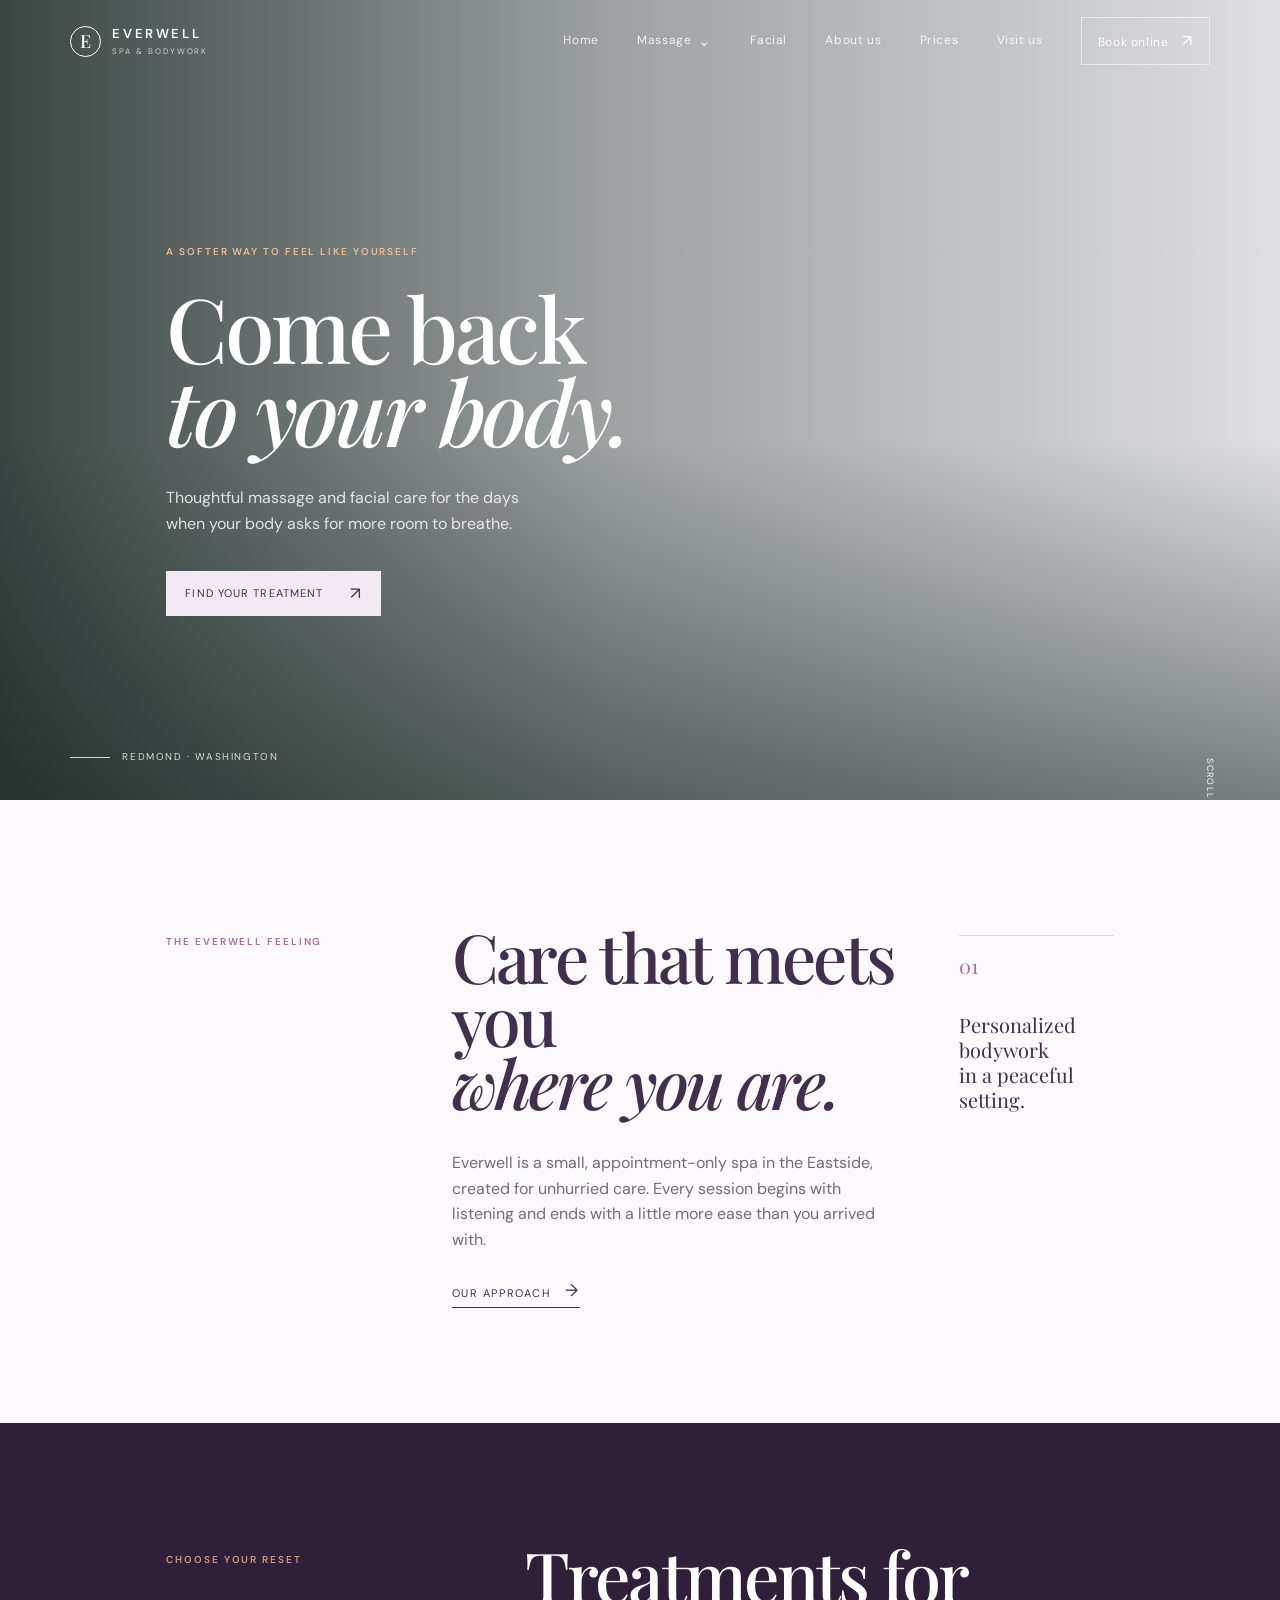
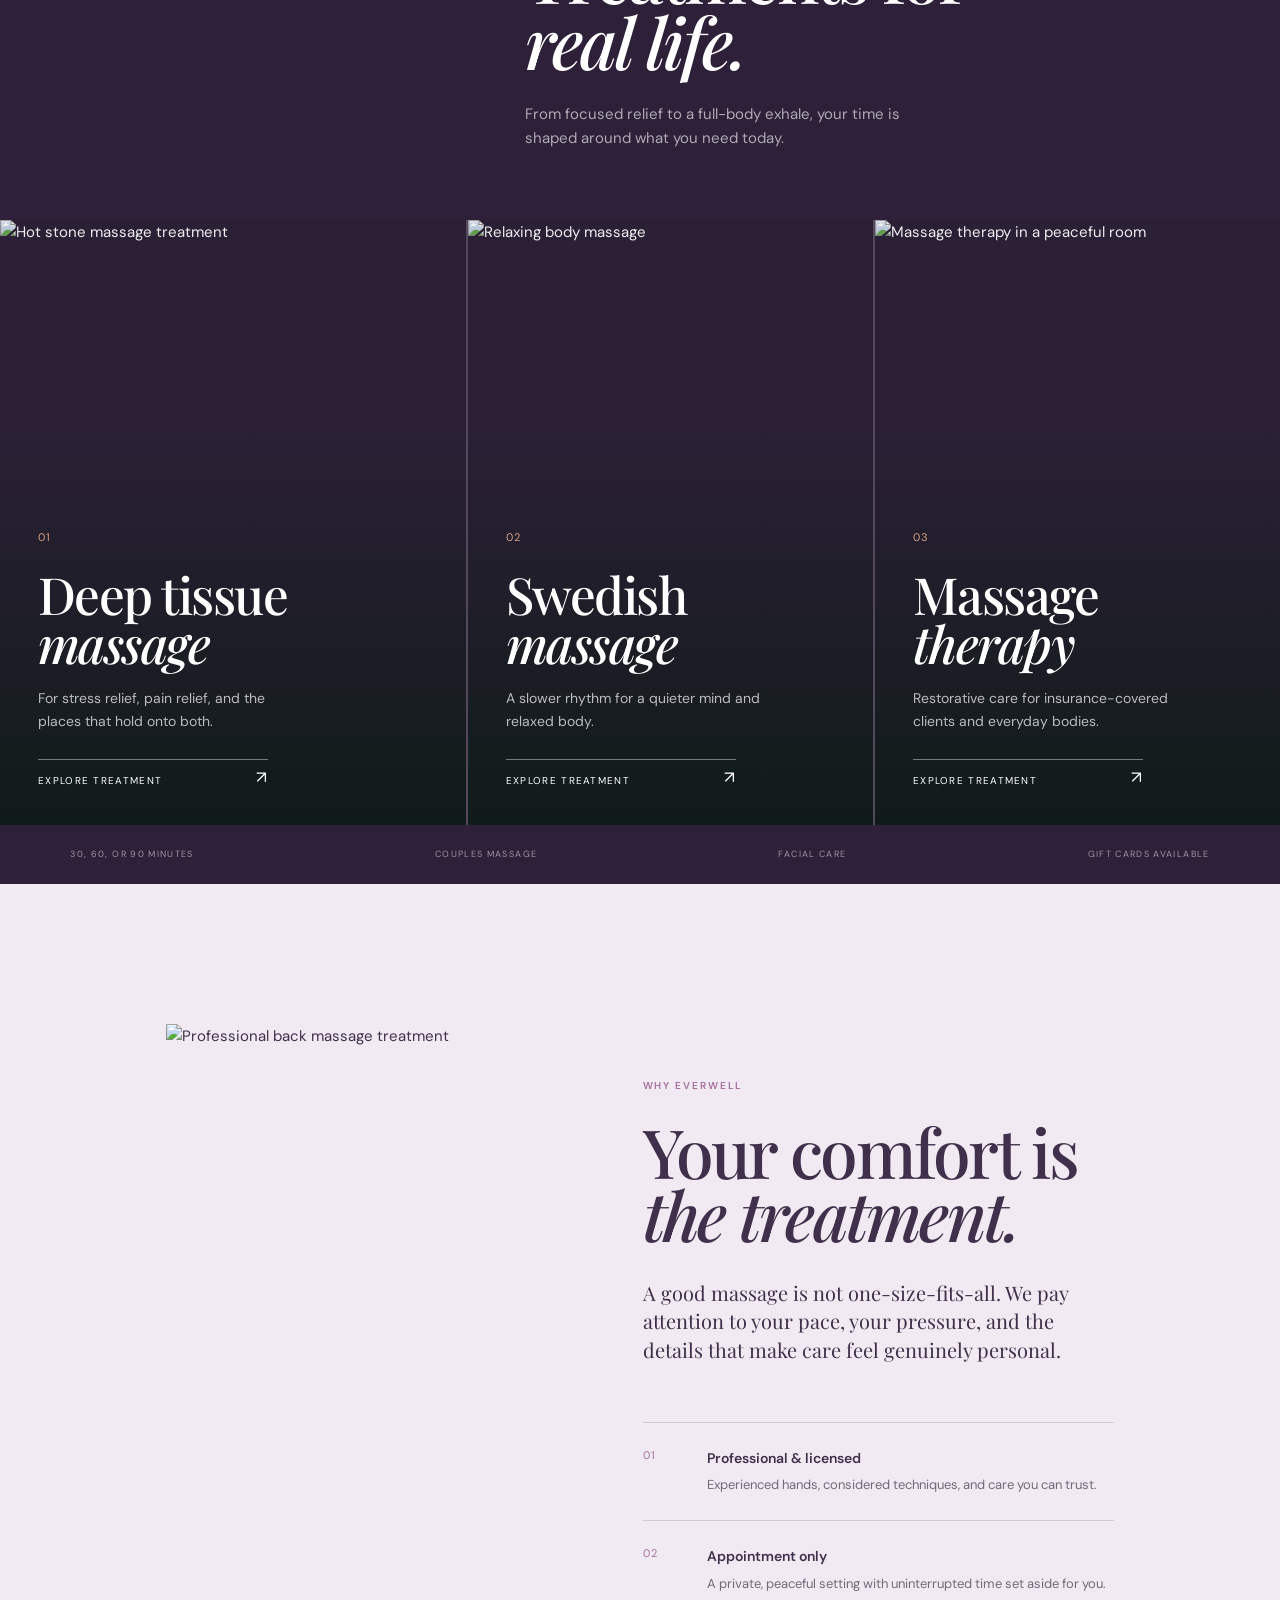
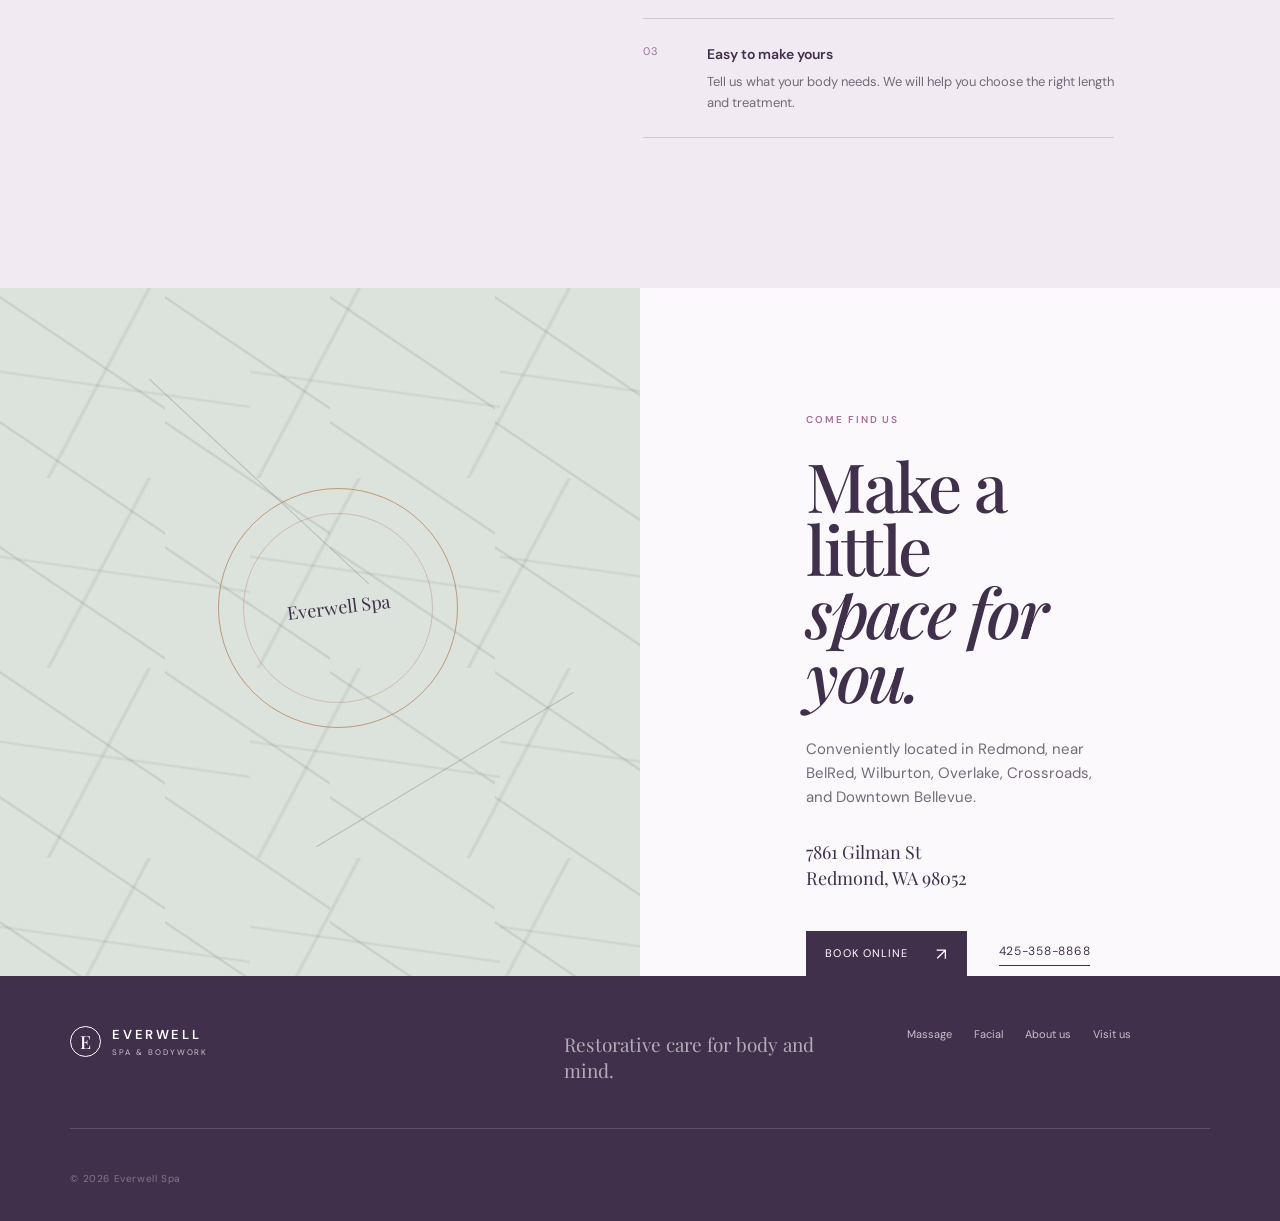
==== index.html @ 99bde838 "Build Everwell Spa website" ====
<!doctype html>
<html lang="en">
  <head>
    <meta charset="UTF-8" />
    <meta name="viewport" content="width=device-width, initial-scale=1.0" />
    <meta name="description" content="Everwell Spa offers restorative massage and facial treatments in Redmond, Washington." />
    <title>Everwell Spa | Restorative bodywork in Redmond</title>
    <link rel="preconnect" href="https://fonts.googleapis.com" />
    <link rel="preconnect" href="https://fonts.gstatic.com" crossorigin />
    <link href="https://fonts.googleapis.com/css2?family=DM+Sans:wght@400;500;600&family=Playfair+Display:wght@500;600&display=swap" rel="stylesheet" />
    <link rel="stylesheet" href="styles.css" />
  </head>
  <body>
    <!-- THESIS: Everwell makes restorative bodywork feel like a considered ritual, refusing the crowded spa-template hero. OWN-WORLD: deep ink, warm mineral white, copper, linen texture, editorial serif, and quiet botanical photography. STORY: guests understand the care, choose a treatment, and book without friction. FIRST VIEWPORT: a full-height photographic welcome with an anchored booking rail and immediate service proof. FORM: editorial split-screen landing page, position 2, code-led direction. FINISH: unreviewed and undocumented is unfinished; this build ends with the finish review, the verdict, DESIGN.md, and every shipping raster carrying its provenance -->
    <header class="site-header" id="top">
      <a class="brand" href="#top" aria-label="Everwell Spa home">
        <span class="brand-mark" aria-hidden="true">E</span>
        <span><strong>EVERWELL</strong><small>SPA & BODYWORK</small></span>
      </a>
      <button class="menu-toggle" type="button" aria-expanded="false" aria-controls="site-nav" aria-label="Open navigation">
        <span></span><span></span>
      </button>
      <nav class="site-nav" id="site-nav" aria-label="Primary navigation">
        <a href="index.html">Home</a>
        <div class="nav-dropdown"><a class="nav-parent" href="massage-bellevue.html" aria-haspopup="true" aria-expanded="false">Massage <span class="nav-chevron">⌄</span></a><div class="dropdown-menu"><a href="swedish-massage.html">Swedish Massage</a><a href="deep-tissue-massage.html">Deep Tissue Massage</a><a href="pain-relief-massage.html">Pain Relief Massage</a></div></div>
        <a href="facial.html">Facial</a>
        <a href="about-us.html">About us</a>
        <a href="prices.html">Prices</a>
        <a href="#visit">Visit us</a>
        <a class="nav-book" href="https://book.squareup.com/appointments/srhrxz4tf86o2h/location/LR74321QV6Y6M/services" target="_blank" rel="noreferrer">Book online <span aria-hidden="true">↗</span></a>
      </nav>
    </header>

    <main>
      <section class="hero" aria-labelledby="hero-title">
        <div class="hero-image" role="img" aria-label="A calm massage treatment room with warm natural light"></div>
        <div class="hero-shade"></div>
        <div class="hero-content reveal">
          <p class="eyebrow">A softer way to feel like yourself</p>
          <h1 id="hero-title">Come back<br /><em>to your body.</em></h1>
          <p class="hero-copy">Thoughtful massage and facial care for the days when your body asks for more room to breathe.</p>
          <a class="button button-light" href="https://book.squareup.com/appointments/srhrxz4tf86o2h/location/LR74321QV6Y6M/services" target="_blank" rel="noreferrer">Find your treatment <span aria-hidden="true">↗</span></a>
        </div>
        <div class="hero-note"><span class="line"></span><span>Redmond · Washington</span></div>
        <div class="scroll-cue" aria-hidden="true"><span>Scroll to explore</span><span class="scroll-line"></span></div>
      </section>

      <section class="intro section-pad" aria-labelledby="intro-title">
        <div class="section-label">The Everwell feeling</div>
        <div class="intro-copy reveal">
          <h2 id="intro-title">Care that meets you<br /><em>where you are.</em></h2>
          <p>Everwell is a small, appointment-only spa in the Eastside, created for unhurried care. Every session begins with listening and ends with a little more ease than you arrived with.</p>
          <a class="text-link" href="#why-everwell">Our approach <span aria-hidden="true">→</span></a>
        </div>
        <div class="intro-aside reveal">
          <span class="aside-number">01</span>
          <p>Personalized bodywork<br />in a peaceful setting.</p>
        </div>
      </section>

      <section class="treatments" id="treatments" aria-labelledby="treatments-title">
        <div class="treatments-head section-pad">
          <div class="section-label">Choose your reset</div>
          <div>
            <h2 id="treatments-title">Treatments for<br /><em>real life.</em></h2>
            <p class="section-intro">From focused relief to a full-body exhale, your time is shaped around what you need today.</p>
          </div>
        </div>
        <div class="treatment-grid">
          <article class="treatment-card treatment-featured reveal">
            <img src="https://static.wixstatic.com/media/11062b_132ee88e47e44f83a93686dcce38251a~mv2.jpg/v1/crop/x_687,y_0,w_3626,h_2813/fill/w_900,h_1100,al_c,q_80,usm_0.66_1.00_0.01,enc_avif,quality_auto/%E7%83%AD%E7%9F%B3%E6%8C%89%E6%91%A9%E8%AA%B2%E7%A8%8B.jpg" alt="Hot stone massage treatment" loading="lazy" />
            <div class="treatment-overlay"><span>01</span><h3>Deep tissue<br /><em>massage</em></h3><p>For stress relief, pain relief, and the places that hold onto both.</p><a href="https://book.squareup.com/appointments/srhrxz4tf86o2h/location/LR74321QV6Y6M/services" target="_blank" rel="noreferrer" aria-label="Book deep tissue massage">Explore treatment <span>↗</span></a></div>
          </article>
          <article class="treatment-card reveal">
            <img src="https://static.wixstatic.com/media/nsplsh_de50317c487f4b3882f683a9a1077283~mv2.jpg/v1/crop/x_365,y_0,w_4454,h_3456/fill/w_760,h_960,al_c,q_80,usm_0.66_1.00_0.01,enc_avif,quality_auto/Image%20by%20Vi%20Vi.jpg" alt="Relaxing body massage" loading="lazy" />
            <div class="treatment-overlay"><span>02</span><h3>Swedish<br /><em>massage</em></h3><p>A slower rhythm for a quieter mind and relaxed body.</p><a href="https://book.squareup.com/appointments/srhrxz4tf86o2h/location/LR74321QV6Y6M/services" target="_blank" rel="noreferrer" aria-label="Book Swedish massage">Explore treatment <span>↗</span></a></div>
          </article>
          <article class="treatment-card treatment-third reveal">
            <img src="https://static.wixstatic.com/media/nsplsh_926ae877fe1940059a32a6301a840288~mv2.jpg/v1/crop/x_0,y_1187,w_3277,h_2543/fill/w_760,h_960,al_c,q_80,usm_0.66_1.00_0.01,enc_avif,quality_auto/Image%20by%20Massage%20a%20Domicile.jpg" alt="Massage therapy in a peaceful room" loading="lazy" />
            <div class="treatment-overlay"><span>03</span><h3>Massage<br /><em>therapy</em></h3><p>Restorative care for insurance-covered clients and everyday bodies.</p><a href="https://book.squareup.com/appointments/srhrxz4tf86o2h/location/LR74321QV6Y6M/services" target="_blank" rel="noreferrer" aria-label="Book massage therapy">Explore treatment <span>↗</span></a></div>
          </article>
        </div>
        <div class="service-strip"><span>30, 60, or 90 minutes</span><span>Couples massage</span><span>Facial care</span><span>Gift cards available</span></div>
      </section>

      <section class="promise section-pad" id="why-everwell" aria-labelledby="promise-title">
        <div class="promise-image reveal"><img src="https://static.wixstatic.com/media/11062b_49be44cfc78248dbb6c3fcc3eafe468d~mv2.jpg/v1/fill/w_900,h_1040,al_c,q_80,usm_0.66_1.00_0.01,enc_avif,quality_auto/%E6%94%BE%E9%AC%86%E8%83%8C%E9%83%A8%E6%8C%89%E6%91%A9.jpg" alt="Professional back massage treatment" loading="lazy" /></div>
        <div class="promise-content reveal">
          <div class="section-label">Why Everwell</div>
          <h2 id="promise-title">Your comfort is<br /><em>the treatment.</em></h2>
          <p class="promise-lead">A good massage is not one-size-fits-all. We pay attention to your pace, your pressure, and the details that make care feel genuinely personal.</p>
          <div class="promise-list">
            <div><span>01</span><div><h3>Professional & licensed</h3><p>Experienced hands, considered techniques, and care you can trust.</p></div></div>
            <div><span>02</span><div><h3>Appointment only</h3><p>A private, peaceful setting with uninterrupted time set aside for you.</p></div></div>
            <div><span>03</span><div><h3>Easy to make yours</h3><p>Tell us what your body needs. We will help you choose the right length and treatment.</p></div></div>
          </div>
        </div>
      </section>

      <section class="visit" id="visit" aria-labelledby="visit-title">
        <div class="visit-map" aria-hidden="true"><span class="map-cross cross-one"></span><span class="map-cross cross-two"></span><span class="map-ring"></span><span class="map-label">Everwell Spa</span></div>
        <div class="visit-content section-pad reveal">
          <div class="section-label">Come find us</div>
          <h2 id="visit-title">Make a little<br /><em>space for you.</em></h2>
          <p>Conveniently located in Redmond, near BelRed, Wilburton, Overlake, Crossroads, and Downtown Bellevue.</p>
          <address>7861 Gilman St<br />Redmond, WA 98052</address>
          <div class="visit-actions"><a class="button button-dark" href="https://book.squareup.com/appointments/srhrxz4tf86o2h/location/LR74321QV6Y6M/services" target="_blank" rel="noreferrer">Book online <span>↗</span></a><a class="phone-link" href="tel:4253588868">425-358-8868</a></div>
        </div>
      </section>
    </main>

    <footer class="site-footer">
      <a class="brand footer-brand" href="#top"><span class="brand-mark" aria-hidden="true">E</span><span><strong>EVERWELL</strong><small>SPA & BODYWORK</small></span></a>
      <p>Restorative care for body and mind.</p>
      <div class="footer-right"><a href="massage-bellevue.html">Massage</a><a href="facial.html">Facial</a><a href="about-us.html">About us</a><a href="#visit">Visit us</a></div>
      <small class="copyright">© 2026 Everwell Spa</small>
    </footer>
    <script src="script.js"></script>
  </body>
</html>
---- styles.css ----
@import url('https://fonts.googleapis.com/css2?family=DM+Sans:wght@400;500;600&family=Playfair+Display:ital,wght@0,500;0,600;1,500;1,600&display=swap');

:root { --ink: #40304b; --deep: #2d2038; --cream: #f1eaf3; --paper: #fcf9fd; --copper: #a56f9d; --muted: #756979; --line: rgba(64,48,75,.18); --serif: 'Playfair Display', Georgia, serif; --sans: 'DM Sans', Helvetica, sans-serif; }
* { box-sizing: border-box; }
html { scroll-behavior: smooth; }
body { margin: 0; background: var(--paper); color: var(--ink); font-family: var(--sans); font-size: 15px; line-height: 1.6; }
::selection { background: var(--copper); color: white; }
a { color: inherit; text-decoration: none; }
.site-header { height: 82px; padding: 0 5.5vw; display: flex; align-items: center; justify-content: space-between; position: absolute; top: 0; z-index: 5; width: 100%; color: white; }
.brand { display: inline-flex; align-items: center; gap: 11px; letter-spacing: .08em; line-height: 1; }
.brand-mark { border: 1px solid currentColor; width: 31px; height: 31px; border-radius: 50%; display: grid; place-items: center; font: 500 18px var(--serif); letter-spacing: 0; }
.brand strong, .brand small { display: block; }.brand strong { font-size: 13px; font-weight: 600; letter-spacing: .2em; }.brand small { font-size: 8px; letter-spacing: .24em; margin-top: 7px; opacity: .72; }
.site-nav { display: flex; gap: clamp(22px, 3vw, 48px); align-items: center; font-size: 12px; letter-spacing: .05em; }.site-nav > a:not(.nav-book), .nav-parent { opacity: .85; transition: opacity .25s; }.site-nav > a:not(.nav-book):hover, .nav-parent:hover { opacity: 1; }.nav-book { border: 1px solid rgba(255,255,255,.55); padding: 10px 16px; transition: background .25s, color .25s; }.nav-book:hover { color: var(--ink); background: white; }.nav-book span { padding-left: 10px; font-size: 16px; }.menu-toggle { display: none; background: none; border: 0; color: white; }
.nav-dropdown { position: relative; height: 42px; display: flex; align-items: center; }.nav-parent { display: inline-flex; align-items: center; gap: 7px; }.nav-chevron { font-size: 15px; line-height: 1; transition: transform .2s; }.nav-dropdown:hover .nav-chevron, .nav-dropdown:focus-within .nav-chevron, .nav-dropdown.open .nav-chevron { transform: rotate(180deg); }.dropdown-menu { position: absolute; top: 39px; left: -18px; min-width: 220px; padding: 10px 0; background: var(--paper); color: var(--ink); box-shadow: 0 18px 35px rgba(45,32,56,.2); opacity: 0; visibility: hidden; transform: translateY(8px); transition: opacity .2s, transform .2s, visibility .2s; }.nav-dropdown:hover .dropdown-menu, .nav-dropdown:focus-within .dropdown-menu, .nav-dropdown.open .dropdown-menu { opacity: 1; visibility: visible; transform: translateY(0); }.dropdown-menu a { display: block; padding: 10px 18px; font-size: 11px; letter-spacing: .04em; white-space: nowrap; }.dropdown-menu a:hover, .dropdown-menu a:focus { background: var(--cream); color: var(--copper); outline: none; }
.hero { min-height: min(790px, 100vh); height: 800px; position: relative; display: flex; align-items: center; overflow: hidden; color: white; }.hero-image { position: absolute; inset: 0; background: url('https://static.wixstatic.com/media/11062b_701ecff590564465a24fc9c5f63f848a~mv2.jpeg/v1/fill/w_1800,h_1200,al_c,q_85,usm_0.66_1.00_0.01,enc_avif,quality_auto/%E7%A9%B4%E4%BD%8D%E6%8C%89%E6%91%A9.jpg') center/cover; transform: scale(1.01); }.hero-shade { position: absolute; inset: 0; background: linear-gradient(90deg, rgba(16,31,26,.82) 0%, rgba(16,31,26,.4) 48%, rgba(16,31,26,.12) 100%), linear-gradient(0deg, rgba(16,31,26,.5), transparent 45%); }.hero-content { position: relative; z-index: 1; margin-left: 13vw; max-width: 600px; padding-top: 50px; }.eyebrow, .section-label { text-transform: uppercase; letter-spacing: .19em; font-size: 10px; font-weight: 600; }.eyebrow { color: #e8bd9b; margin-bottom: 25px; }.hero h1, h2 { font: 500 clamp(3.6rem, 7vw, 7rem)/.93 var(--serif); letter-spacing: -.04em; margin: 0; }.hero h1 em, h2 em, h3 em { font-style: italic; font-weight: 500; }.hero-copy { max-width: 380px; margin: 34px 0 34px; font-size: 16px; color: rgba(255,255,255,.82); }.button { display: inline-flex; align-items: center; gap: 27px; padding: 14px 19px; font-size: 11px; letter-spacing: .1em; text-transform: uppercase; transition: transform .25s, background .25s; }.button:hover { transform: translateY(-3px); }.button span { font-size: 17px; line-height: 0; }.button-light { background: var(--cream); color: var(--ink); }.hero-note { position: absolute; left: 5.5vw; bottom: 35px; display: flex; align-items: center; gap: 12px; font-size: 10px; letter-spacing: .16em; text-transform: uppercase; opacity: .8; }.line { display: block; height: 1px; width: 40px; background: currentColor; }.scroll-cue { position: absolute; right: 5.5vw; bottom: 35px; display: flex; gap: 15px; align-items: center; font-size: 9px; letter-spacing: .15em; text-transform: uppercase; transform: rotate(90deg) translateX(100%); transform-origin: right center; }.scroll-line { width: 55px; height: 1px; background: white; }
.section-pad { padding-left: 13vw; padding-right: 13vw; }.intro { min-height: 520px; display: grid; grid-template-columns: 1fr 2fr .7fr; gap: 5vw; padding-top: 125px; padding-bottom: 115px; background: var(--paper); }.section-label { color: var(--copper); padding-top: 9px; }.intro-copy h2, .promise h2, .visit h2 { font-size: clamp(3rem, 5.3vw, 5.3rem); }.intro-copy p { max-width: 450px; margin: 36px 0 27px; color: var(--muted); font-size: 16px; }.text-link { display: inline-flex; gap: 14px; color: var(--ink); border-bottom: 1px solid var(--ink); padding-bottom: 5px; font-size: 11px; text-transform: uppercase; letter-spacing: .14em; }.text-link span { font-size: 17px; line-height: 10px; }.intro-aside { border-top: 1px solid var(--line); padding-top: 16px; margin-top: 10px; }.aside-number { font: 20px var(--serif); color: var(--copper); }.intro-aside p { margin-top: 31px; font-family: var(--serif); font-size: 20px; line-height: 1.25; }
.treatments { background: var(--deep); color: white; padding-top: 120px; }.treatments-head { display: grid; grid-template-columns: 1fr 2fr; gap: 5vw; padding-bottom: 70px; }.treatments-head .section-label { color: #d29a75; }.treatments h2 { font-size: clamp(3rem, 5.5vw, 5.2rem); }.section-intro { max-width: 390px; color: rgba(255,255,255,.62); margin: 28px 0 0; }.treatment-grid { display: grid; grid-template-columns: 1.15fr 1fr 1fr; gap: 2px; background: rgba(255,255,255,.18); }.treatment-card { min-height: 605px; position: relative; overflow: hidden; background: var(--deep); }.treatment-card img { position: absolute; inset: 0; width: 100%; height: 100%; object-fit: cover; filter: saturate(.76); transition: transform .8s cubic-bezier(.2,.7,.2,1), filter .5s; }.treatment-card:hover img { transform: scale(1.05); filter: saturate(1); }.treatment-card:after { content: ''; position: absolute; inset: 0; background: linear-gradient(0deg, rgba(13,27,22,.92), rgba(13,27,22,.08) 65%); }.treatment-overlay { position: absolute; z-index: 1; bottom: 0; padding: 36px 38px; }.treatment-overlay > span { color: #d6a27e; font-size: 11px; letter-spacing: .13em; }.treatment-overlay h3 { font: 500 clamp(2.3rem, 4vw, 4rem)/.95 var(--serif); letter-spacing: -.03em; margin: 22px 0 20px; }.treatment-overlay p { color: rgba(255,255,255,.7); max-width: 270px; margin: 0 0 27px; font-size: 14px; }.treatment-overlay a { border-top: 1px solid rgba(255,255,255,.42); display: flex; justify-content: space-between; padding-top: 13px; max-width: 230px; font-size: 10px; letter-spacing: .13em; text-transform: uppercase; }.treatment-overlay a span { font-size: 17px; line-height: 9px; }.service-strip { display: flex; justify-content: space-between; gap: 18px; color: rgba(255,255,255,.53); text-transform: uppercase; letter-spacing: .15em; font-size: 9px; padding: 22px 5.5vw; }
.promise { display: grid; grid-template-columns: .85fr 1.15fr; gap: 10vw; padding-top: 140px; padding-bottom: 150px; background: var(--cream); }.promise-image { height: 670px; overflow: hidden; }.promise-image img { width: 100%; height: 100%; object-fit: cover; }.promise-content { padding-top: 45px; }.promise h2 { margin-top: 26px; }.promise-lead { font: 20px/1.42 var(--serif); max-width: 475px; margin: 33px 0 58px; }.promise-list { border-top: 1px solid var(--line); }.promise-list > div { display: grid; grid-template-columns: 50px 1fr; gap: 14px; padding: 24px 0; border-bottom: 1px solid var(--line); }.promise-list > div > span { color: var(--copper); font-size: 11px; letter-spacing: .12em; }.promise-list h3 { margin: 0; font-size: 14px; font-weight: 600; }.promise-list p { color: var(--muted); margin: 6px 0 0; font-size: 13px; max-width: 430px; }
.visit { min-height: 650px; display: grid; grid-template-columns: 1fr 1fr; background: var(--paper); }.visit-map { position: relative; overflow: hidden; background-color: #dce2dc; background-image: linear-gradient(34deg, transparent 48%, rgba(29,45,39,.12) 49%, transparent 50%), linear-gradient(118deg, transparent 47%, rgba(29,45,39,.09) 48%, transparent 49%), linear-gradient(8deg, transparent 45%, rgba(29,45,39,.08) 46%, transparent 47%); background-size: 165px 125px, 210px 190px, 250px 185px; }.map-cross { position: absolute; height: 1px; width: 300px; background: rgba(29,45,39,.2); transform: rotate(43deg); }.cross-one { left: 17%; top: 28%; }.cross-two { right: 7%; bottom: 30%; transform: rotate(-31deg); }.map-ring { position: absolute; width: 240px; height: 240px; border: 1px solid rgba(184,120,77,.7); border-radius: 50%; top: 29%; left: 34%; }.map-ring:after { content: ''; position: absolute; inset: 24px; border: 1px solid rgba(184,120,77,.35); border-radius: 50%; }.map-label { position: absolute; left: calc(34% + 69px); top: calc(29% + 107px); color: var(--ink); font: 18px var(--serif); transform: rotate(-7deg); }.visit-content { padding-top: 115px; }.visit h2 { margin-top: 26px; }.visit-content > p { color: var(--muted); max-width: 390px; margin: 30px 0; }.visit address { font: 18px/1.45 var(--serif); font-style: normal; }.visit-actions { display: flex; align-items: center; gap: 32px; margin-top: 40px; }.button-dark { background: var(--ink); color: white; }.phone-link { border-bottom: 1px solid var(--ink); padding-bottom: 4px; font-size: 12px; letter-spacing: .06em; }
.site-footer { background: var(--ink); color: white; padding: 50px 5.5vw 34px; display: grid; grid-template-columns: 1.5fr 1fr 1fr; gap: 40px; align-items: start; }.footer-brand { align-self: start; }.site-footer p { color: rgba(255,255,255,.6); margin: 5px 0; font: 19px var(--serif); }.footer-right { display: flex; gap: 22px; font-size: 11px; color: rgba(255,255,255,.7); }.copyright { grid-column: 1 / -1; color: rgba(255,255,255,.35); font-size: 10px; letter-spacing: .06em; padding-top: 42px; border-top: 1px solid rgba(255,255,255,.16); }
.reveal { opacity: 0; transform: translateY(24px); transition: opacity .75s ease-out, transform .75s ease-out; }.reveal.visible { opacity: 1; transform: none; }
@media (max-width: 800px) { .site-header { height: 72px; padding: 0 6vw; }.menu-toggle { display: flex; flex-direction: column; gap: 6px; padding: 10px 0 10px 10px; cursor: pointer; }.menu-toggle span { display: block; width: 24px; height: 1px; background: currentColor; transition: transform .25s; }.site-nav { position: absolute; top: 72px; right: 6vw; left: 6vw; padding: 25px; display: none; flex-direction: column; align-items: stretch; gap: 20px; background: var(--paper); color: var(--ink); box-shadow: 0 12px 30px rgba(0,0,0,.12); }.site-nav.open { display: flex; }.nav-dropdown { height: auto; display: block; }.nav-parent { justify-content: space-between; width: 100%; opacity: 1; }.dropdown-menu { position: static; display: none; opacity: 1; visibility: visible; transform: none; box-shadow: none; background: var(--cream); margin-top: 12px; }.nav-dropdown.open .dropdown-menu { display: block; }.dropdown-menu a { padding: 12px 16px; }.nav-book { text-align: center; border-color: var(--ink); }.hero { min-height: 700px; height: 88vh; }.hero-content { margin-left: 8vw; margin-right: 8vw; }.hero h1 { font-size: clamp(3.4rem, 14vw, 5.5rem); }.hero-copy { font-size: 14px; max-width: 300px; }.hero-note { left: 8vw; bottom: 28px; }.scroll-cue { display: none; }.section-pad { padding-left: 8vw; padding-right: 8vw; }.intro { display: block; padding-top: 85px; padding-bottom: 85px; }.intro-copy { margin-top: 45px; }.intro-copy p { margin-top: 28px; font-size: 15px; }.intro-aside { margin-top: 60px; max-width: 230px; }.treatments { padding-top: 85px; }.treatments-head { display: block; padding-bottom: 46px; }.treatments-head > div:last-child { margin-top: 42px; }.treatment-grid { display: block; }.treatment-card { min-height: 540px; margin-bottom: 2px; }.treatment-overlay { padding: 28px 8vw; }.treatment-overlay h3 { font-size: 3rem; }.service-strip { flex-wrap: wrap; padding: 22px 8vw; line-height: 1.4; }.promise { display: block; padding-top: 85px; padding-bottom: 90px; }.promise-image { height: 460px; margin-bottom: 65px; }.promise-content { padding-top: 0; }.promise-lead { font-size: 18px; margin-bottom: 42px; }.visit { display: flex; flex-direction: column-reverse; }.visit-map { min-height: 380px; }.visit-content { padding-top: 82px; padding-bottom: 85px; }.visit-actions { flex-wrap: wrap; margin-top: 32px; gap: 23px; }.site-footer { display: block; padding: 43px 8vw 30px; }.site-footer p { margin: 30px 0; }.footer-right { flex-wrap: wrap; }.copyright { display: block; margin-top: 43px; }.brand strong { font-size: 12px; } }
@media (prefers-reduced-motion: reduce) { html { scroll-behavior: auto; }.reveal { opacity: 1; transform: none; transition: none; }.treatment-card img, .button { transition: none; } }

/* Shared inner-page layouts */
.inner-page { background: var(--paper); }.inner-header { position: absolute; }.page-hero { min-height: 620px; height: 72vh; position: relative; display: flex; align-items: end; overflow: hidden; color: white; }.page-hero-image { position: absolute; inset: 0; background-position: center; background-size: cover; }.massage-hero .page-hero-image { background-image: url('https://static.wixstatic.com/media/cd5d0b_b638ef2383b34567a41d01e601de0f5a~mv2.jpg/v1/fill/w_1600,h_1000,al_c,q_85,enc_avif,quality_auto/cd5d0b_b638ef2383b34567a41d01e601de0f5a~mv2.jpg'); }.facial-hero .page-hero-image { background-image: url('https://static.wixstatic.com/media/11062b_ef638a1bfa2f4cfe912e440c74a0d75c~mv2.jpg/v1/fill/w_1600,h_1000,al_c,q_85,enc_avif,quality_auto/11062b_ef638a1bfa2f4cfe912e440c74a0d75c~mv2.jpg'); }.about-hero .page-hero-image { background-image: url('https://static.wixstatic.com/media/11062b_4c246fea03464ad49f456f1b60b57f42~mv2.jpg/v1/fill/w_1600,h_1000,al_c,q_85,enc_avif,quality_auto/11062b_4c246fea03464ad49f456f1b60b57f42~mv2.jpg'); }.page-hero-overlay { position: absolute; inset: 0; background: linear-gradient(90deg, rgba(45,32,56,.86), rgba(45,32,56,.18) 75%), linear-gradient(0deg, rgba(45,32,56,.7), transparent 55%); }.page-hero-content { position: relative; z-index: 1; margin: 0 13vw 90px; max-width: 700px; }.page-hero h1 { font: 500 clamp(3.5rem, 6.5vw, 6.8rem)/.94 var(--serif); letter-spacing: -.04em; margin: 18px 0 28px; }.page-hero-content > p:last-of-type { max-width: 450px; color: rgba(255,255,255,.78); font-size: 16px; margin-bottom: 30px; }
.benefit-section { padding-top: 120px; padding-bottom: 130px; background: var(--cream); }.benefit-grid { margin-left: 25%; margin-top: 52px; display: grid; grid-template-columns: 1fr 1fr; gap: 0 7vw; }.benefit-grid article { border-top: 1px solid var(--line); padding: 22px 0 42px; }.benefit-grid article > span { color: var(--copper); font-size: 11px; letter-spacing: .12em; }.benefit-grid h2 { font-size: clamp(2.1rem, 3.2vw, 3.4rem); margin: 25px 0 22px; }.benefit-grid p { max-width: 330px; color: var(--muted); font-size: 14px; margin: 0; }
.service-menu { background: var(--deep); color: white; display: grid; grid-template-columns: 1fr 1fr; gap: 8vw; padding-top: 125px; padding-bottom: 130px; }.service-menu .section-label { color: #d6a0c9; }.service-menu h2 { margin-top: 35px; font-size: clamp(3.5rem, 5.6vw, 5.5rem); }.service-links { padding-top: 15px; }.service-links a { display: flex; align-items: center; justify-content: space-between; border-bottom: 1px solid rgba(255,255,255,.27); padding: 24px 0; font: 22px var(--serif); transition: color .25s, padding .25s; }.service-links a:hover { color: #dbadd1; padding-left: 10px; }.service-links b { font: 18px var(--sans); color: #d6a0c9; }
.price-section { padding-top: 120px; padding-bottom: 125px; }.price-list { margin: 45px 0 0 25%; border-top: 1px solid var(--line); }.price-row { display: flex; justify-content: space-between; align-items: center; gap: 30px; border-bottom: 1px solid var(--line); padding: 23px 0; }.price-row h3 { font-size: 16px; margin: 0; }.price-row p { color: var(--muted); font-size: 12px; margin: 4px 0 0; }.price-row strong { font: 19px var(--serif); white-space: nowrap; }.price-row strong small { font: 12px var(--sans); color: var(--muted); }
.cta-band { display: flex; align-items: end; justify-content: space-between; gap: 30px; padding: 95px 13vw; background: var(--deep); color: white; }.cta-band .section-label { color: #d6a0c9; }.cta-band h2 { margin-top: 28px; font-size: clamp(3.3rem, 5.2vw, 5rem); }
.facial-intro { display: grid; grid-template-columns: 1fr 2fr; gap: 5vw; padding-top: 125px; padding-bottom: 110px; background: var(--cream); }.facial-intro-copy h2, .skin-needs h2, .about-story h2, .welcome-section h2 { font-size: clamp(3.1rem, 5.5vw, 5.5rem); }.facial-intro-copy p { max-width: 520px; color: var(--muted); font-size: 16px; margin: 33px 0 0; }.facial-grid { display: grid; grid-template-columns: 1fr 1fr; gap: 2px; padding-left: 8vw; padding-right: 8vw; background: var(--paper); }.facial-grid article { padding-bottom: 52px; }.facial-grid article img { display: block; width: 100%; height: 480px; object-fit: cover; margin-bottom: 26px; }.facial-grid article:nth-child(2n) { padding-top: 110px; }.facial-grid h3 { font: 500 32px var(--serif); margin: 0 0 8px; }.facial-grid h3 em { font-style: italic; }.facial-grid p { max-width: 310px; color: var(--muted); font-size: 14px; margin: 0; }.skin-needs { display: grid; grid-template-columns: 1fr 2fr; gap: 5vw; padding-top: 120px; padding-bottom: 130px; background: var(--cream); }.skin-needs-content ul { columns: 2; padding: 0; margin: 0 0 35px; list-style: none; border-top: 1px solid var(--line); }.skin-needs-content li { border-bottom: 1px solid var(--line); padding: 14px 0; font-size: 14px; break-inside: avoid; }.skin-needs-content li:before { content: '•'; color: var(--copper); margin-right: 10px; }.skin-needs-content > p { color: var(--muted); max-width: 500px; font-size: 14px; }
.about-story { display: grid; grid-template-columns: 1fr 2fr; gap: 5vw; padding-top: 130px; padding-bottom: 140px; background: var(--cream); }.about-copy { display: grid; grid-template-columns: 1fr 1fr; gap: 6vw; }.about-copy h2 { margin: 0; }.about-copy p { color: var(--muted); font-size: 15px; margin: 0 0 22px; }.about-values { display: grid; grid-template-columns: 1fr 1fr; background: var(--deep); color: white; }.about-value-image { min-height: 650px; }.about-value-image img { width: 100%; height: 100%; object-fit: cover; }.about-value-content { padding-top: 120px; padding-bottom: 120px; }.about-value-content .section-label { color: #d6a0c9; }.about-value-content h2 { font-size: clamp(2.9rem, 4.8vw, 4.8rem); margin-top: 32px; }.value-lines { margin-top: 65px; border-top: 1px solid rgba(255,255,255,.25); }.value-lines p { border-bottom: 1px solid rgba(255,255,255,.25); padding: 20px 0; color: rgba(255,255,255,.7); font-size: 14px; }.value-lines b { color: #d6a0c9; margin-right: 20px; font-weight: 400; }.welcome-section { padding-top: 125px; padding-bottom: 135px; }.welcome-section h2 { margin-top: 30px; }.welcome-section > p { max-width: 490px; color: var(--muted); font-size: 16px; margin: 35px 0 32px; }
.detail-hero { min-height: 580px; height: 68vh; position: relative; display: flex; align-items: end; overflow: hidden; color: white; background-position: center; background-size: cover; }.swedish-detail { background-image: url('https://static.wixstatic.com/media/cd5d0b_62c6dcdee788470e8741163ac56c5c6e~mv2.jpg/v1/fill/w_1600,h_700,al_c,q_80,enc_avif,quality_auto/1751484974657.jpg'); }.deep-detail { background-image: url('https://static.wixstatic.com/media/cd5d0b_0706d866e4174e6b9c46711a4c97f51b~mv2.jpg/v1/fill/w_1600,h_700,al_c,q_80,enc_avif,quality_auto/deep-tissue-massage-shoreline.jpg'); }.pain-detail { background-image: url('https://static.wixstatic.com/media/cd5d0b_f00ed6d5220c4dc69475ea10645d7dd3~mv2.jpg/v1/fill/w_1600,h_700,al_c,q_80,enc_avif,quality_auto/1752543913063.jpg'); }.detail-benefits { padding-top: 120px; padding-bottom: 125px; background: var(--cream); }
.price-hero .page-hero-image { background-image: url('https://static.wixstatic.com/media/11062b_ef638a1bfa2f4cfe912e440c74a0d75c~mv2.jpg/v1/fill/w_1800,h_1100,al_c,q_85,enc_avif,quality_auto/11062b_ef638a1bfa2f4cfe912e440c74a0d75c~mv2.jpg'); }.price-intro { display: grid; grid-template-columns: 1fr 1fr; gap: 8vw; margin: 45px 0 65px 25%; align-items: end; }.price-intro h2 { font-size: clamp(3rem, 5vw, 5rem); }.price-intro p { max-width: 420px; color: var(--muted); font-size: 15px; margin: 0; }.standalone-prices .price-list { margin-top: 0; }.price-notes { display: grid; grid-template-columns: 1fr 2fr; gap: 5vw; padding-top: 110px; padding-bottom: 125px; background: var(--cream); }.price-notes h2 { margin-top: 27px; font-size: clamp(3rem, 5vw, 5rem); }.price-note-grid { display: grid; grid-template-columns: repeat(3, 1fr); gap: 2vw; border-top: 1px solid var(--line); }.price-note-grid article { border-bottom: 1px solid var(--line); padding: 22px 0 28px; }.price-note-grid h3 { font-size: 15px; margin: 0 0 12px; }.price-note-grid p { color: var(--muted); font-size: 13px; margin: 0; }
.price-hero .page-hero-image { background-image: url('https://static.wixstatic.com/media/11062b_132ee88e47e44f83a93686dcce38251a~mv2.jpg/v1/fill/w_1800,h_1100,al_c,q_85,enc_avif,quality_auto/%E7%83%AD%E7%9F%B3%E6%8C%89%E6%91%A9%E8%AA%B2%E7%A8%8B.jpg'); }.price-notes > div:first-child img { display: block; width: 100%; max-width: 280px; aspect-ratio: 3 / 2; object-fit: cover; margin-top: 48px; }.price-note-grid article { min-height: 125px; }
@media (max-width: 800px) { .page-hero { min-height: 680px; height: 88vh; }.page-hero-content { margin: 0 8vw 70px; }.page-hero h1 { font-size: clamp(3.4rem, 13vw, 5.2rem); }.benefit-section, .service-menu, .price-section, .facial-intro, .skin-needs, .about-story, .welcome-section, .price-notes { padding-top: 85px; padding-bottom: 85px; }.benefit-grid, .price-list { margin-left: 0; }.benefit-grid { display: block; margin-top: 45px; }.benefit-grid article { padding-bottom: 35px; }.service-menu { display: block; }.service-menu h2 { margin: 32px 0 35px; }.service-links a { font-size: 19px; }.price-intro { display: block; margin: 43px 0 45px; }.price-intro p { margin-top: 28px; }.price-row { align-items: start; padding: 19px 0; }.price-row strong { font-size: 16px; }.price-row strong small { display: block; margin-top: 2px; }.price-notes { display: block; }.price-notes h2 { margin-bottom: 43px; }.price-note-grid { display: block; }.price-note-grid article { padding: 19px 0 24px; }.cta-band { display: block; padding: 75px 8vw; }.cta-band .button { margin-top: 30px; }.facial-intro, .skin-needs, .about-story { display: block; }.facial-intro-copy, .skin-needs-content, .about-copy { margin-top: 43px; }.facial-grid { display: block; padding: 0 8vw; }.facial-grid article, .facial-grid article:nth-child(2n) { padding-top: 0; padding-bottom: 50px; }.facial-grid article img { height: 430px; }.skin-needs-content ul { columns: 1; }.about-copy { display: block; }.about-copy h2 { margin-bottom: 35px; }.about-values { display: block; }.about-value-image { min-height: 400px; }.about-value-content { padding-top: 85px; padding-bottom: 85px; }.value-lines { margin-top: 45px; } }
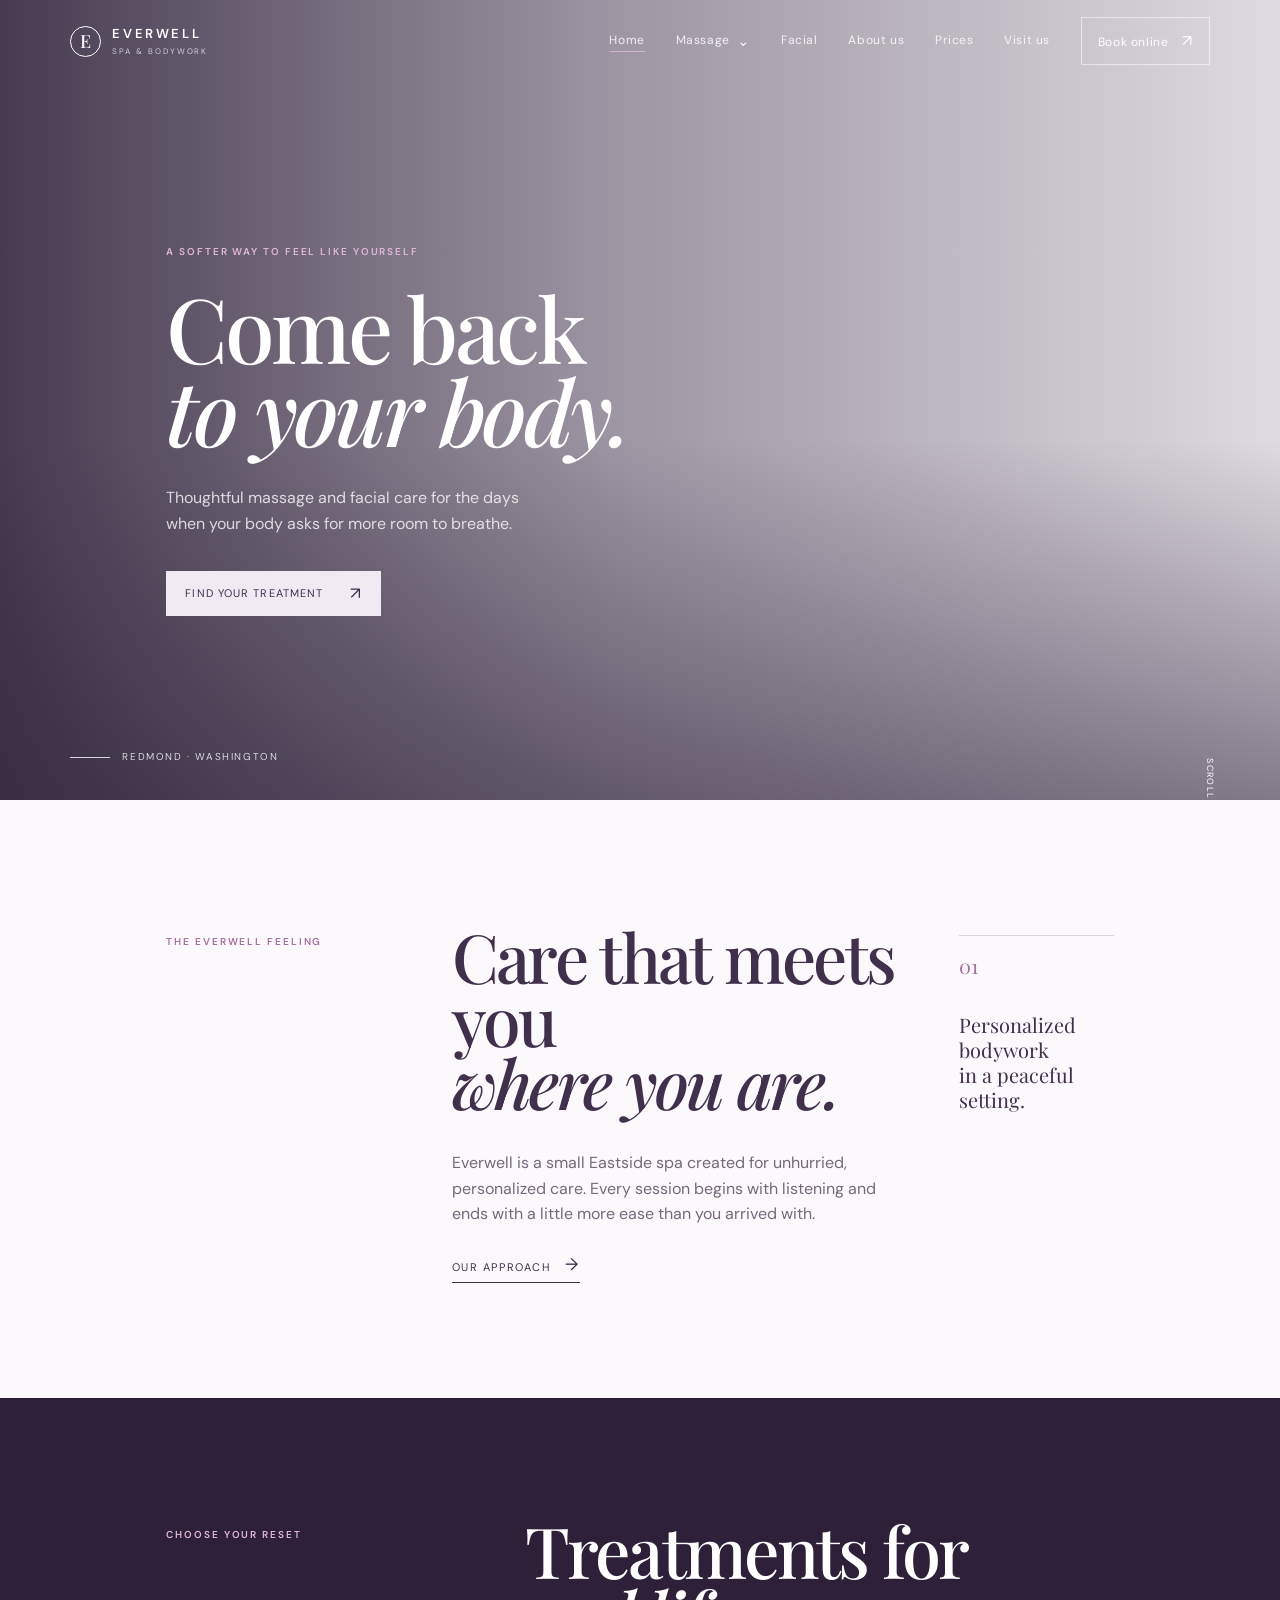
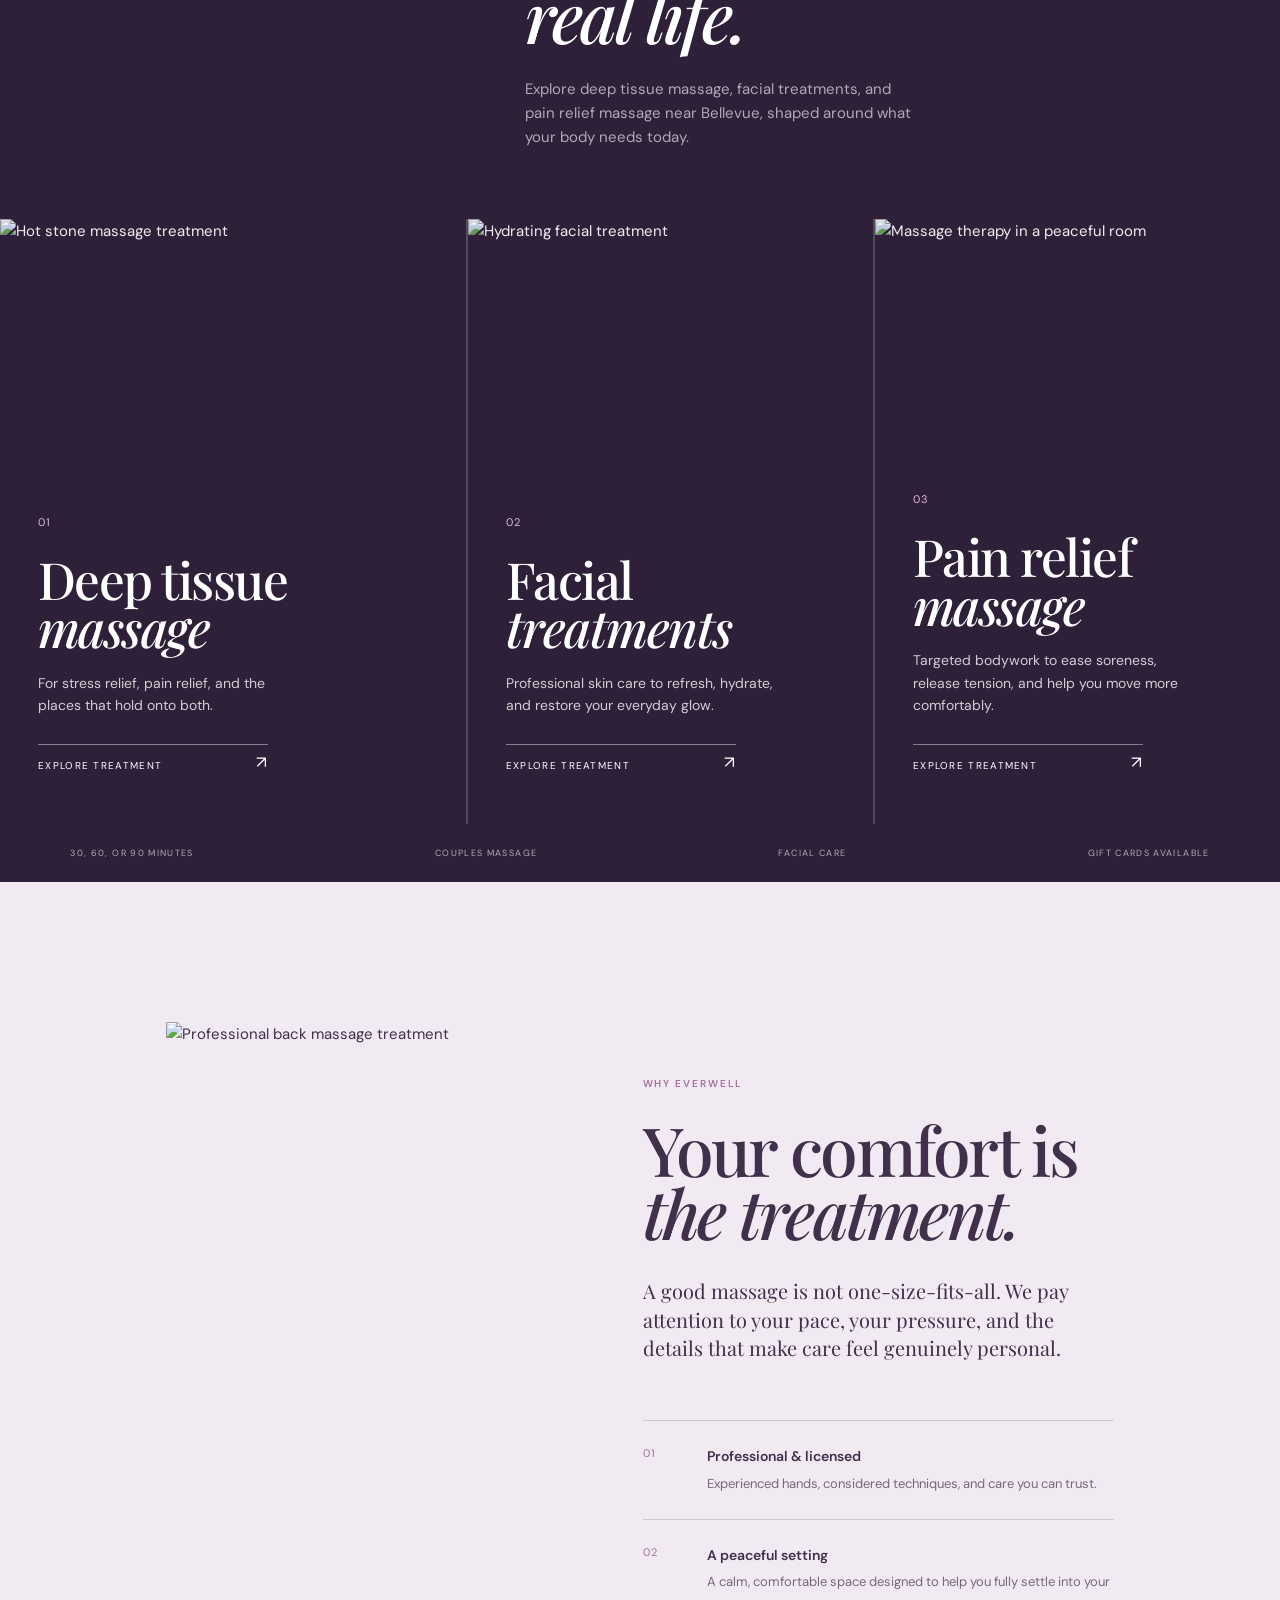
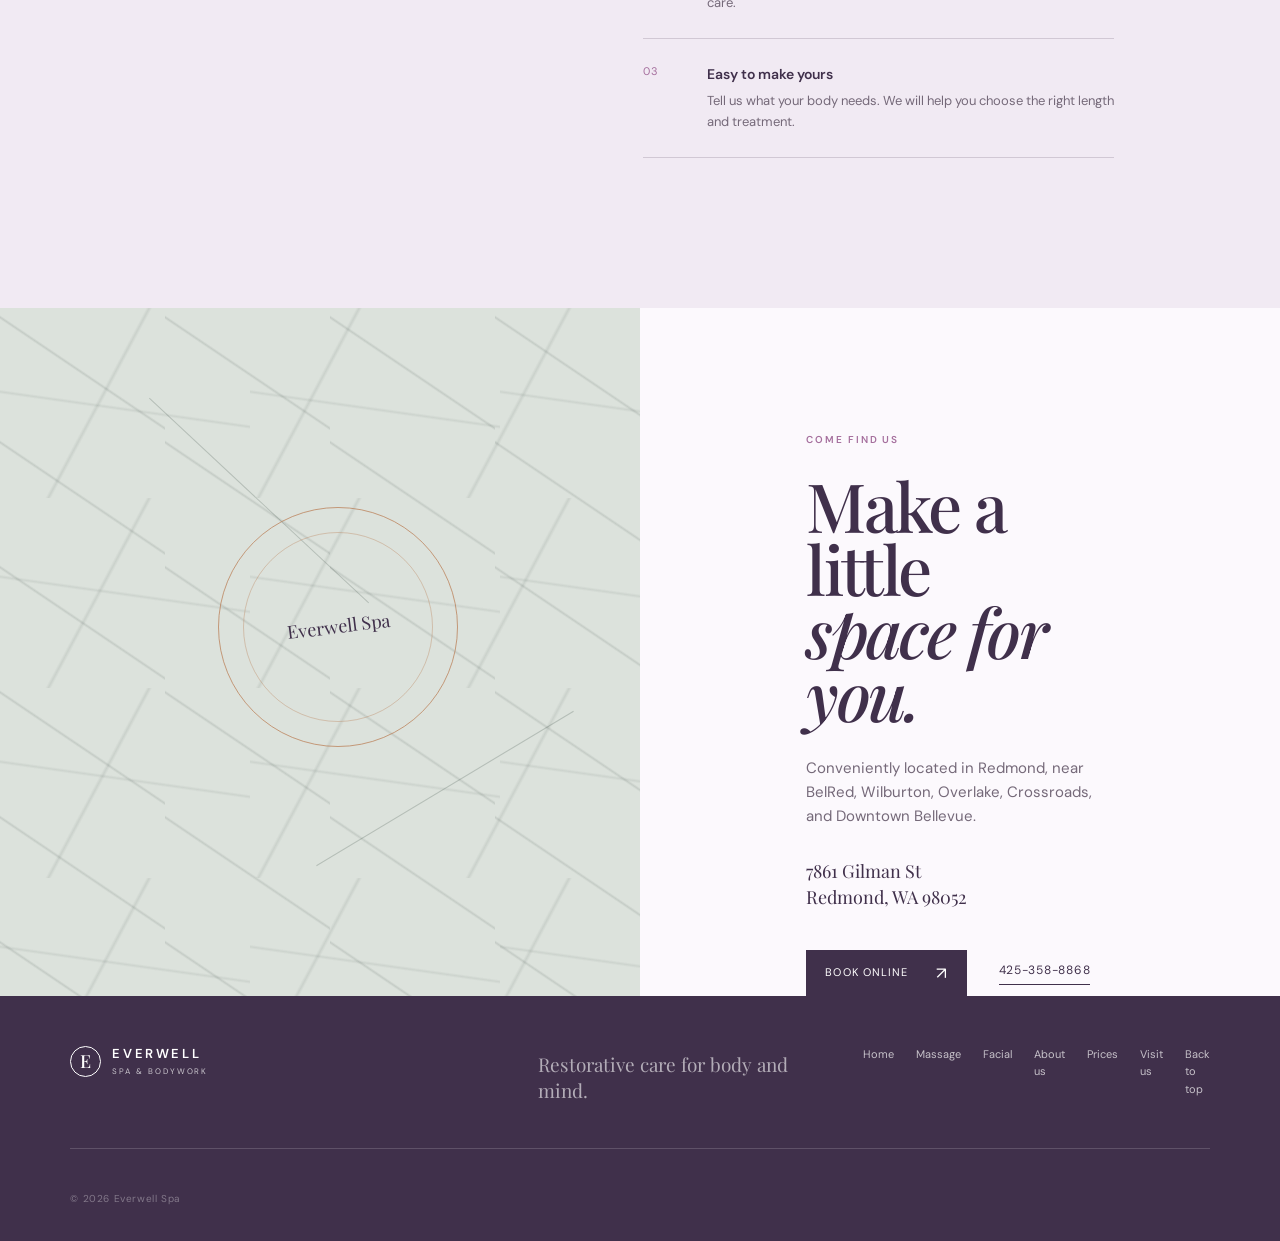
==== commit 6d38d0d7: "Update booking links and improve service SEO" ====
--- a/index.html
+++ b/index.html
@@ -3,8 +3,8 @@
   <head>
     <meta charset="UTF-8" />
     <meta name="viewport" content="width=device-width, initial-scale=1.0" />
-    <meta name="description" content="Everwell Spa offers restorative massage and facial treatments in Redmond, Washington." />
-    <title>Everwell Spa | Restorative bodywork in Redmond</title>
+    <meta name="description" content="Everwell Spa offers professional massage and facial treatments in Redmond, serving Bellevue and the Eastside. Book personalized care for relaxation and pain relief." />
+    <title>Massage Spa in Redmond near Bellevue | Everwell Spa</title>
     <link rel="preconnect" href="https://fonts.googleapis.com" />
     <link rel="preconnect" href="https://fonts.gstatic.com" crossorigin />
     <link href="https://fonts.googleapis.com/css2?family=DM+Sans:wght@400;500;600&family=Playfair+Display:wght@500;600&display=swap" rel="stylesheet" />
@@ -27,7 +27,7 @@
         <a href="about-us.html">About us</a>
         <a href="prices.html">Prices</a>
         <a href="#visit">Visit us</a>
-        <a class="nav-book" href="https://book.squareup.com/appointments/srhrxz4tf86o2h/location/LR74321QV6Y6M/services" target="_blank" rel="noreferrer">Book online <span aria-hidden="true">↗</span></a>
+        <a class="nav-book" href="https://book.squareup.com/appointments/l92gg4wokn3pt9/location/LST0HAY66RVN9/services" target="_blank" rel="noreferrer">Book online <span aria-hidden="true">↗</span></a>
       </nav>
     </header>
 
@@ -39,7 +39,7 @@
           <p class="eyebrow">A softer way to feel like yourself</p>
           <h1 id="hero-title">Come back<br /><em>to your body.</em></h1>
           <p class="hero-copy">Thoughtful massage and facial care for the days when your body asks for more room to breathe.</p>
-          <a class="button button-light" href="https://book.squareup.com/appointments/srhrxz4tf86o2h/location/LR74321QV6Y6M/services" target="_blank" rel="noreferrer">Find your treatment <span aria-hidden="true">↗</span></a>
+          <a class="button button-light" href="https://book.squareup.com/appointments/l92gg4wokn3pt9/location/LST0HAY66RVN9/services" target="_blank" rel="noreferrer">Find your treatment <span aria-hidden="true">↗</span></a>
         </div>
         <div class="hero-note"><span class="line"></span><span>Redmond · Washington</span></div>
         <div class="scroll-cue" aria-hidden="true"><span>Scroll to explore</span><span class="scroll-line"></span></div>
@@ -49,7 +49,7 @@
         <div class="section-label">The Everwell feeling</div>
         <div class="intro-copy reveal">
           <h2 id="intro-title">Care that meets you<br /><em>where you are.</em></h2>
-          <p>Everwell is a small, appointment-only spa in the Eastside, created for unhurried care. Every session begins with listening and ends with a little more ease than you arrived with.</p>
+          <p>Everwell is a small Eastside spa created for unhurried, personalized care. Every session begins with listening and ends with a little more ease than you arrived with.</p>
           <a class="text-link" href="#why-everwell">Our approach <span aria-hidden="true">→</span></a>
         </div>
         <div class="intro-aside reveal">
@@ -63,21 +63,21 @@
           <div class="section-label">Choose your reset</div>
           <div>
             <h2 id="treatments-title">Treatments for<br /><em>real life.</em></h2>
-            <p class="section-intro">From focused relief to a full-body exhale, your time is shaped around what you need today.</p>
+            <p class="section-intro">Explore deep tissue massage, facial treatments, and pain relief massage near Bellevue, shaped around what your body needs today.</p>
           </div>
         </div>
         <div class="treatment-grid">
           <article class="treatment-card treatment-featured reveal">
             <img src="https://static.wixstatic.com/media/11062b_132ee88e47e44f83a93686dcce38251a~mv2.jpg/v1/crop/x_687,y_0,w_3626,h_2813/fill/w_900,h_1100,al_c,q_80,usm_0.66_1.00_0.01,enc_avif,quality_auto/%E7%83%AD%E7%9F%B3%E6%8C%89%E6%91%A9%E8%AA%B2%E7%A8%8B.jpg" alt="Hot stone massage treatment" loading="lazy" />
-            <div class="treatment-overlay"><span>01</span><h3>Deep tissue<br /><em>massage</em></h3><p>For stress relief, pain relief, and the places that hold onto both.</p><a href="https://book.squareup.com/appointments/srhrxz4tf86o2h/location/LR74321QV6Y6M/services" target="_blank" rel="noreferrer" aria-label="Book deep tissue massage">Explore treatment <span>↗</span></a></div>
+            <div class="treatment-overlay"><span>01</span><h3>Deep tissue<br /><em>massage</em></h3><p>For stress relief, pain relief, and the places that hold onto both.</p><a href="https://book.squareup.com/appointments/l92gg4wokn3pt9/location/LST0HAY66RVN9/services" target="_blank" rel="noreferrer" aria-label="Book deep tissue massage">Explore treatment <span>↗</span></a></div>
           </article>
           <article class="treatment-card reveal">
-            <img src="https://static.wixstatic.com/media/nsplsh_de50317c487f4b3882f683a9a1077283~mv2.jpg/v1/crop/x_365,y_0,w_4454,h_3456/fill/w_760,h_960,al_c,q_80,usm_0.66_1.00_0.01,enc_avif,quality_auto/Image%20by%20Vi%20Vi.jpg" alt="Relaxing body massage" loading="lazy" />
-            <div class="treatment-overlay"><span>02</span><h3>Swedish<br /><em>massage</em></h3><p>A slower rhythm for a quieter mind and relaxed body.</p><a href="https://book.squareup.com/appointments/srhrxz4tf86o2h/location/LR74321QV6Y6M/services" target="_blank" rel="noreferrer" aria-label="Book Swedish massage">Explore treatment <span>↗</span></a></div>
+            <img src="https://static.wixstatic.com/media/11062b_4e6f757f11ee42cdb49279fd74325176~mv2.jpg/v1/crop/x_1147,y_0,w_2706,h_3333/fill/w_760,h_960,al_c,q_80,usm_0.66_1.00_0.01,enc_avif,quality_auto/%E4%B8%80%E5%90%8D%E5%A9%A6%E5%A5%B3%E8%92%99%E9%9D%A2.jpg" alt="Hydrating facial treatment" loading="lazy" />
+            <div class="treatment-overlay"><span>02</span><h3>Facial<br /><em>treatments</em></h3><p>Professional skin care to refresh, hydrate, and restore your everyday glow.</p><a href="facial.html" aria-label="Explore facial treatments">Explore treatment <span>↗</span></a></div>
           </article>
           <article class="treatment-card treatment-third reveal">
             <img src="https://static.wixstatic.com/media/nsplsh_926ae877fe1940059a32a6301a840288~mv2.jpg/v1/crop/x_0,y_1187,w_3277,h_2543/fill/w_760,h_960,al_c,q_80,usm_0.66_1.00_0.01,enc_avif,quality_auto/Image%20by%20Massage%20a%20Domicile.jpg" alt="Massage therapy in a peaceful room" loading="lazy" />
-            <div class="treatment-overlay"><span>03</span><h3>Massage<br /><em>therapy</em></h3><p>Restorative care for insurance-covered clients and everyday bodies.</p><a href="https://book.squareup.com/appointments/srhrxz4tf86o2h/location/LR74321QV6Y6M/services" target="_blank" rel="noreferrer" aria-label="Book massage therapy">Explore treatment <span>↗</span></a></div>
+            <div class="treatment-overlay"><span>03</span><h3>Pain relief<br /><em>massage</em></h3><p>Targeted bodywork to ease soreness, release tension, and help you move more comfortably.</p><a href="pain-relief-massage.html" aria-label="Explore pain relief massage">Explore treatment <span>↗</span></a></div>
           </article>
         </div>
         <div class="service-strip"><span>30, 60, or 90 minutes</span><span>Couples massage</span><span>Facial care</span><span>Gift cards available</span></div>
@@ -91,7 +91,7 @@
           <p class="promise-lead">A good massage is not one-size-fits-all. We pay attention to your pace, your pressure, and the details that make care feel genuinely personal.</p>
           <div class="promise-list">
             <div><span>01</span><div><h3>Professional & licensed</h3><p>Experienced hands, considered techniques, and care you can trust.</p></div></div>
-            <div><span>02</span><div><h3>Appointment only</h3><p>A private, peaceful setting with uninterrupted time set aside for you.</p></div></div>
+            <div><span>02</span><div><h3>A peaceful setting</h3><p>A calm, comfortable space designed to help you fully settle into your care.</p></div></div>
             <div><span>03</span><div><h3>Easy to make yours</h3><p>Tell us what your body needs. We will help you choose the right length and treatment.</p></div></div>
           </div>
         </div>
@@ -104,7 +104,7 @@
           <h2 id="visit-title">Make a little<br /><em>space for you.</em></h2>
           <p>Conveniently located in Redmond, near BelRed, Wilburton, Overlake, Crossroads, and Downtown Bellevue.</p>
           <address>7861 Gilman St<br />Redmond, WA 98052</address>
-          <div class="visit-actions"><a class="button button-dark" href="https://book.squareup.com/appointments/srhrxz4tf86o2h/location/LR74321QV6Y6M/services" target="_blank" rel="noreferrer">Book online <span>↗</span></a><a class="phone-link" href="tel:4253588868">425-358-8868</a></div>
+          <div class="visit-actions"><a class="button button-dark" href="https://book.squareup.com/appointments/l92gg4wokn3pt9/location/LST0HAY66RVN9/services" target="_blank" rel="noreferrer">Book online <span>↗</span></a><a class="phone-link" href="tel:4253588868">425-358-8868</a></div>
         </div>
       </section>
     </main>
--- a/styles.css
+++ b/styles.css
@@ -1,36 +1,41 @@
 @import url('https://fonts.googleapis.com/css2?family=DM+Sans:wght@400;500;600&family=Playfair+Display:ital,wght@0,500;0,600;1,500;1,600&display=swap');
 
-:root { --ink: #40304b; --deep: #2d2038; --cream: #f1eaf3; --paper: #fcf9fd; --copper: #a56f9d; --muted: #756979; --line: rgba(64,48,75,.18); --serif: 'Playfair Display', Georgia, serif; --sans: 'DM Sans', Helvetica, sans-serif; }
+:root { --ink: #40304b; --deep: #2d2038; --cream: #f1eaf3; --paper: #fcf9fd; --copper: #a56f9d; --muted: #756979; --line: rgba(64,48,75,.18); --accent-on-dark: #e2b7d8; --text-on-dark: rgba(255,255,255,.78); --focus: #d9a9ce; --serif: 'Playfair Display', Georgia, serif; --sans: 'DM Sans', Helvetica, sans-serif; }
 * { box-sizing: border-box; }
 html { scroll-behavior: smooth; }
 body { margin: 0; background: var(--paper); color: var(--ink); font-family: var(--sans); font-size: 15px; line-height: 1.6; }
 ::selection { background: var(--copper); color: white; }
 a { color: inherit; text-decoration: none; }
+.skip-link { position: fixed; top: 12px; left: 12px; z-index: 100; padding: 11px 16px; background: var(--paper); color: var(--ink); font-weight: 600; transform: translateY(-160%); transition: transform .2s ease-out; }.skip-link:focus { transform: translateY(0); }
+:focus-visible { outline: 3px solid var(--focus); outline-offset: 4px; }
 .site-header { height: 82px; padding: 0 5.5vw; display: flex; align-items: center; justify-content: space-between; position: absolute; top: 0; z-index: 5; width: 100%; color: white; }
 .brand { display: inline-flex; align-items: center; gap: 11px; letter-spacing: .08em; line-height: 1; }
 .brand-mark { border: 1px solid currentColor; width: 31px; height: 31px; border-radius: 50%; display: grid; place-items: center; font: 500 18px var(--serif); letter-spacing: 0; }
 .brand strong, .brand small { display: block; }.brand strong { font-size: 13px; font-weight: 600; letter-spacing: .2em; }.brand small { font-size: 8px; letter-spacing: .24em; margin-top: 7px; opacity: .72; }
-.site-nav { display: flex; gap: clamp(22px, 3vw, 48px); align-items: center; font-size: 12px; letter-spacing: .05em; }.site-nav > a:not(.nav-book), .nav-parent { opacity: .85; transition: opacity .25s; }.site-nav > a:not(.nav-book):hover, .nav-parent:hover { opacity: 1; }.nav-book { border: 1px solid rgba(255,255,255,.55); padding: 10px 16px; transition: background .25s, color .25s; }.nav-book:hover { color: var(--ink); background: white; }.nav-book span { padding-left: 10px; font-size: 16px; }.menu-toggle { display: none; background: none; border: 0; color: white; }
+.site-nav { display: flex; gap: clamp(18px, 2.4vw, 40px); align-items: center; font-size: 12px; letter-spacing: .05em; }.site-nav > a:not(.nav-book), .nav-parent { opacity: .85; transition: opacity .25s; }.site-nav > a:not(.nav-book):hover, .nav-parent:hover, .site-nav [aria-current="page"], .nav-parent[data-section-current="true"] { opacity: 1; }.site-nav [aria-current="page"], .nav-parent[data-section-current="true"] { text-decoration: underline; text-decoration-color: var(--accent-on-dark); text-underline-offset: 7px; }.nav-book { border: 1px solid rgba(255,255,255,.55); padding: 10px 16px; min-height: 44px; transition: background .25s, color .25s; }.nav-book:hover { color: var(--ink); background: white; }.nav-book span { padding-left: 10px; font-size: 16px; }.menu-toggle { display: none; background: none; border: 0; color: white; }
 .nav-dropdown { position: relative; height: 42px; display: flex; align-items: center; }.nav-parent { display: inline-flex; align-items: center; gap: 7px; }.nav-chevron { font-size: 15px; line-height: 1; transition: transform .2s; }.nav-dropdown:hover .nav-chevron, .nav-dropdown:focus-within .nav-chevron, .nav-dropdown.open .nav-chevron { transform: rotate(180deg); }.dropdown-menu { position: absolute; top: 39px; left: -18px; min-width: 220px; padding: 10px 0; background: var(--paper); color: var(--ink); box-shadow: 0 18px 35px rgba(45,32,56,.2); opacity: 0; visibility: hidden; transform: translateY(8px); transition: opacity .2s, transform .2s, visibility .2s; }.nav-dropdown:hover .dropdown-menu, .nav-dropdown:focus-within .dropdown-menu, .nav-dropdown.open .dropdown-menu { opacity: 1; visibility: visible; transform: translateY(0); }.dropdown-menu a { display: block; padding: 10px 18px; font-size: 11px; letter-spacing: .04em; white-space: nowrap; }.dropdown-menu a:hover, .dropdown-menu a:focus { background: var(--cream); color: var(--copper); outline: none; }
-.hero { min-height: min(790px, 100vh); height: 800px; position: relative; display: flex; align-items: center; overflow: hidden; color: white; }.hero-image { position: absolute; inset: 0; background: url('https://static.wixstatic.com/media/11062b_701ecff590564465a24fc9c5f63f848a~mv2.jpeg/v1/fill/w_1800,h_1200,al_c,q_85,usm_0.66_1.00_0.01,enc_avif,quality_auto/%E7%A9%B4%E4%BD%8D%E6%8C%89%E6%91%A9.jpg') center/cover; transform: scale(1.01); }.hero-shade { position: absolute; inset: 0; background: linear-gradient(90deg, rgba(16,31,26,.82) 0%, rgba(16,31,26,.4) 48%, rgba(16,31,26,.12) 100%), linear-gradient(0deg, rgba(16,31,26,.5), transparent 45%); }.hero-content { position: relative; z-index: 1; margin-left: 13vw; max-width: 600px; padding-top: 50px; }.eyebrow, .section-label { text-transform: uppercase; letter-spacing: .19em; font-size: 10px; font-weight: 600; }.eyebrow { color: #e8bd9b; margin-bottom: 25px; }.hero h1, h2 { font: 500 clamp(3.6rem, 7vw, 7rem)/.93 var(--serif); letter-spacing: -.04em; margin: 0; }.hero h1 em, h2 em, h3 em { font-style: italic; font-weight: 500; }.hero-copy { max-width: 380px; margin: 34px 0 34px; font-size: 16px; color: rgba(255,255,255,.82); }.button { display: inline-flex; align-items: center; gap: 27px; padding: 14px 19px; font-size: 11px; letter-spacing: .1em; text-transform: uppercase; transition: transform .25s, background .25s; }.button:hover { transform: translateY(-3px); }.button span { font-size: 17px; line-height: 0; }.button-light { background: var(--cream); color: var(--ink); }.hero-note { position: absolute; left: 5.5vw; bottom: 35px; display: flex; align-items: center; gap: 12px; font-size: 10px; letter-spacing: .16em; text-transform: uppercase; opacity: .8; }.line { display: block; height: 1px; width: 40px; background: currentColor; }.scroll-cue { position: absolute; right: 5.5vw; bottom: 35px; display: flex; gap: 15px; align-items: center; font-size: 9px; letter-spacing: .15em; text-transform: uppercase; transform: rotate(90deg) translateX(100%); transform-origin: right center; }.scroll-line { width: 55px; height: 1px; background: white; }
+.hero { min-height: min(790px, 100vh); height: 800px; position: relative; display: flex; align-items: center; overflow: hidden; color: white; }.hero-image { position: absolute; inset: 0; background: url('https://static.wixstatic.com/media/11062b_701ecff590564465a24fc9c5f63f848a~mv2.jpeg/v1/fill/w_1800,h_1200,al_c,q_85,usm_0.66_1.00_0.01,enc_avif,quality_auto/%E7%A9%B4%E4%BD%8D%E6%8C%89%E6%91%A9.jpg') center/cover; transform: scale(1.01); }.hero-shade { position: absolute; inset: 0; background: linear-gradient(90deg, rgba(45,32,56,.88) 0%, rgba(45,32,56,.46) 48%, rgba(45,32,56,.14) 100%), linear-gradient(0deg, rgba(45,32,56,.52), transparent 45%); }.hero-content { position: relative; z-index: 1; margin-left: 13vw; max-width: 600px; padding-top: 50px; }.eyebrow, .section-label { text-transform: uppercase; letter-spacing: .19em; font-size: 10px; font-weight: 600; }.eyebrow { color: var(--accent-on-dark); margin-bottom: 25px; }.hero h1, h2 { font: 500 clamp(3.6rem, 7vw, 7rem)/.93 var(--serif); letter-spacing: -.04em; margin: 0; }.hero h1 em, h2 em, h3 em { font-style: italic; font-weight: 500; }.hero-copy { max-width: 380px; margin: 34px 0 34px; font-size: 16px; color: var(--text-on-dark); }.button { display: inline-flex; align-items: center; justify-content: center; gap: 27px; min-height: 44px; padding: 14px 19px; font-size: 11px; letter-spacing: .1em; text-transform: uppercase; transition: transform .25s, background .25s; }.button:hover { transform: translateY(-3px); }.button span { font-size: 17px; line-height: 0; }.button-light { background: var(--cream); color: var(--ink); }.hero-note { position: absolute; left: 5.5vw; bottom: 35px; display: flex; align-items: center; gap: 12px; font-size: 10px; letter-spacing: .16em; text-transform: uppercase; opacity: .8; }.line { display: block; height: 1px; width: 40px; background: currentColor; }.scroll-cue { position: absolute; right: 5.5vw; bottom: 35px; display: flex; gap: 15px; align-items: center; font-size: 9px; letter-spacing: .15em; text-transform: uppercase; transform: rotate(90deg) translateX(100%); transform-origin: right center; }.scroll-line { width: 55px; height: 1px; background: white; }
 .section-pad { padding-left: 13vw; padding-right: 13vw; }.intro { min-height: 520px; display: grid; grid-template-columns: 1fr 2fr .7fr; gap: 5vw; padding-top: 125px; padding-bottom: 115px; background: var(--paper); }.section-label { color: var(--copper); padding-top: 9px; }.intro-copy h2, .promise h2, .visit h2 { font-size: clamp(3rem, 5.3vw, 5.3rem); }.intro-copy p { max-width: 450px; margin: 36px 0 27px; color: var(--muted); font-size: 16px; }.text-link { display: inline-flex; gap: 14px; color: var(--ink); border-bottom: 1px solid var(--ink); padding-bottom: 5px; font-size: 11px; text-transform: uppercase; letter-spacing: .14em; }.text-link span { font-size: 17px; line-height: 10px; }.intro-aside { border-top: 1px solid var(--line); padding-top: 16px; margin-top: 10px; }.aside-number { font: 20px var(--serif); color: var(--copper); }.intro-aside p { margin-top: 31px; font-family: var(--serif); font-size: 20px; line-height: 1.25; }
 .treatments { background: var(--deep); color: white; padding-top: 120px; }.treatments-head { display: grid; grid-template-columns: 1fr 2fr; gap: 5vw; padding-bottom: 70px; }.treatments-head .section-label { color: #d29a75; }.treatments h2 { font-size: clamp(3rem, 5.5vw, 5.2rem); }.section-intro { max-width: 390px; color: rgba(255,255,255,.62); margin: 28px 0 0; }.treatment-grid { display: grid; grid-template-columns: 1.15fr 1fr 1fr; gap: 2px; background: rgba(255,255,255,.18); }.treatment-card { min-height: 605px; position: relative; overflow: hidden; background: var(--deep); }.treatment-card img { position: absolute; inset: 0; width: 100%; height: 100%; object-fit: cover; filter: saturate(.76); transition: transform .8s cubic-bezier(.2,.7,.2,1), filter .5s; }.treatment-card:hover img { transform: scale(1.05); filter: saturate(1); }.treatment-card:after { content: ''; position: absolute; inset: 0; background: linear-gradient(0deg, rgba(13,27,22,.92), rgba(13,27,22,.08) 65%); }.treatment-overlay { position: absolute; z-index: 1; bottom: 0; padding: 36px 38px; }.treatment-overlay > span { color: #d6a27e; font-size: 11px; letter-spacing: .13em; }.treatment-overlay h3 { font: 500 clamp(2.3rem, 4vw, 4rem)/.95 var(--serif); letter-spacing: -.03em; margin: 22px 0 20px; }.treatment-overlay p { color: rgba(255,255,255,.7); max-width: 270px; margin: 0 0 27px; font-size: 14px; }.treatment-overlay a { border-top: 1px solid rgba(255,255,255,.42); display: flex; justify-content: space-between; padding-top: 13px; max-width: 230px; font-size: 10px; letter-spacing: .13em; text-transform: uppercase; }.treatment-overlay a span { font-size: 17px; line-height: 9px; }.service-strip { display: flex; justify-content: space-between; gap: 18px; color: rgba(255,255,255,.53); text-transform: uppercase; letter-spacing: .15em; font-size: 9px; padding: 22px 5.5vw; }
+.treatments-head .section-label, .treatment-overlay > span { color: var(--accent-on-dark); }.treatment-card:after { background: linear-gradient(0deg, rgba(45,32,56,.94), rgba(45,32,56,.08) 65%); }.treatment-overlay p { color: var(--text-on-dark); }.treatment-overlay a { min-height: 44px; }.service-strip { color: rgba(255,255,255,.62); }
 .promise { display: grid; grid-template-columns: .85fr 1.15fr; gap: 10vw; padding-top: 140px; padding-bottom: 150px; background: var(--cream); }.promise-image { height: 670px; overflow: hidden; }.promise-image img { width: 100%; height: 100%; object-fit: cover; }.promise-content { padding-top: 45px; }.promise h2 { margin-top: 26px; }.promise-lead { font: 20px/1.42 var(--serif); max-width: 475px; margin: 33px 0 58px; }.promise-list { border-top: 1px solid var(--line); }.promise-list > div { display: grid; grid-template-columns: 50px 1fr; gap: 14px; padding: 24px 0; border-bottom: 1px solid var(--line); }.promise-list > div > span { color: var(--copper); font-size: 11px; letter-spacing: .12em; }.promise-list h3 { margin: 0; font-size: 14px; font-weight: 600; }.promise-list p { color: var(--muted); margin: 6px 0 0; font-size: 13px; max-width: 430px; }
 .visit { min-height: 650px; display: grid; grid-template-columns: 1fr 1fr; background: var(--paper); }.visit-map { position: relative; overflow: hidden; background-color: #dce2dc; background-image: linear-gradient(34deg, transparent 48%, rgba(29,45,39,.12) 49%, transparent 50%), linear-gradient(118deg, transparent 47%, rgba(29,45,39,.09) 48%, transparent 49%), linear-gradient(8deg, transparent 45%, rgba(29,45,39,.08) 46%, transparent 47%); background-size: 165px 125px, 210px 190px, 250px 185px; }.map-cross { position: absolute; height: 1px; width: 300px; background: rgba(29,45,39,.2); transform: rotate(43deg); }.cross-one { left: 17%; top: 28%; }.cross-two { right: 7%; bottom: 30%; transform: rotate(-31deg); }.map-ring { position: absolute; width: 240px; height: 240px; border: 1px solid rgba(184,120,77,.7); border-radius: 50%; top: 29%; left: 34%; }.map-ring:after { content: ''; position: absolute; inset: 24px; border: 1px solid rgba(184,120,77,.35); border-radius: 50%; }.map-label { position: absolute; left: calc(34% + 69px); top: calc(29% + 107px); color: var(--ink); font: 18px var(--serif); transform: rotate(-7deg); }.visit-content { padding-top: 115px; }.visit h2 { margin-top: 26px; }.visit-content > p { color: var(--muted); max-width: 390px; margin: 30px 0; }.visit address { font: 18px/1.45 var(--serif); font-style: normal; }.visit-actions { display: flex; align-items: center; gap: 32px; margin-top: 40px; }.button-dark { background: var(--ink); color: white; }.phone-link { border-bottom: 1px solid var(--ink); padding-bottom: 4px; font-size: 12px; letter-spacing: .06em; }
 .site-footer { background: var(--ink); color: white; padding: 50px 5.5vw 34px; display: grid; grid-template-columns: 1.5fr 1fr 1fr; gap: 40px; align-items: start; }.footer-brand { align-self: start; }.site-footer p { color: rgba(255,255,255,.6); margin: 5px 0; font: 19px var(--serif); }.footer-right { display: flex; gap: 22px; font-size: 11px; color: rgba(255,255,255,.7); }.copyright { grid-column: 1 / -1; color: rgba(255,255,255,.35); font-size: 10px; letter-spacing: .06em; padding-top: 42px; border-top: 1px solid rgba(255,255,255,.16); }
 .reveal { opacity: 0; transform: translateY(24px); transition: opacity .75s ease-out, transform .75s ease-out; }.reveal.visible { opacity: 1; transform: none; }
 @media (max-width: 800px) { .site-header { height: 72px; padding: 0 6vw; }.menu-toggle { display: flex; flex-direction: column; gap: 6px; padding: 10px 0 10px 10px; cursor: pointer; }.menu-toggle span { display: block; width: 24px; height: 1px; background: currentColor; transition: transform .25s; }.site-nav { position: absolute; top: 72px; right: 6vw; left: 6vw; padding: 25px; display: none; flex-direction: column; align-items: stretch; gap: 20px; background: var(--paper); color: var(--ink); box-shadow: 0 12px 30px rgba(0,0,0,.12); }.site-nav.open { display: flex; }.nav-dropdown { height: auto; display: block; }.nav-parent { justify-content: space-between; width: 100%; opacity: 1; }.dropdown-menu { position: static; display: none; opacity: 1; visibility: visible; transform: none; box-shadow: none; background: var(--cream); margin-top: 12px; }.nav-dropdown.open .dropdown-menu { display: block; }.dropdown-menu a { padding: 12px 16px; }.nav-book { text-align: center; border-color: var(--ink); }.hero { min-height: 700px; height: 88vh; }.hero-content { margin-left: 8vw; margin-right: 8vw; }.hero h1 { font-size: clamp(3.4rem, 14vw, 5.5rem); }.hero-copy { font-size: 14px; max-width: 300px; }.hero-note { left: 8vw; bottom: 28px; }.scroll-cue { display: none; }.section-pad { padding-left: 8vw; padding-right: 8vw; }.intro { display: block; padding-top: 85px; padding-bottom: 85px; }.intro-copy { margin-top: 45px; }.intro-copy p { margin-top: 28px; font-size: 15px; }.intro-aside { margin-top: 60px; max-width: 230px; }.treatments { padding-top: 85px; }.treatments-head { display: block; padding-bottom: 46px; }.treatments-head > div:last-child { margin-top: 42px; }.treatment-grid { display: block; }.treatment-card { min-height: 540px; margin-bottom: 2px; }.treatment-overlay { padding: 28px 8vw; }.treatment-overlay h3 { font-size: 3rem; }.service-strip { flex-wrap: wrap; padding: 22px 8vw; line-height: 1.4; }.promise { display: block; padding-top: 85px; padding-bottom: 90px; }.promise-image { height: 460px; margin-bottom: 65px; }.promise-content { padding-top: 0; }.promise-lead { font-size: 18px; margin-bottom: 42px; }.visit { display: flex; flex-direction: column-reverse; }.visit-map { min-height: 380px; }.visit-content { padding-top: 82px; padding-bottom: 85px; }.visit-actions { flex-wrap: wrap; margin-top: 32px; gap: 23px; }.site-footer { display: block; padding: 43px 8vw 30px; }.site-footer p { margin: 30px 0; }.footer-right { flex-wrap: wrap; }.copyright { display: block; margin-top: 43px; }.brand strong { font-size: 12px; } }
 @media (prefers-reduced-motion: reduce) { html { scroll-behavior: auto; }.reveal { opacity: 1; transform: none; transition: none; }.treatment-card img, .button { transition: none; } }
+@media (max-width: 800px) { .menu-toggle { align-items: flex-end; justify-content: center; width: 44px; height: 44px; }.site-nav { max-height: calc(100vh - 92px); overflow-y: auto; padding: 22px; gap: 8px; box-shadow: 0 18px 35px rgba(45,32,56,.2); }.site-nav > a, .nav-parent { display: flex; align-items: center; min-height: 44px; }.site-nav [aria-current="page"], .nav-parent[data-section-current="true"] { text-decoration-color: var(--copper); }.dropdown-menu { margin-top: 8px; }.dropdown-menu a { display: flex; align-items: center; min-height: 44px; padding: 10px 16px; }.nav-book { justify-content: center; margin-top: 4px; }.footer-right { gap: 10px 22px; }.footer-right a { display: inline-flex; align-items: center; min-height: 44px; } }
 
 /* Shared inner-page layouts */
-.inner-page { background: var(--paper); }.inner-header { position: absolute; }.page-hero { min-height: 620px; height: 72vh; position: relative; display: flex; align-items: end; overflow: hidden; color: white; }.page-hero-image { position: absolute; inset: 0; background-position: center; background-size: cover; }.massage-hero .page-hero-image { background-image: url('https://static.wixstatic.com/media/cd5d0b_b638ef2383b34567a41d01e601de0f5a~mv2.jpg/v1/fill/w_1600,h_1000,al_c,q_85,enc_avif,quality_auto/cd5d0b_b638ef2383b34567a41d01e601de0f5a~mv2.jpg'); }.facial-hero .page-hero-image { background-image: url('https://static.wixstatic.com/media/11062b_ef638a1bfa2f4cfe912e440c74a0d75c~mv2.jpg/v1/fill/w_1600,h_1000,al_c,q_85,enc_avif,quality_auto/11062b_ef638a1bfa2f4cfe912e440c74a0d75c~mv2.jpg'); }.about-hero .page-hero-image { background-image: url('https://static.wixstatic.com/media/11062b_4c246fea03464ad49f456f1b60b57f42~mv2.jpg/v1/fill/w_1600,h_1000,al_c,q_85,enc_avif,quality_auto/11062b_4c246fea03464ad49f456f1b60b57f42~mv2.jpg'); }.page-hero-overlay { position: absolute; inset: 0; background: linear-gradient(90deg, rgba(45,32,56,.86), rgba(45,32,56,.18) 75%), linear-gradient(0deg, rgba(45,32,56,.7), transparent 55%); }.page-hero-content { position: relative; z-index: 1; margin: 0 13vw 90px; max-width: 700px; }.page-hero h1 { font: 500 clamp(3.5rem, 6.5vw, 6.8rem)/.94 var(--serif); letter-spacing: -.04em; margin: 18px 0 28px; }.page-hero-content > p:last-of-type { max-width: 450px; color: rgba(255,255,255,.78); font-size: 16px; margin-bottom: 30px; }
+.inner-page { background: var(--paper); }.inner-header { position: absolute; }.page-hero, .detail-hero { min-height: min(790px, 100vh); height: 800px; position: relative; display: flex; align-items: center; overflow: hidden; color: white; }.page-hero-image { position: absolute; inset: 0; background-position: center; background-size: cover; transform: scale(1.01); }.massage-hero .page-hero-image { background-image: url('https://static.wixstatic.com/media/cd5d0b_b638ef2383b34567a41d01e601de0f5a~mv2.jpg/v1/fill/w_1600,h_1000,al_c,q_85,enc_avif,quality_auto/cd5d0b_b638ef2383b34567a41d01e601de0f5a~mv2.jpg'); }.facial-hero .page-hero-image { background-image: url('https://static.wixstatic.com/media/11062b_ef638a1bfa2f4cfe912e440c74a0d75c~mv2.jpg/v1/fill/w_1600,h_1000,al_c,q_85,enc_avif,quality_auto/11062b_ef638a1bfa2f4cfe912e440c74a0d75c~mv2.jpg'); }.about-hero .page-hero-image { background-image: url('https://static.wixstatic.com/media/11062b_4c246fea03464ad49f456f1b60b57f42~mv2.jpg/v1/fill/w_1600,h_1000,al_c,q_85,enc_avif,quality_auto/11062b_4c246fea03464ad49f456f1b60b57f42~mv2.jpg'); }.page-hero-overlay { position: absolute; inset: 0; background: linear-gradient(90deg, rgba(45,32,56,.88) 0%, rgba(45,32,56,.46) 48%, rgba(45,32,56,.14) 100%), linear-gradient(0deg, rgba(45,32,56,.52), transparent 45%); }.page-hero-content { position: relative; z-index: 1; margin-left: 13vw; max-width: 700px; padding-top: 50px; }.page-hero h1, .detail-hero h1 { font: 500 clamp(3.6rem, 7vw, 7rem)/.93 var(--serif); letter-spacing: -.04em; margin: 0; }.page-hero h1 em, .detail-hero h1 em { font-style: italic; font-weight: 500; }.page-hero-content .eyebrow { margin: 0 0 25px; }.page-hero-content > p:last-of-type { max-width: 420px; color: rgba(255,255,255,.82); font-size: 16px; margin: 34px 0; }.page-hero-content > p:last-child { margin-bottom: 0; }
 .benefit-section { padding-top: 120px; padding-bottom: 130px; background: var(--cream); }.benefit-grid { margin-left: 25%; margin-top: 52px; display: grid; grid-template-columns: 1fr 1fr; gap: 0 7vw; }.benefit-grid article { border-top: 1px solid var(--line); padding: 22px 0 42px; }.benefit-grid article > span { color: var(--copper); font-size: 11px; letter-spacing: .12em; }.benefit-grid h2 { font-size: clamp(2.1rem, 3.2vw, 3.4rem); margin: 25px 0 22px; }.benefit-grid p { max-width: 330px; color: var(--muted); font-size: 14px; margin: 0; }
 .service-menu { background: var(--deep); color: white; display: grid; grid-template-columns: 1fr 1fr; gap: 8vw; padding-top: 125px; padding-bottom: 130px; }.service-menu .section-label { color: #d6a0c9; }.service-menu h2 { margin-top: 35px; font-size: clamp(3.5rem, 5.6vw, 5.5rem); }.service-links { padding-top: 15px; }.service-links a { display: flex; align-items: center; justify-content: space-between; border-bottom: 1px solid rgba(255,255,255,.27); padding: 24px 0; font: 22px var(--serif); transition: color .25s, padding .25s; }.service-links a:hover { color: #dbadd1; padding-left: 10px; }.service-links b { font: 18px var(--sans); color: #d6a0c9; }
+.local-massage { display: grid; grid-template-columns: .9fr 1.1fr; gap: 9vw; padding-top: 125px; padding-bottom: 130px; background: var(--paper); }.local-massage-intro h2 { margin-top: 30px; font-size: clamp(3.2rem, 5.2vw, 5.2rem); }.local-massage-intro > p { max-width: 430px; margin: 34px 0 0; color: var(--muted); font-size: 15px; }.local-massage-topics { border-top: 1px solid var(--line); }.local-massage-topics article { padding: 27px 0 31px; border-bottom: 1px solid var(--line); }.local-massage-topics h3 { margin: 0 0 12px; font: 500 25px/1.2 var(--serif); }.local-massage-topics p { max-width: 610px; margin: 0 0 17px; color: var(--muted); font-size: 14px; }.local-massage-topics a { display: inline-flex; gap: 12px; align-items: center; border-bottom: 1px solid var(--ink); padding-bottom: 4px; font-size: 10px; letter-spacing: .12em; text-transform: uppercase; }.local-massage-topics a span { font-size: 16px; line-height: 1; }
 .price-section { padding-top: 120px; padding-bottom: 125px; }.price-list { margin: 45px 0 0 25%; border-top: 1px solid var(--line); }.price-row { display: flex; justify-content: space-between; align-items: center; gap: 30px; border-bottom: 1px solid var(--line); padding: 23px 0; }.price-row h3 { font-size: 16px; margin: 0; }.price-row p { color: var(--muted); font-size: 12px; margin: 4px 0 0; }.price-row strong { font: 19px var(--serif); white-space: nowrap; }.price-row strong small { font: 12px var(--sans); color: var(--muted); }
 .cta-band { display: flex; align-items: end; justify-content: space-between; gap: 30px; padding: 95px 13vw; background: var(--deep); color: white; }.cta-band .section-label { color: #d6a0c9; }.cta-band h2 { margin-top: 28px; font-size: clamp(3.3rem, 5.2vw, 5rem); }
 .facial-intro { display: grid; grid-template-columns: 1fr 2fr; gap: 5vw; padding-top: 125px; padding-bottom: 110px; background: var(--cream); }.facial-intro-copy h2, .skin-needs h2, .about-story h2, .welcome-section h2 { font-size: clamp(3.1rem, 5.5vw, 5.5rem); }.facial-intro-copy p { max-width: 520px; color: var(--muted); font-size: 16px; margin: 33px 0 0; }.facial-grid { display: grid; grid-template-columns: 1fr 1fr; gap: 2px; padding-left: 8vw; padding-right: 8vw; background: var(--paper); }.facial-grid article { padding-bottom: 52px; }.facial-grid article img { display: block; width: 100%; height: 480px; object-fit: cover; margin-bottom: 26px; }.facial-grid article:nth-child(2n) { padding-top: 110px; }.facial-grid h3 { font: 500 32px var(--serif); margin: 0 0 8px; }.facial-grid h3 em { font-style: italic; }.facial-grid p { max-width: 310px; color: var(--muted); font-size: 14px; margin: 0; }.skin-needs { display: grid; grid-template-columns: 1fr 2fr; gap: 5vw; padding-top: 120px; padding-bottom: 130px; background: var(--cream); }.skin-needs-content ul { columns: 2; padding: 0; margin: 0 0 35px; list-style: none; border-top: 1px solid var(--line); }.skin-needs-content li { border-bottom: 1px solid var(--line); padding: 14px 0; font-size: 14px; break-inside: avoid; }.skin-needs-content li:before { content: '•'; color: var(--copper); margin-right: 10px; }.skin-needs-content > p { color: var(--muted); max-width: 500px; font-size: 14px; }
 .about-story { display: grid; grid-template-columns: 1fr 2fr; gap: 5vw; padding-top: 130px; padding-bottom: 140px; background: var(--cream); }.about-copy { display: grid; grid-template-columns: 1fr 1fr; gap: 6vw; }.about-copy h2 { margin: 0; }.about-copy p { color: var(--muted); font-size: 15px; margin: 0 0 22px; }.about-values { display: grid; grid-template-columns: 1fr 1fr; background: var(--deep); color: white; }.about-value-image { min-height: 650px; }.about-value-image img { width: 100%; height: 100%; object-fit: cover; }.about-value-content { padding-top: 120px; padding-bottom: 120px; }.about-value-content .section-label { color: #d6a0c9; }.about-value-content h2 { font-size: clamp(2.9rem, 4.8vw, 4.8rem); margin-top: 32px; }.value-lines { margin-top: 65px; border-top: 1px solid rgba(255,255,255,.25); }.value-lines p { border-bottom: 1px solid rgba(255,255,255,.25); padding: 20px 0; color: rgba(255,255,255,.7); font-size: 14px; }.value-lines b { color: #d6a0c9; margin-right: 20px; font-weight: 400; }.welcome-section { padding-top: 125px; padding-bottom: 135px; }.welcome-section h2 { margin-top: 30px; }.welcome-section > p { max-width: 490px; color: var(--muted); font-size: 16px; margin: 35px 0 32px; }
-.detail-hero { min-height: 580px; height: 68vh; position: relative; display: flex; align-items: end; overflow: hidden; color: white; background-position: center; background-size: cover; }.swedish-detail { background-image: url('https://static.wixstatic.com/media/cd5d0b_62c6dcdee788470e8741163ac56c5c6e~mv2.jpg/v1/fill/w_1600,h_700,al_c,q_80,enc_avif,quality_auto/1751484974657.jpg'); }.deep-detail { background-image: url('https://static.wixstatic.com/media/cd5d0b_0706d866e4174e6b9c46711a4c97f51b~mv2.jpg/v1/fill/w_1600,h_700,al_c,q_80,enc_avif,quality_auto/deep-tissue-massage-shoreline.jpg'); }.pain-detail { background-image: url('https://static.wixstatic.com/media/cd5d0b_f00ed6d5220c4dc69475ea10645d7dd3~mv2.jpg/v1/fill/w_1600,h_700,al_c,q_80,enc_avif,quality_auto/1752543913063.jpg'); }.detail-benefits { padding-top: 120px; padding-bottom: 125px; background: var(--cream); }
+.detail-hero { background-position: center; background-size: cover; }.swedish-detail { background-image: url('https://static.wixstatic.com/media/cd5d0b_62c6dcdee788470e8741163ac56c5c6e~mv2.jpg/v1/fill/w_1600,h_700,al_c,q_80,enc_avif,quality_auto/1751484974657.jpg'); }.deep-detail { background-image: url('https://static.wixstatic.com/media/cd5d0b_0706d866e4174e6b9c46711a4c97f51b~mv2.jpg/v1/fill/w_1600,h_700,al_c,q_80,enc_avif,quality_auto/deep-tissue-massage-shoreline.jpg'); }.pain-detail { background-image: url('https://static.wixstatic.com/media/cd5d0b_f00ed6d5220c4dc69475ea10645d7dd3~mv2.jpg/v1/fill/w_1600,h_700,al_c,q_80,enc_avif,quality_auto/1752543913063.jpg'); }.detail-benefits { padding-top: 120px; padding-bottom: 125px; background: var(--cream); }
 .price-hero .page-hero-image { background-image: url('https://static.wixstatic.com/media/11062b_ef638a1bfa2f4cfe912e440c74a0d75c~mv2.jpg/v1/fill/w_1800,h_1100,al_c,q_85,enc_avif,quality_auto/11062b_ef638a1bfa2f4cfe912e440c74a0d75c~mv2.jpg'); }.price-intro { display: grid; grid-template-columns: 1fr 1fr; gap: 8vw; margin: 45px 0 65px 25%; align-items: end; }.price-intro h2 { font-size: clamp(3rem, 5vw, 5rem); }.price-intro p { max-width: 420px; color: var(--muted); font-size: 15px; margin: 0; }.standalone-prices .price-list { margin-top: 0; }.price-notes { display: grid; grid-template-columns: 1fr 2fr; gap: 5vw; padding-top: 110px; padding-bottom: 125px; background: var(--cream); }.price-notes h2 { margin-top: 27px; font-size: clamp(3rem, 5vw, 5rem); }.price-note-grid { display: grid; grid-template-columns: repeat(3, 1fr); gap: 2vw; border-top: 1px solid var(--line); }.price-note-grid article { border-bottom: 1px solid var(--line); padding: 22px 0 28px; }.price-note-grid h3 { font-size: 15px; margin: 0 0 12px; }.price-note-grid p { color: var(--muted); font-size: 13px; margin: 0; }
 .price-hero .page-hero-image { background-image: url('https://static.wixstatic.com/media/11062b_132ee88e47e44f83a93686dcce38251a~mv2.jpg/v1/fill/w_1800,h_1100,al_c,q_85,enc_avif,quality_auto/%E7%83%AD%E7%9F%B3%E6%8C%89%E6%91%A9%E8%AA%B2%E7%A8%8B.jpg'); }.price-notes > div:first-child img { display: block; width: 100%; max-width: 280px; aspect-ratio: 3 / 2; object-fit: cover; margin-top: 48px; }.price-note-grid article { min-height: 125px; }
-@media (max-width: 800px) { .page-hero { min-height: 680px; height: 88vh; }.page-hero-content { margin: 0 8vw 70px; }.page-hero h1 { font-size: clamp(3.4rem, 13vw, 5.2rem); }.benefit-section, .service-menu, .price-section, .facial-intro, .skin-needs, .about-story, .welcome-section, .price-notes { padding-top: 85px; padding-bottom: 85px; }.benefit-grid, .price-list { margin-left: 0; }.benefit-grid { display: block; margin-top: 45px; }.benefit-grid article { padding-bottom: 35px; }.service-menu { display: block; }.service-menu h2 { margin: 32px 0 35px; }.service-links a { font-size: 19px; }.price-intro { display: block; margin: 43px 0 45px; }.price-intro p { margin-top: 28px; }.price-row { align-items: start; padding: 19px 0; }.price-row strong { font-size: 16px; }.price-row strong small { display: block; margin-top: 2px; }.price-notes { display: block; }.price-notes h2 { margin-bottom: 43px; }.price-note-grid { display: block; }.price-note-grid article { padding: 19px 0 24px; }.cta-band { display: block; padding: 75px 8vw; }.cta-band .button { margin-top: 30px; }.facial-intro, .skin-needs, .about-story { display: block; }.facial-intro-copy, .skin-needs-content, .about-copy { margin-top: 43px; }.facial-grid { display: block; padding: 0 8vw; }.facial-grid article, .facial-grid article:nth-child(2n) { padding-top: 0; padding-bottom: 50px; }.facial-grid article img { height: 430px; }.skin-needs-content ul { columns: 1; }.about-copy { display: block; }.about-copy h2 { margin-bottom: 35px; }.about-values { display: block; }.about-value-image { min-height: 400px; }.about-value-content { padding-top: 85px; padding-bottom: 85px; }.value-lines { margin-top: 45px; } }
+@media (max-width: 800px) { .page-hero, .detail-hero { min-height: 700px; height: 88vh; }.page-hero-content { margin: 0 8vw; padding-top: 50px; }.page-hero h1, .detail-hero h1 { font-size: clamp(3.4rem, 14vw, 5.5rem); }.page-hero-content > p:last-of-type { max-width: 320px; font-size: 14px; }.benefit-section, .service-menu, .local-massage, .price-section, .facial-intro, .skin-needs, .about-story, .welcome-section, .price-notes { padding-top: 85px; padding-bottom: 85px; }.benefit-grid, .price-list { margin-left: 0; }.benefit-grid { display: block; margin-top: 45px; }.benefit-grid article { padding-bottom: 35px; }.service-menu, .local-massage { display: block; }.service-menu h2 { margin: 32px 0 35px; }.service-links a { font-size: 19px; }.local-massage-topics { margin-top: 48px; }.local-massage-topics h3 { font-size: 23px; }.price-intro { display: block; margin: 43px 0 45px; }.price-intro p { margin-top: 28px; }.price-row { align-items: start; padding: 19px 0; }.price-row strong { font-size: 16px; }.price-row strong small { display: block; margin-top: 2px; }.price-notes { display: block; }.price-notes h2 { margin-bottom: 43px; }.price-note-grid { display: block; }.price-note-grid article { padding: 19px 0 24px; }.cta-band { display: block; padding: 75px 8vw; }.cta-band .button { margin-top: 30px; }.facial-intro, .skin-needs, .about-story { display: block; }.facial-intro-copy, .skin-needs-content, .about-copy { margin-top: 43px; }.facial-grid { display: block; padding: 0 8vw; }.facial-grid article, .facial-grid article:nth-child(2n) { padding-top: 0; padding-bottom: 50px; }.facial-grid article img { height: 430px; }.skin-needs-content ul { columns: 1; }.about-copy { display: block; }.about-copy h2 { margin-bottom: 35px; }.about-values { display: block; }.about-value-image { min-height: 400px; }.about-value-content { padding-top: 85px; padding-bottom: 85px; }.value-lines { margin-top: 45px; } }
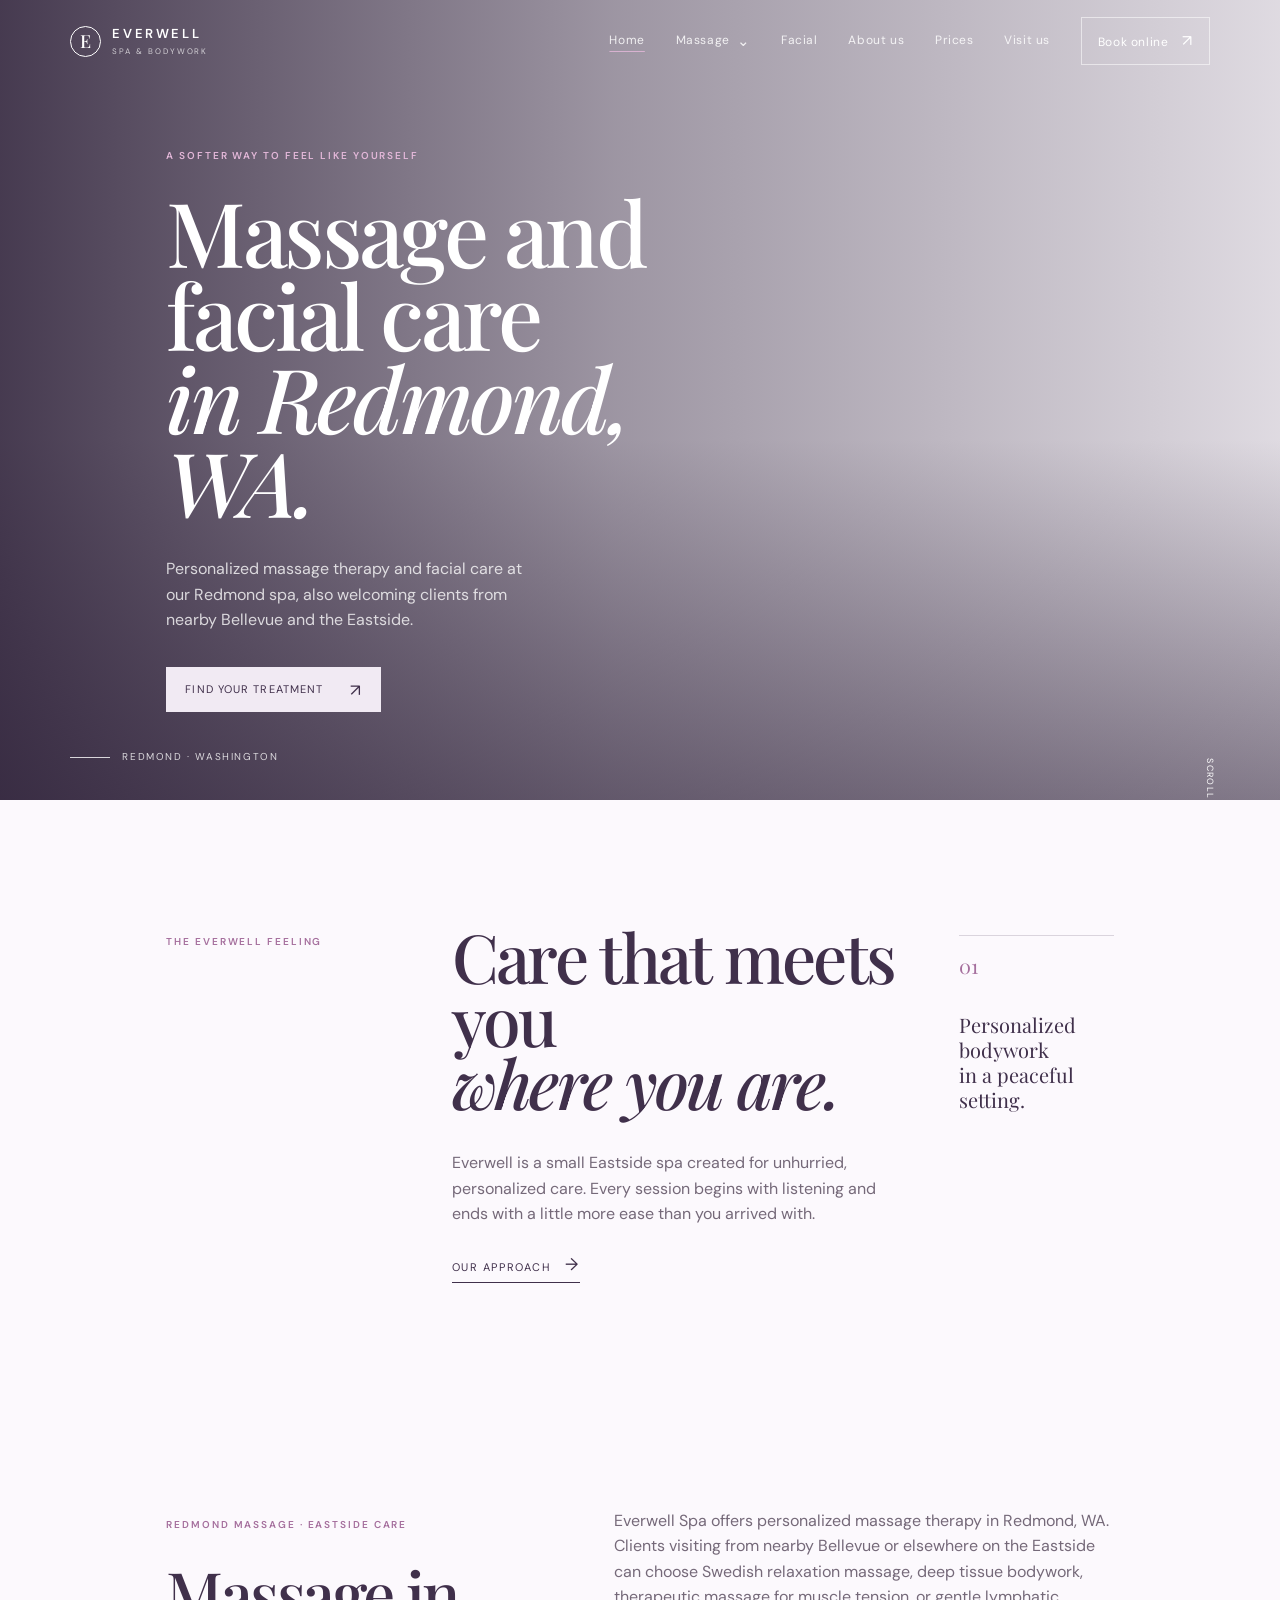
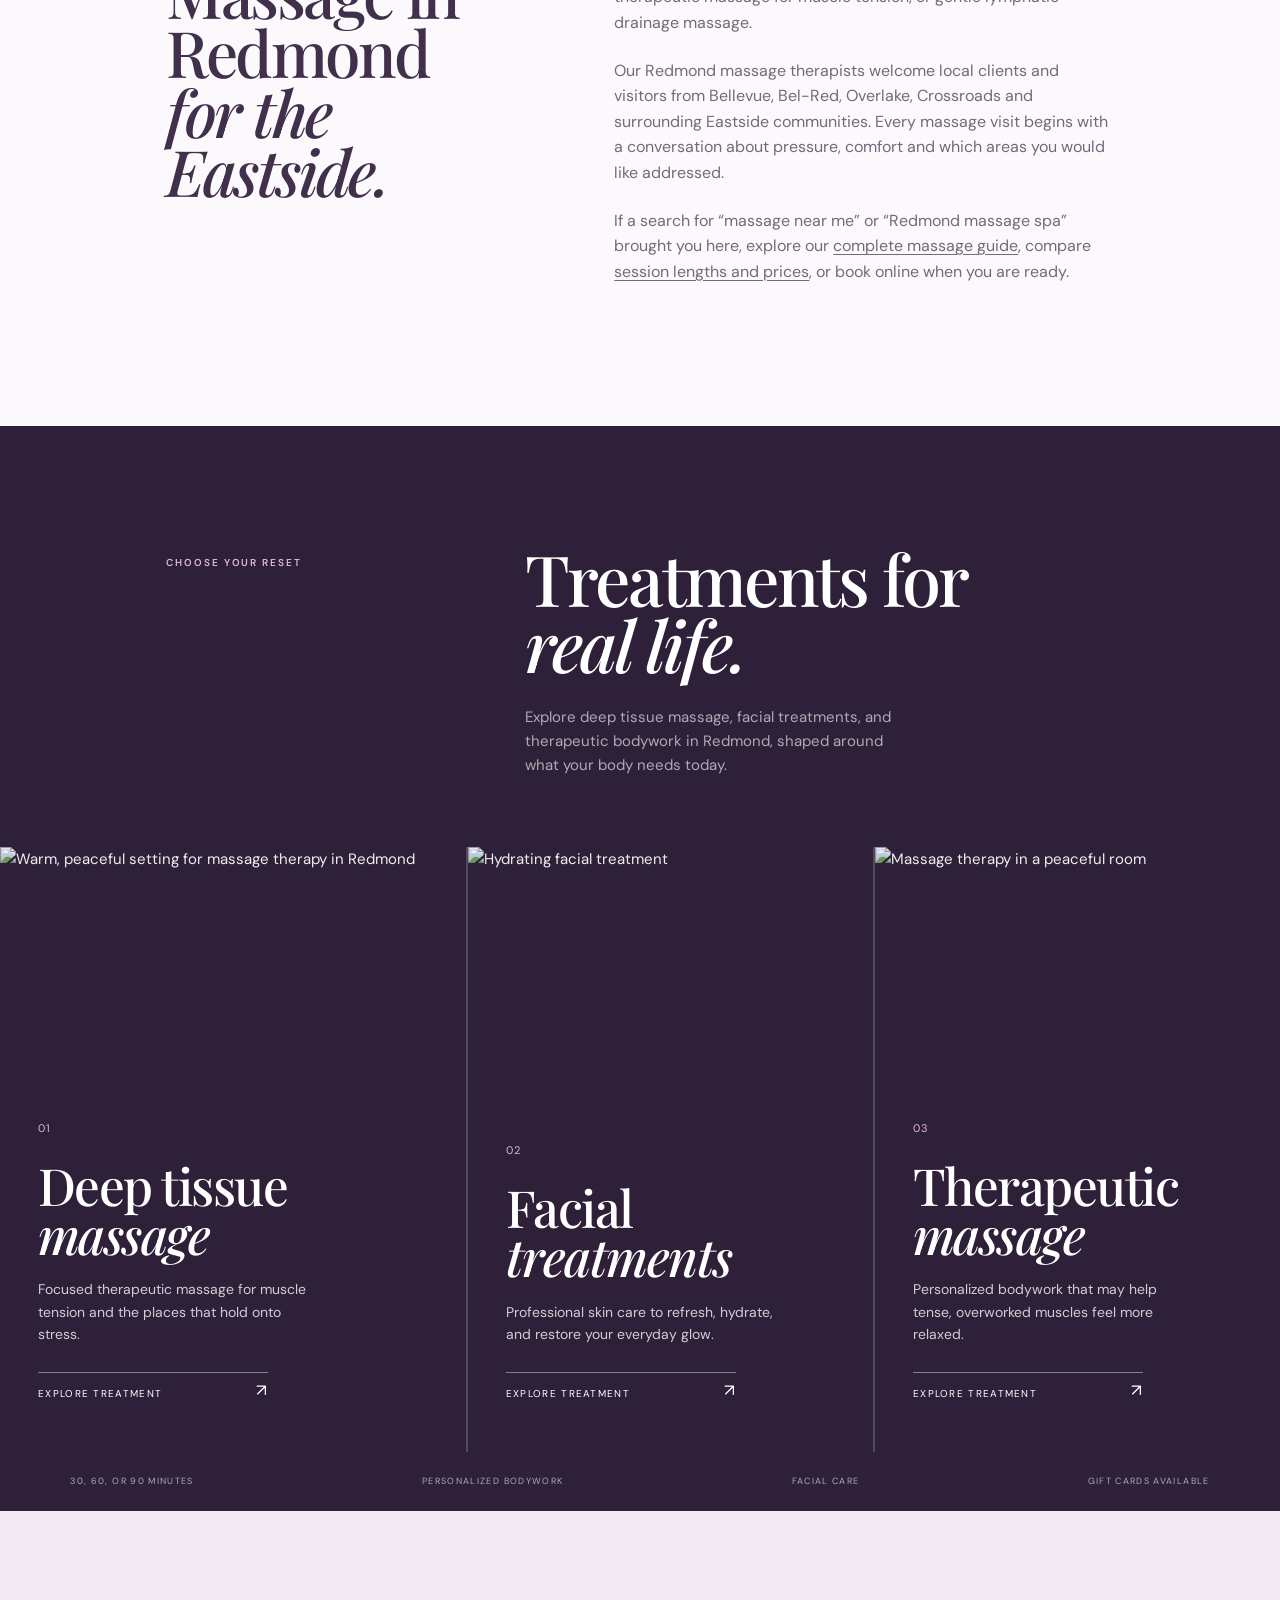
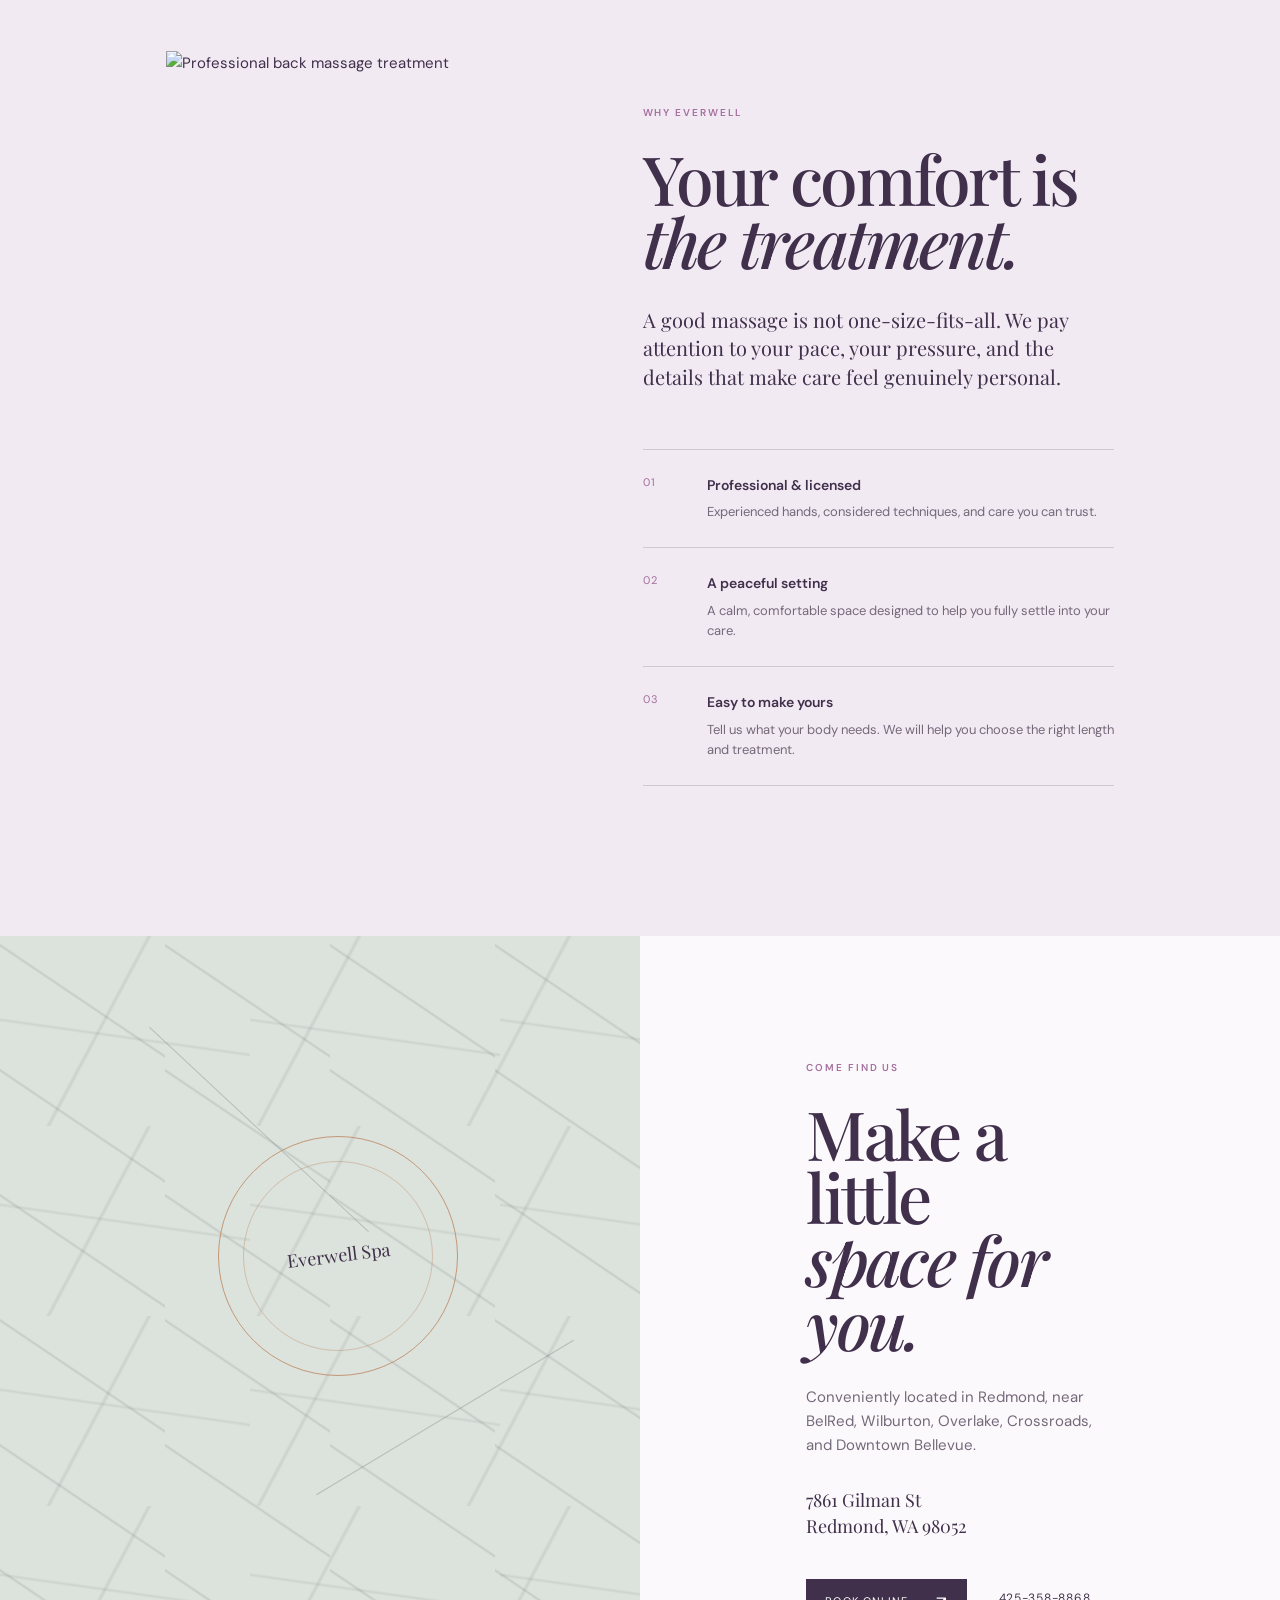
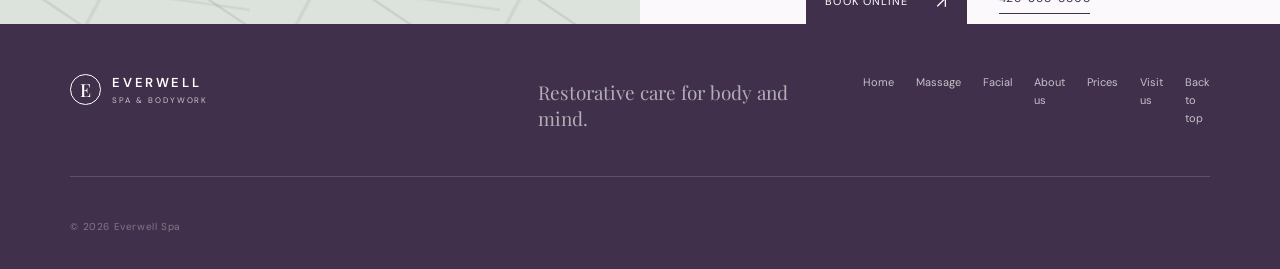
==== commit ac1a3a9a: "Improve local SEO and service content" ====
--- a/index.html
+++ b/index.html
@@ -3,8 +3,10 @@
   <head>
     <meta charset="UTF-8" />
     <meta name="viewport" content="width=device-width, initial-scale=1.0" />
-    <meta name="description" content="Everwell Spa offers professional massage and facial treatments in Redmond, serving Bellevue and the Eastside. Book personalized care for relaxation and pain relief." />
-    <title>Massage Spa in Redmond near Bellevue | Everwell Spa</title>
+    <meta name="description" content="Everwell Spa offers personalized massage therapy and facial treatments in Redmond, WA, welcoming clients from nearby Bellevue and the Eastside. Book online." />
+    <title>Massage Spa in Redmond, WA | Everwell Spa</title>
+    <link rel="canonical" href="https://www.everwellspa.com/" />
+    <script type="application/ld+json">{"@context":"https://schema.org","@graph":[{"@type":["HealthAndBeautyBusiness","LocalBusiness"],"@id":"https://www.everwellspa.com/#business","name":"Everwell Spa","url":"https://www.everwellspa.com/","telephone":"+1-425-358-8868","address":{"@type":"PostalAddress","streetAddress":"7861 Gilman St","addressLocality":"Redmond","addressRegion":"WA","postalCode":"98052","addressCountry":"US"},"areaServed":["Redmond","Bellevue","Eastside"]},{"@type":"WebSite","@id":"https://www.everwellspa.com/#website","url":"https://www.everwellspa.com/","name":"Everwell Spa","publisher":{"@id":"https://www.everwellspa.com/#business"}}]}</script>
     <link rel="preconnect" href="https://fonts.googleapis.com" />
     <link rel="preconnect" href="https://fonts.gstatic.com" crossorigin />
     <link href="https://fonts.googleapis.com/css2?family=DM+Sans:wght@400;500;600&family=Playfair+Display:wght@500;600&display=swap" rel="stylesheet" />
@@ -37,8 +39,8 @@
         <div class="hero-shade"></div>
         <div class="hero-content reveal">
           <p class="eyebrow">A softer way to feel like yourself</p>
-          <h1 id="hero-title">Come back<br /><em>to your body.</em></h1>
-          <p class="hero-copy">Thoughtful massage and facial care for the days when your body asks for more room to breathe.</p>
+          <h1 id="hero-title">Massage and facial care<br /><em>in Redmond, WA.</em></h1>
+          <p class="hero-copy">Personalized massage therapy and facial care at our Redmond spa, also welcoming clients from nearby Bellevue and the Eastside.</p>
           <a class="button button-light" href="https://book.squareup.com/appointments/l92gg4wokn3pt9/location/LST0HAY66RVN9/services" target="_blank" rel="noreferrer">Find your treatment <span aria-hidden="true">↗</span></a>
         </div>
         <div class="hero-note"><span class="line"></span><span>Redmond · Washington</span></div>
@@ -58,18 +60,27 @@
         </div>
       </section>
 
+      <section class="service-copy section-pad local-discovery" aria-labelledby="local-discovery-title">
+        <div><div class="section-label">Redmond massage · Eastside care</div><h2 id="local-discovery-title">Massage in Redmond<br /><em>for the Eastside.</em></h2></div>
+        <div>
+          <p>Everwell Spa offers personalized massage therapy in Redmond, WA. Clients visiting from nearby Bellevue or elsewhere on the Eastside can choose Swedish relaxation massage, deep tissue bodywork, therapeutic massage for muscle tension, or gentle lymphatic drainage massage.</p>
+          <p>Our Redmond massage therapists welcome local clients and visitors from Bellevue, Bel-Red, Overlake, Crossroads and surrounding Eastside communities. Every massage visit begins with a conversation about pressure, comfort and which areas you would like addressed.</p>
+          <p>If a search for “massage near me” or “Redmond massage spa” brought you here, explore our <a href="massage-bellevue.html">complete massage guide</a>, compare <a href="prices.html">session lengths and prices</a>, or book online when you are ready.</p>
+        </div>
+      </section>
+
       <section class="treatments" id="treatments" aria-labelledby="treatments-title">
         <div class="treatments-head section-pad">
           <div class="section-label">Choose your reset</div>
           <div>
             <h2 id="treatments-title">Treatments for<br /><em>real life.</em></h2>
-            <p class="section-intro">Explore deep tissue massage, facial treatments, and pain relief massage near Bellevue, shaped around what your body needs today.</p>
+            <p class="section-intro">Explore deep tissue massage, facial treatments, and therapeutic bodywork in Redmond, shaped around what your body needs today.</p>
           </div>
         </div>
         <div class="treatment-grid">
           <article class="treatment-card treatment-featured reveal">
-            <img src="https://static.wixstatic.com/media/11062b_132ee88e47e44f83a93686dcce38251a~mv2.jpg/v1/crop/x_687,y_0,w_3626,h_2813/fill/w_900,h_1100,al_c,q_80,usm_0.66_1.00_0.01,enc_avif,quality_auto/%E7%83%AD%E7%9F%B3%E6%8C%89%E6%91%A9%E8%AA%B2%E7%A8%8B.jpg" alt="Hot stone massage treatment" loading="lazy" />
-            <div class="treatment-overlay"><span>01</span><h3>Deep tissue<br /><em>massage</em></h3><p>For stress relief, pain relief, and the places that hold onto both.</p><a href="https://book.squareup.com/appointments/l92gg4wokn3pt9/location/LST0HAY66RVN9/services" target="_blank" rel="noreferrer" aria-label="Book deep tissue massage">Explore treatment <span>↗</span></a></div>
+            <img src="https://static.wixstatic.com/media/11062b_132ee88e47e44f83a93686dcce38251a~mv2.jpg/v1/crop/x_687,y_0,w_3626,h_2813/fill/w_900,h_1100,al_c,q_80,usm_0.66_1.00_0.01,enc_avif,quality_auto/%E7%83%AD%E7%9F%B3%E6%8C%89%E6%91%A9%E8%AA%B2%E7%A8%8B.jpg" alt="Warm, peaceful setting for massage therapy in Redmond" loading="lazy" />
+            <div class="treatment-overlay"><span>01</span><h3>Deep tissue<br /><em>massage</em></h3><p>Focused therapeutic massage for muscle tension and the places that hold onto stress.</p><a href="deep-tissue-massage.html" aria-label="Explore deep tissue massage near Bellevue">Explore treatment <span>↗</span></a></div>
           </article>
           <article class="treatment-card reveal">
             <img src="https://static.wixstatic.com/media/11062b_4e6f757f11ee42cdb49279fd74325176~mv2.jpg/v1/crop/x_1147,y_0,w_2706,h_3333/fill/w_760,h_960,al_c,q_80,usm_0.66_1.00_0.01,enc_avif,quality_auto/%E4%B8%80%E5%90%8D%E5%A9%A6%E5%A5%B3%E8%92%99%E9%9D%A2.jpg" alt="Hydrating facial treatment" loading="lazy" />
@@ -77,10 +88,10 @@
           </article>
           <article class="treatment-card treatment-third reveal">
             <img src="https://static.wixstatic.com/media/nsplsh_926ae877fe1940059a32a6301a840288~mv2.jpg/v1/crop/x_0,y_1187,w_3277,h_2543/fill/w_760,h_960,al_c,q_80,usm_0.66_1.00_0.01,enc_avif,quality_auto/Image%20by%20Massage%20a%20Domicile.jpg" alt="Massage therapy in a peaceful room" loading="lazy" />
-            <div class="treatment-overlay"><span>03</span><h3>Pain relief<br /><em>massage</em></h3><p>Targeted bodywork to ease soreness, release tension, and help you move more comfortably.</p><a href="pain-relief-massage.html" aria-label="Explore pain relief massage">Explore treatment <span>↗</span></a></div>
+            <div class="treatment-overlay"><span>03</span><h3>Therapeutic<br /><em>massage</em></h3><p>Personalized bodywork that may help tense, overworked muscles feel more relaxed.</p><a href="pain-relief-massage.html" aria-label="Explore therapeutic massage for muscle tension">Explore treatment <span>↗</span></a></div>
           </article>
         </div>
-        <div class="service-strip"><span>30, 60, or 90 minutes</span><span>Couples massage</span><span>Facial care</span><span>Gift cards available</span></div>
+        <div class="service-strip"><span>30, 60, or 90 minutes</span><span>Personalized bodywork</span><span>Facial care</span><span>Gift cards available</span></div>
       </section>
 
       <section class="promise section-pad" id="why-everwell" aria-labelledby="promise-title">
--- a/styles.css
+++ b/styles.css
@@ -24,6 +24,7 @@
 .reveal { opacity: 0; transform: translateY(24px); transition: opacity .75s ease-out, transform .75s ease-out; }.reveal.visible { opacity: 1; transform: none; }
 @media (max-width: 800px) { .site-header { height: 72px; padding: 0 6vw; }.menu-toggle { display: flex; flex-direction: column; gap: 6px; padding: 10px 0 10px 10px; cursor: pointer; }.menu-toggle span { display: block; width: 24px; height: 1px; background: currentColor; transition: transform .25s; }.site-nav { position: absolute; top: 72px; right: 6vw; left: 6vw; padding: 25px; display: none; flex-direction: column; align-items: stretch; gap: 20px; background: var(--paper); color: var(--ink); box-shadow: 0 12px 30px rgba(0,0,0,.12); }.site-nav.open { display: flex; }.nav-dropdown { height: auto; display: block; }.nav-parent { justify-content: space-between; width: 100%; opacity: 1; }.dropdown-menu { position: static; display: none; opacity: 1; visibility: visible; transform: none; box-shadow: none; background: var(--cream); margin-top: 12px; }.nav-dropdown.open .dropdown-menu { display: block; }.dropdown-menu a { padding: 12px 16px; }.nav-book { text-align: center; border-color: var(--ink); }.hero { min-height: 700px; height: 88vh; }.hero-content { margin-left: 8vw; margin-right: 8vw; }.hero h1 { font-size: clamp(3.4rem, 14vw, 5.5rem); }.hero-copy { font-size: 14px; max-width: 300px; }.hero-note { left: 8vw; bottom: 28px; }.scroll-cue { display: none; }.section-pad { padding-left: 8vw; padding-right: 8vw; }.intro { display: block; padding-top: 85px; padding-bottom: 85px; }.intro-copy { margin-top: 45px; }.intro-copy p { margin-top: 28px; font-size: 15px; }.intro-aside { margin-top: 60px; max-width: 230px; }.treatments { padding-top: 85px; }.treatments-head { display: block; padding-bottom: 46px; }.treatments-head > div:last-child { margin-top: 42px; }.treatment-grid { display: block; }.treatment-card { min-height: 540px; margin-bottom: 2px; }.treatment-overlay { padding: 28px 8vw; }.treatment-overlay h3 { font-size: 3rem; }.service-strip { flex-wrap: wrap; padding: 22px 8vw; line-height: 1.4; }.promise { display: block; padding-top: 85px; padding-bottom: 90px; }.promise-image { height: 460px; margin-bottom: 65px; }.promise-content { padding-top: 0; }.promise-lead { font-size: 18px; margin-bottom: 42px; }.visit { display: flex; flex-direction: column-reverse; }.visit-map { min-height: 380px; }.visit-content { padding-top: 82px; padding-bottom: 85px; }.visit-actions { flex-wrap: wrap; margin-top: 32px; gap: 23px; }.site-footer { display: block; padding: 43px 8vw 30px; }.site-footer p { margin: 30px 0; }.footer-right { flex-wrap: wrap; }.copyright { display: block; margin-top: 43px; }.brand strong { font-size: 12px; } }
 @media (prefers-reduced-motion: reduce) { html { scroll-behavior: auto; }.reveal { opacity: 1; transform: none; transition: none; }.treatment-card img, .button { transition: none; } }
+@media (max-width: 800px) { .service-copy,.faq-section { display:block; padding-top:85px; padding-bottom:85px; }.service-copy>div:last-child,.faq-list { margin-top:42px; } }
 @media (max-width: 800px) { .menu-toggle { align-items: flex-end; justify-content: center; width: 44px; height: 44px; }.site-nav { max-height: calc(100vh - 92px); overflow-y: auto; padding: 22px; gap: 8px; box-shadow: 0 18px 35px rgba(45,32,56,.2); }.site-nav > a, .nav-parent { display: flex; align-items: center; min-height: 44px; }.site-nav [aria-current="page"], .nav-parent[data-section-current="true"] { text-decoration-color: var(--copper); }.dropdown-menu { margin-top: 8px; }.dropdown-menu a { display: flex; align-items: center; min-height: 44px; padding: 10px 16px; }.nav-book { justify-content: center; margin-top: 4px; }.footer-right { gap: 10px 22px; }.footer-right a { display: inline-flex; align-items: center; min-height: 44px; } }
 
 /* Shared inner-page layouts */
@@ -35,7 +36,8 @@
 .cta-band { display: flex; align-items: end; justify-content: space-between; gap: 30px; padding: 95px 13vw; background: var(--deep); color: white; }.cta-band .section-label { color: #d6a0c9; }.cta-band h2 { margin-top: 28px; font-size: clamp(3.3rem, 5.2vw, 5rem); }
 .facial-intro { display: grid; grid-template-columns: 1fr 2fr; gap: 5vw; padding-top: 125px; padding-bottom: 110px; background: var(--cream); }.facial-intro-copy h2, .skin-needs h2, .about-story h2, .welcome-section h2 { font-size: clamp(3.1rem, 5.5vw, 5.5rem); }.facial-intro-copy p { max-width: 520px; color: var(--muted); font-size: 16px; margin: 33px 0 0; }.facial-grid { display: grid; grid-template-columns: 1fr 1fr; gap: 2px; padding-left: 8vw; padding-right: 8vw; background: var(--paper); }.facial-grid article { padding-bottom: 52px; }.facial-grid article img { display: block; width: 100%; height: 480px; object-fit: cover; margin-bottom: 26px; }.facial-grid article:nth-child(2n) { padding-top: 110px; }.facial-grid h3 { font: 500 32px var(--serif); margin: 0 0 8px; }.facial-grid h3 em { font-style: italic; }.facial-grid p { max-width: 310px; color: var(--muted); font-size: 14px; margin: 0; }.skin-needs { display: grid; grid-template-columns: 1fr 2fr; gap: 5vw; padding-top: 120px; padding-bottom: 130px; background: var(--cream); }.skin-needs-content ul { columns: 2; padding: 0; margin: 0 0 35px; list-style: none; border-top: 1px solid var(--line); }.skin-needs-content li { border-bottom: 1px solid var(--line); padding: 14px 0; font-size: 14px; break-inside: avoid; }.skin-needs-content li:before { content: '•'; color: var(--copper); margin-right: 10px; }.skin-needs-content > p { color: var(--muted); max-width: 500px; font-size: 14px; }
 .about-story { display: grid; grid-template-columns: 1fr 2fr; gap: 5vw; padding-top: 130px; padding-bottom: 140px; background: var(--cream); }.about-copy { display: grid; grid-template-columns: 1fr 1fr; gap: 6vw; }.about-copy h2 { margin: 0; }.about-copy p { color: var(--muted); font-size: 15px; margin: 0 0 22px; }.about-values { display: grid; grid-template-columns: 1fr 1fr; background: var(--deep); color: white; }.about-value-image { min-height: 650px; }.about-value-image img { width: 100%; height: 100%; object-fit: cover; }.about-value-content { padding-top: 120px; padding-bottom: 120px; }.about-value-content .section-label { color: #d6a0c9; }.about-value-content h2 { font-size: clamp(2.9rem, 4.8vw, 4.8rem); margin-top: 32px; }.value-lines { margin-top: 65px; border-top: 1px solid rgba(255,255,255,.25); }.value-lines p { border-bottom: 1px solid rgba(255,255,255,.25); padding: 20px 0; color: rgba(255,255,255,.7); font-size: 14px; }.value-lines b { color: #d6a0c9; margin-right: 20px; font-weight: 400; }.welcome-section { padding-top: 125px; padding-bottom: 135px; }.welcome-section h2 { margin-top: 30px; }.welcome-section > p { max-width: 490px; color: var(--muted); font-size: 16px; margin: 35px 0 32px; }
-.detail-hero { background-position: center; background-size: cover; }.swedish-detail { background-image: url('https://static.wixstatic.com/media/cd5d0b_62c6dcdee788470e8741163ac56c5c6e~mv2.jpg/v1/fill/w_1600,h_700,al_c,q_80,enc_avif,quality_auto/1751484974657.jpg'); }.deep-detail { background-image: url('https://static.wixstatic.com/media/cd5d0b_0706d866e4174e6b9c46711a4c97f51b~mv2.jpg/v1/fill/w_1600,h_700,al_c,q_80,enc_avif,quality_auto/deep-tissue-massage-shoreline.jpg'); }.pain-detail { background-image: url('https://static.wixstatic.com/media/cd5d0b_f00ed6d5220c4dc69475ea10645d7dd3~mv2.jpg/v1/fill/w_1600,h_700,al_c,q_80,enc_avif,quality_auto/1752543913063.jpg'); }.detail-benefits { padding-top: 120px; padding-bottom: 125px; background: var(--cream); }
+.detail-hero { background-position: center; background-size: cover; }.swedish-detail { background-image: url('https://static.wixstatic.com/media/cd5d0b_62c6dcdee788470e8741163ac56c5c6e~mv2.jpg/v1/fill/w_1600,h_700,al_c,q_80,enc_avif,quality_auto/1751484974657.jpg'); }.deep-detail { background-image: url('https://static.wixstatic.com/media/cd5d0b_0706d866e4174e6b9c46711a4c97f51b~mv2.jpg/v1/fill/w_1600,h_700,al_c,q_80,enc_avif,quality_auto/deep-tissue-massage-shoreline.jpg'); }.pain-detail { background-image: url('https://static.wixstatic.com/media/cd5d0b_f00ed6d5220c4dc69475ea10645d7dd3~mv2.jpg/v1/fill/w_1600,h_700,al_c,q_80,enc_avif,quality_auto/1752543913063.jpg'); }.lymphatic-detail { background-image:url('https://static.wixstatic.com/media/cd5d0b_b638ef2383b34567a41d01e601de0f5a~mv2.jpg/v1/fill/w_1600,h_900,al_c,q_85,enc_avif,quality_auto/cd5d0b_b638ef2383b34567a41d01e601de0f5a~mv2.jpg'); }.detail-benefits { padding-top: 120px; padding-bottom: 125px; background: var(--cream); }
+.service-copy,.faq-section { display:grid; grid-template-columns:.8fr 1.2fr; gap:9vw; padding-top:110px; padding-bottom:120px; }.service-copy h2,.faq-section h2 { margin-top:30px; font-size:clamp(3rem,5vw,5rem); }.service-copy>div:last-child p { color:var(--muted); font-size:16px; max-width:650px; margin:0 0 22px; }.service-copy a,.faq-list a { text-decoration:underline; text-underline-offset:3px; }.faq-section { background:var(--cream); }.faq-list { border-top:1px solid var(--line); }.faq-list details { border-bottom:1px solid var(--line); padding:20px 0; }.faq-list summary { cursor:pointer; font:500 21px/1.3 var(--serif); }.faq-list p { color:var(--muted); max-width:620px; margin:16px 0 4px; }
 .price-hero .page-hero-image { background-image: url('https://static.wixstatic.com/media/11062b_ef638a1bfa2f4cfe912e440c74a0d75c~mv2.jpg/v1/fill/w_1800,h_1100,al_c,q_85,enc_avif,quality_auto/11062b_ef638a1bfa2f4cfe912e440c74a0d75c~mv2.jpg'); }.price-intro { display: grid; grid-template-columns: 1fr 1fr; gap: 8vw; margin: 45px 0 65px 25%; align-items: end; }.price-intro h2 { font-size: clamp(3rem, 5vw, 5rem); }.price-intro p { max-width: 420px; color: var(--muted); font-size: 15px; margin: 0; }.standalone-prices .price-list { margin-top: 0; }.price-notes { display: grid; grid-template-columns: 1fr 2fr; gap: 5vw; padding-top: 110px; padding-bottom: 125px; background: var(--cream); }.price-notes h2 { margin-top: 27px; font-size: clamp(3rem, 5vw, 5rem); }.price-note-grid { display: grid; grid-template-columns: repeat(3, 1fr); gap: 2vw; border-top: 1px solid var(--line); }.price-note-grid article { border-bottom: 1px solid var(--line); padding: 22px 0 28px; }.price-note-grid h3 { font-size: 15px; margin: 0 0 12px; }.price-note-grid p { color: var(--muted); font-size: 13px; margin: 0; }
 .price-hero .page-hero-image { background-image: url('https://static.wixstatic.com/media/11062b_132ee88e47e44f83a93686dcce38251a~mv2.jpg/v1/fill/w_1800,h_1100,al_c,q_85,enc_avif,quality_auto/%E7%83%AD%E7%9F%B3%E6%8C%89%E6%91%A9%E8%AA%B2%E7%A8%8B.jpg'); }.price-notes > div:first-child img { display: block; width: 100%; max-width: 280px; aspect-ratio: 3 / 2; object-fit: cover; margin-top: 48px; }.price-note-grid article { min-height: 125px; }
 @media (max-width: 800px) { .page-hero, .detail-hero { min-height: 700px; height: 88vh; }.page-hero-content { margin: 0 8vw; padding-top: 50px; }.page-hero h1, .detail-hero h1 { font-size: clamp(3.4rem, 14vw, 5.5rem); }.page-hero-content > p:last-of-type { max-width: 320px; font-size: 14px; }.benefit-section, .service-menu, .local-massage, .price-section, .facial-intro, .skin-needs, .about-story, .welcome-section, .price-notes { padding-top: 85px; padding-bottom: 85px; }.benefit-grid, .price-list { margin-left: 0; }.benefit-grid { display: block; margin-top: 45px; }.benefit-grid article { padding-bottom: 35px; }.service-menu, .local-massage { display: block; }.service-menu h2 { margin: 32px 0 35px; }.service-links a { font-size: 19px; }.local-massage-topics { margin-top: 48px; }.local-massage-topics h3 { font-size: 23px; }.price-intro { display: block; margin: 43px 0 45px; }.price-intro p { margin-top: 28px; }.price-row { align-items: start; padding: 19px 0; }.price-row strong { font-size: 16px; }.price-row strong small { display: block; margin-top: 2px; }.price-notes { display: block; }.price-notes h2 { margin-bottom: 43px; }.price-note-grid { display: block; }.price-note-grid article { padding: 19px 0 24px; }.cta-band { display: block; padding: 75px 8vw; }.cta-band .button { margin-top: 30px; }.facial-intro, .skin-needs, .about-story { display: block; }.facial-intro-copy, .skin-needs-content, .about-copy { margin-top: 43px; }.facial-grid { display: block; padding: 0 8vw; }.facial-grid article, .facial-grid article:nth-child(2n) { padding-top: 0; padding-bottom: 50px; }.facial-grid article img { height: 430px; }.skin-needs-content ul { columns: 1; }.about-copy { display: block; }.about-copy h2 { margin-bottom: 35px; }.about-values { display: block; }.about-value-image { min-height: 400px; }.about-value-content { padding-top: 85px; padding-bottom: 85px; }.value-lines { margin-top: 45px; } }
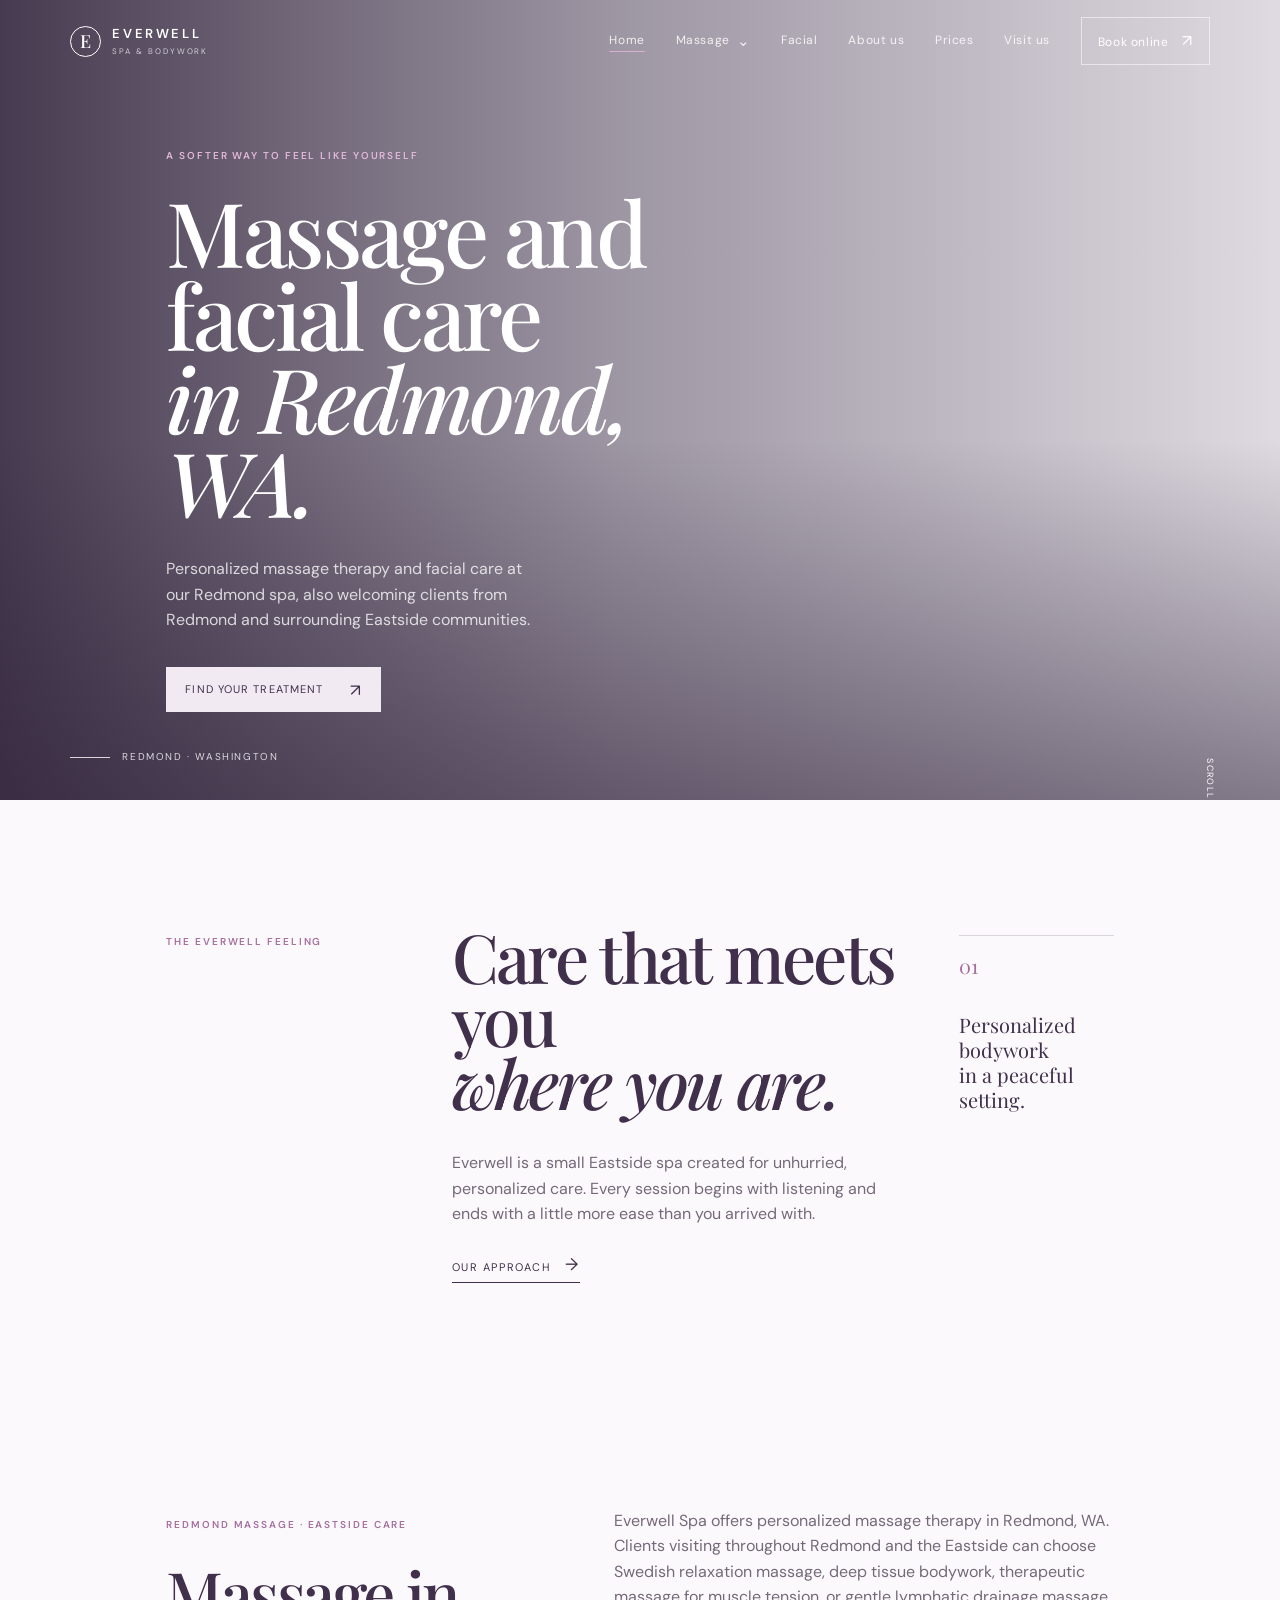
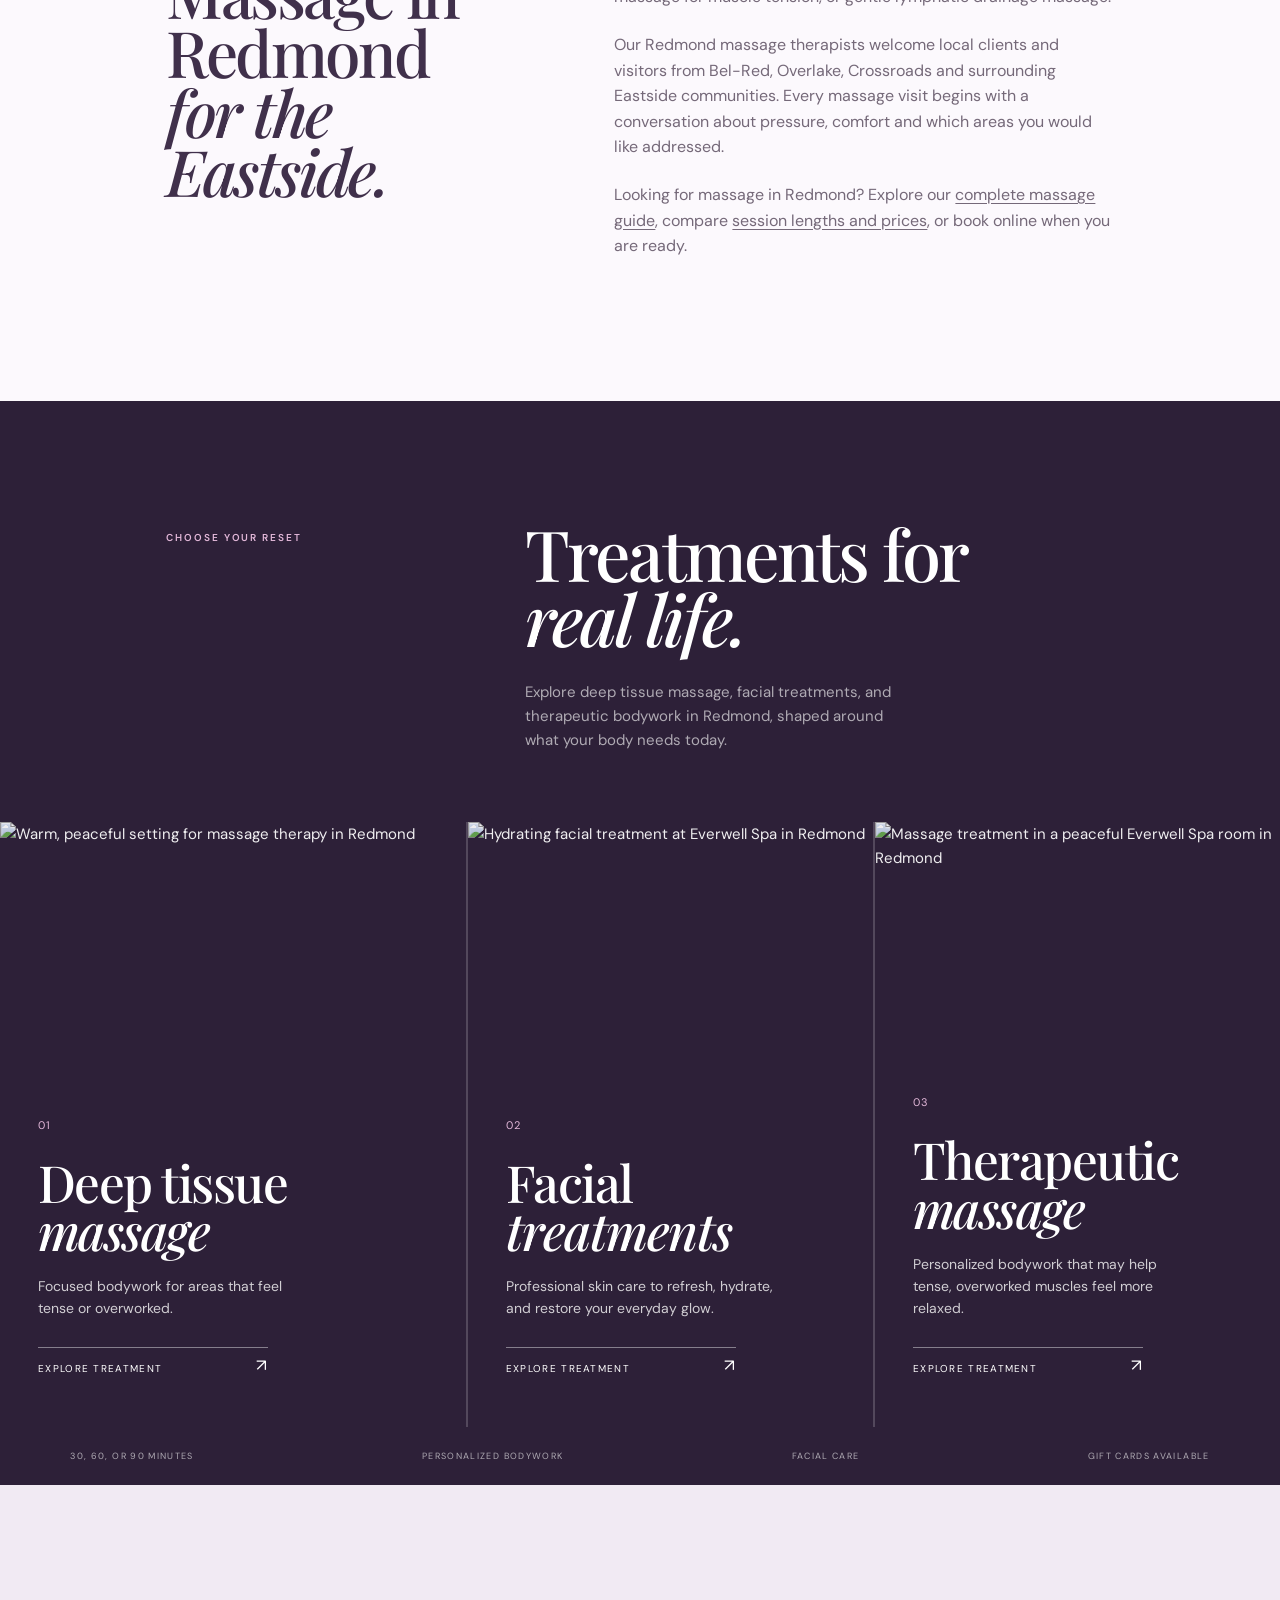
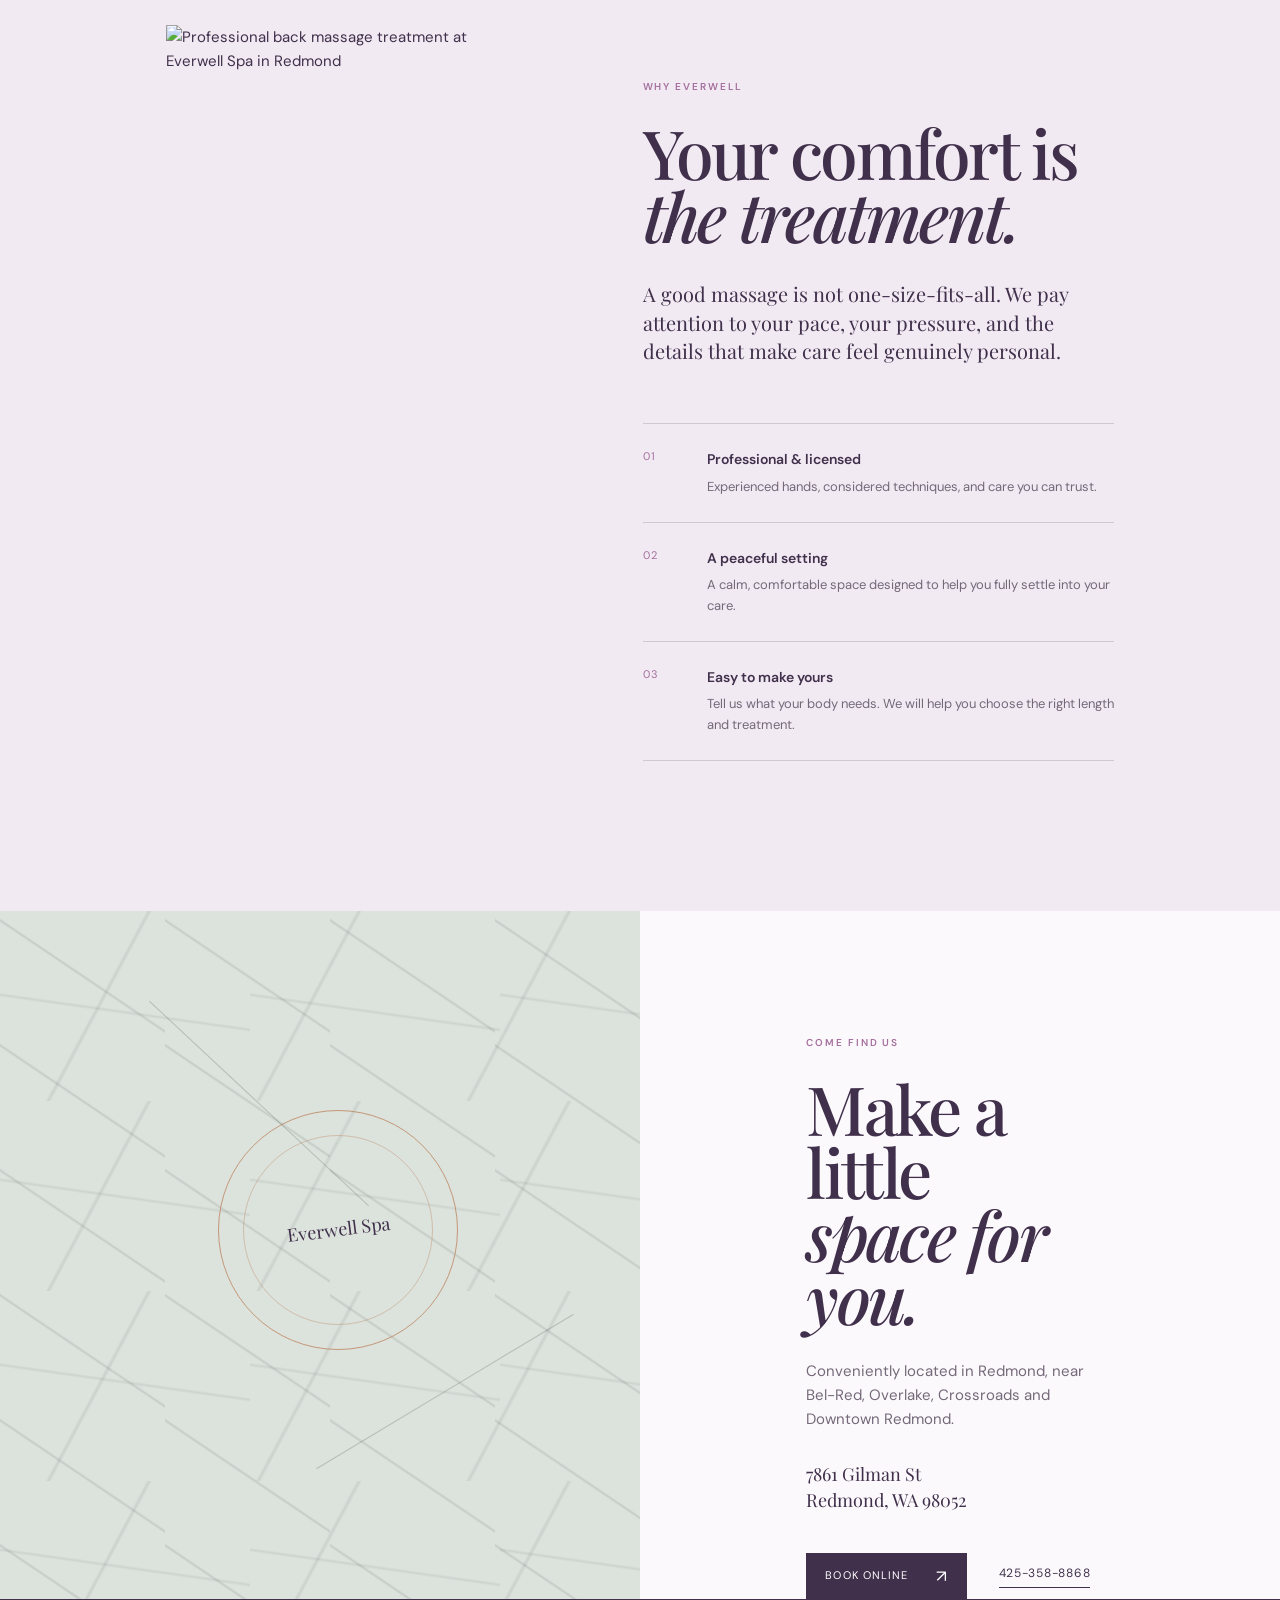
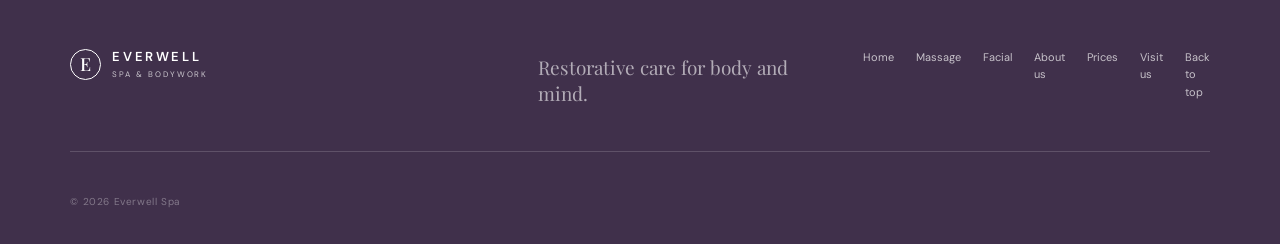
==== commit 919d8033: "Optimize Everwell Spa local SEO" ====
--- a/index.html
+++ b/index.html
@@ -3,10 +3,11 @@
   <head>
     <meta charset="UTF-8" />
     <meta name="viewport" content="width=device-width, initial-scale=1.0" />
-    <meta name="description" content="Everwell Spa offers personalized massage therapy and facial treatments in Redmond, WA, welcoming clients from nearby Bellevue and the Eastside. Book online." />
+    <meta name="description" content="Everwell Spa offers personalized massage therapy and facial treatments in Redmond, WA, welcoming clients from Redmond and surrounding Eastside communities. Book online." />
     <title>Massage Spa in Redmond, WA | Everwell Spa</title>
     <link rel="canonical" href="https://www.everwellspa.com/" />
-    <script type="application/ld+json">{"@context":"https://schema.org","@graph":[{"@type":["HealthAndBeautyBusiness","LocalBusiness"],"@id":"https://www.everwellspa.com/#business","name":"Everwell Spa","url":"https://www.everwellspa.com/","telephone":"+1-425-358-8868","address":{"@type":"PostalAddress","streetAddress":"7861 Gilman St","addressLocality":"Redmond","addressRegion":"WA","postalCode":"98052","addressCountry":"US"},"areaServed":["Redmond","Bellevue","Eastside"]},{"@type":"WebSite","@id":"https://www.everwellspa.com/#website","url":"https://www.everwellspa.com/","name":"Everwell Spa","publisher":{"@id":"https://www.everwellspa.com/#business"}}]}</script>
+    <meta property="og:type" content="website" /><meta property="og:title" content="Massage Spa in Redmond, WA | Everwell Spa" /><meta property="og:description" content="Personalized massage therapy and facial treatments at Everwell Spa in Redmond, WA. Explore services and book your visit online." /><meta property="og:url" content="https://www.everwellspa.com/" /><meta property="og:site_name" content="Everwell Spa" />
+    <script type="application/ld+json">{"@context":"https://schema.org","@graph":[{"@type":["HealthAndBeautyBusiness","LocalBusiness"],"@id":"https://www.everwellspa.com/#business","name":"Everwell Spa","url":"https://www.everwellspa.com/","telephone":"+1-425-358-8868","address":{"@type":"PostalAddress","streetAddress":"7861 Gilman St","addressLocality":"Redmond","addressRegion":"WA","postalCode":"98052","addressCountry":"US"},"areaServed":["Redmond","Eastside"]},{"@type":"WebSite","@id":"https://www.everwellspa.com/#website","url":"https://www.everwellspa.com/","name":"Everwell Spa","publisher":{"@id":"https://www.everwellspa.com/#business"}}]}</script>
     <link rel="preconnect" href="https://fonts.googleapis.com" />
     <link rel="preconnect" href="https://fonts.gstatic.com" crossorigin />
     <link href="https://fonts.googleapis.com/css2?family=DM+Sans:wght@400;500;600&family=Playfair+Display:wght@500;600&display=swap" rel="stylesheet" />
@@ -24,9 +25,9 @@
       </button>
       <nav class="site-nav" id="site-nav" aria-label="Primary navigation">
         <a href="index.html">Home</a>
-        <div class="nav-dropdown"><a class="nav-parent" href="massage-bellevue.html" aria-haspopup="true" aria-expanded="false">Massage <span class="nav-chevron">⌄</span></a><div class="dropdown-menu"><a href="swedish-massage.html">Swedish Massage</a><a href="deep-tissue-massage.html">Deep Tissue Massage</a><a href="pain-relief-massage.html">Pain Relief Massage</a></div></div>
+        <div class="nav-dropdown"><a class="nav-parent" href="massage-redmond.html" aria-haspopup="true" aria-expanded="false">Massage <span class="nav-chevron">⌄</span></a><div class="dropdown-menu"><a href="swedish-massage.html">Swedish Massage</a><a href="deep-tissue-massage.html">Deep Tissue Massage</a><a href="pain-relief-massage.html">Pain Relief Massage</a></div></div>
         <a href="facial.html">Facial</a>
-        <a href="about-us.html">About us</a>
+        <a href="about-us.html">About us</a><a href="contact.html">Contact</a>
         <a href="prices.html">Prices</a>
         <a href="#visit">Visit us</a>
         <a class="nav-book" href="https://book.squareup.com/appointments/l92gg4wokn3pt9/location/LST0HAY66RVN9/services" target="_blank" rel="noreferrer">Book online <span aria-hidden="true">↗</span></a>
@@ -40,7 +41,7 @@
         <div class="hero-content reveal">
           <p class="eyebrow">A softer way to feel like yourself</p>
           <h1 id="hero-title">Massage and facial care<br /><em>in Redmond, WA.</em></h1>
-          <p class="hero-copy">Personalized massage therapy and facial care at our Redmond spa, also welcoming clients from nearby Bellevue and the Eastside.</p>
+          <p class="hero-copy">Personalized massage therapy and facial care at our Redmond spa, also welcoming clients from Redmond and surrounding Eastside communities.</p>
           <a class="button button-light" href="https://book.squareup.com/appointments/l92gg4wokn3pt9/location/LST0HAY66RVN9/services" target="_blank" rel="noreferrer">Find your treatment <span aria-hidden="true">↗</span></a>
         </div>
         <div class="hero-note"><span class="line"></span><span>Redmond · Washington</span></div>
@@ -63,9 +64,9 @@
       <section class="service-copy section-pad local-discovery" aria-labelledby="local-discovery-title">
         <div><div class="section-label">Redmond massage · Eastside care</div><h2 id="local-discovery-title">Massage in Redmond<br /><em>for the Eastside.</em></h2></div>
         <div>
-          <p>Everwell Spa offers personalized massage therapy in Redmond, WA. Clients visiting from nearby Bellevue or elsewhere on the Eastside can choose Swedish relaxation massage, deep tissue bodywork, therapeutic massage for muscle tension, or gentle lymphatic drainage massage.</p>
-          <p>Our Redmond massage therapists welcome local clients and visitors from Bellevue, Bel-Red, Overlake, Crossroads and surrounding Eastside communities. Every massage visit begins with a conversation about pressure, comfort and which areas you would like addressed.</p>
-          <p>If a search for “massage near me” or “Redmond massage spa” brought you here, explore our <a href="massage-bellevue.html">complete massage guide</a>, compare <a href="prices.html">session lengths and prices</a>, or book online when you are ready.</p>
+          <p>Everwell Spa offers personalized massage therapy in Redmond, WA. Clients visiting throughout Redmond and the Eastside can choose Swedish relaxation massage, deep tissue bodywork, therapeutic massage for muscle tension, or gentle lymphatic drainage massage.</p>
+          <p>Our Redmond massage therapists welcome local clients and visitors from Bel-Red, Overlake, Crossroads and surrounding Eastside communities. Every massage visit begins with a conversation about pressure, comfort and which areas you would like addressed.</p>
+          <p>Looking for massage in Redmond? Explore our <a href="massage-redmond.html">complete massage guide</a>, compare <a href="prices.html">session lengths and prices</a>, or book online when you are ready.</p>
         </div>
       </section>
 
@@ -80,14 +81,14 @@
         <div class="treatment-grid">
           <article class="treatment-card treatment-featured reveal">
             <img src="https://static.wixstatic.com/media/11062b_132ee88e47e44f83a93686dcce38251a~mv2.jpg/v1/crop/x_687,y_0,w_3626,h_2813/fill/w_900,h_1100,al_c,q_80,usm_0.66_1.00_0.01,enc_avif,quality_auto/%E7%83%AD%E7%9F%B3%E6%8C%89%E6%91%A9%E8%AA%B2%E7%A8%8B.jpg" alt="Warm, peaceful setting for massage therapy in Redmond" loading="lazy" />
-            <div class="treatment-overlay"><span>01</span><h3>Deep tissue<br /><em>massage</em></h3><p>Focused therapeutic massage for muscle tension and the places that hold onto stress.</p><a href="deep-tissue-massage.html" aria-label="Explore deep tissue massage near Bellevue">Explore treatment <span>↗</span></a></div>
+            <div class="treatment-overlay"><span>01</span><h3>Deep tissue<br /><em>massage</em></h3><p>Focused bodywork for areas that feel tense or overworked.</p><a href="deep-tissue-massage.html" aria-label="Explore deep tissue massage in Redmond">Explore treatment <span>↗</span></a></div>
           </article>
           <article class="treatment-card reveal">
-            <img src="https://static.wixstatic.com/media/11062b_4e6f757f11ee42cdb49279fd74325176~mv2.jpg/v1/crop/x_1147,y_0,w_2706,h_3333/fill/w_760,h_960,al_c,q_80,usm_0.66_1.00_0.01,enc_avif,quality_auto/%E4%B8%80%E5%90%8D%E5%A9%A6%E5%A5%B3%E8%92%99%E9%9D%A2.jpg" alt="Hydrating facial treatment" loading="lazy" />
+            <img src="https://static.wixstatic.com/media/11062b_4e6f757f11ee42cdb49279fd74325176~mv2.jpg/v1/crop/x_1147,y_0,w_2706,h_3333/fill/w_760,h_960,al_c,q_80,usm_0.66_1.00_0.01,enc_avif,quality_auto/%E4%B8%80%E5%90%8D%E5%A9%A6%E5%A5%B3%E8%92%99%E9%9D%A2.jpg" alt="Hydrating facial treatment at Everwell Spa in Redmond" loading="lazy" />
             <div class="treatment-overlay"><span>02</span><h3>Facial<br /><em>treatments</em></h3><p>Professional skin care to refresh, hydrate, and restore your everyday glow.</p><a href="facial.html" aria-label="Explore facial treatments">Explore treatment <span>↗</span></a></div>
           </article>
           <article class="treatment-card treatment-third reveal">
-            <img src="https://static.wixstatic.com/media/nsplsh_926ae877fe1940059a32a6301a840288~mv2.jpg/v1/crop/x_0,y_1187,w_3277,h_2543/fill/w_760,h_960,al_c,q_80,usm_0.66_1.00_0.01,enc_avif,quality_auto/Image%20by%20Massage%20a%20Domicile.jpg" alt="Massage therapy in a peaceful room" loading="lazy" />
+            <img src="https://static.wixstatic.com/media/nsplsh_926ae877fe1940059a32a6301a840288~mv2.jpg/v1/crop/x_0,y_1187,w_3277,h_2543/fill/w_760,h_960,al_c,q_80,usm_0.66_1.00_0.01,enc_avif,quality_auto/Image%20by%20Massage%20a%20Domicile.jpg" alt="Massage treatment in a peaceful Everwell Spa room in Redmond" loading="lazy" />
             <div class="treatment-overlay"><span>03</span><h3>Therapeutic<br /><em>massage</em></h3><p>Personalized bodywork that may help tense, overworked muscles feel more relaxed.</p><a href="pain-relief-massage.html" aria-label="Explore therapeutic massage for muscle tension">Explore treatment <span>↗</span></a></div>
           </article>
         </div>
@@ -95,7 +96,7 @@
       </section>
 
       <section class="promise section-pad" id="why-everwell" aria-labelledby="promise-title">
-        <div class="promise-image reveal"><img src="https://static.wixstatic.com/media/11062b_49be44cfc78248dbb6c3fcc3eafe468d~mv2.jpg/v1/fill/w_900,h_1040,al_c,q_80,usm_0.66_1.00_0.01,enc_avif,quality_auto/%E6%94%BE%E9%AC%86%E8%83%8C%E9%83%A8%E6%8C%89%E6%91%A9.jpg" alt="Professional back massage treatment" loading="lazy" /></div>
+        <div class="promise-image reveal"><img src="https://static.wixstatic.com/media/11062b_49be44cfc78248dbb6c3fcc3eafe468d~mv2.jpg/v1/fill/w_900,h_1040,al_c,q_80,usm_0.66_1.00_0.01,enc_avif,quality_auto/%E6%94%BE%E9%AC%86%E8%83%8C%E9%83%A8%E6%8C%89%E6%91%A9.jpg" alt="Professional back massage treatment at Everwell Spa in Redmond" loading="lazy" /></div>
         <div class="promise-content reveal">
           <div class="section-label">Why Everwell</div>
           <h2 id="promise-title">Your comfort is<br /><em>the treatment.</em></h2>
@@ -113,7 +114,7 @@
         <div class="visit-content section-pad reveal">
           <div class="section-label">Come find us</div>
           <h2 id="visit-title">Make a little<br /><em>space for you.</em></h2>
-          <p>Conveniently located in Redmond, near BelRed, Wilburton, Overlake, Crossroads, and Downtown Bellevue.</p>
+          <p>Conveniently located in Redmond, near Bel-Red, Overlake, Crossroads and Downtown Redmond.</p>
           <address>7861 Gilman St<br />Redmond, WA 98052</address>
           <div class="visit-actions"><a class="button button-dark" href="https://book.squareup.com/appointments/l92gg4wokn3pt9/location/LST0HAY66RVN9/services" target="_blank" rel="noreferrer">Book online <span>↗</span></a><a class="phone-link" href="tel:4253588868">425-358-8868</a></div>
         </div>
@@ -123,7 +124,7 @@
     <footer class="site-footer">
       <a class="brand footer-brand" href="#top"><span class="brand-mark" aria-hidden="true">E</span><span><strong>EVERWELL</strong><small>SPA & BODYWORK</small></span></a>
       <p>Restorative care for body and mind.</p>
-      <div class="footer-right"><a href="massage-bellevue.html">Massage</a><a href="facial.html">Facial</a><a href="about-us.html">About us</a><a href="#visit">Visit us</a></div>
+      <div class="footer-right"><a href="massage-redmond.html">Massage</a><a href="facial.html">Facial</a><a href="about-us.html">About us</a><a href="contact.html">Contact</a><a href="#visit">Visit us</a></div>
       <small class="copyright">© 2026 Everwell Spa</small>
     </footer>
     <script src="script.js"></script>
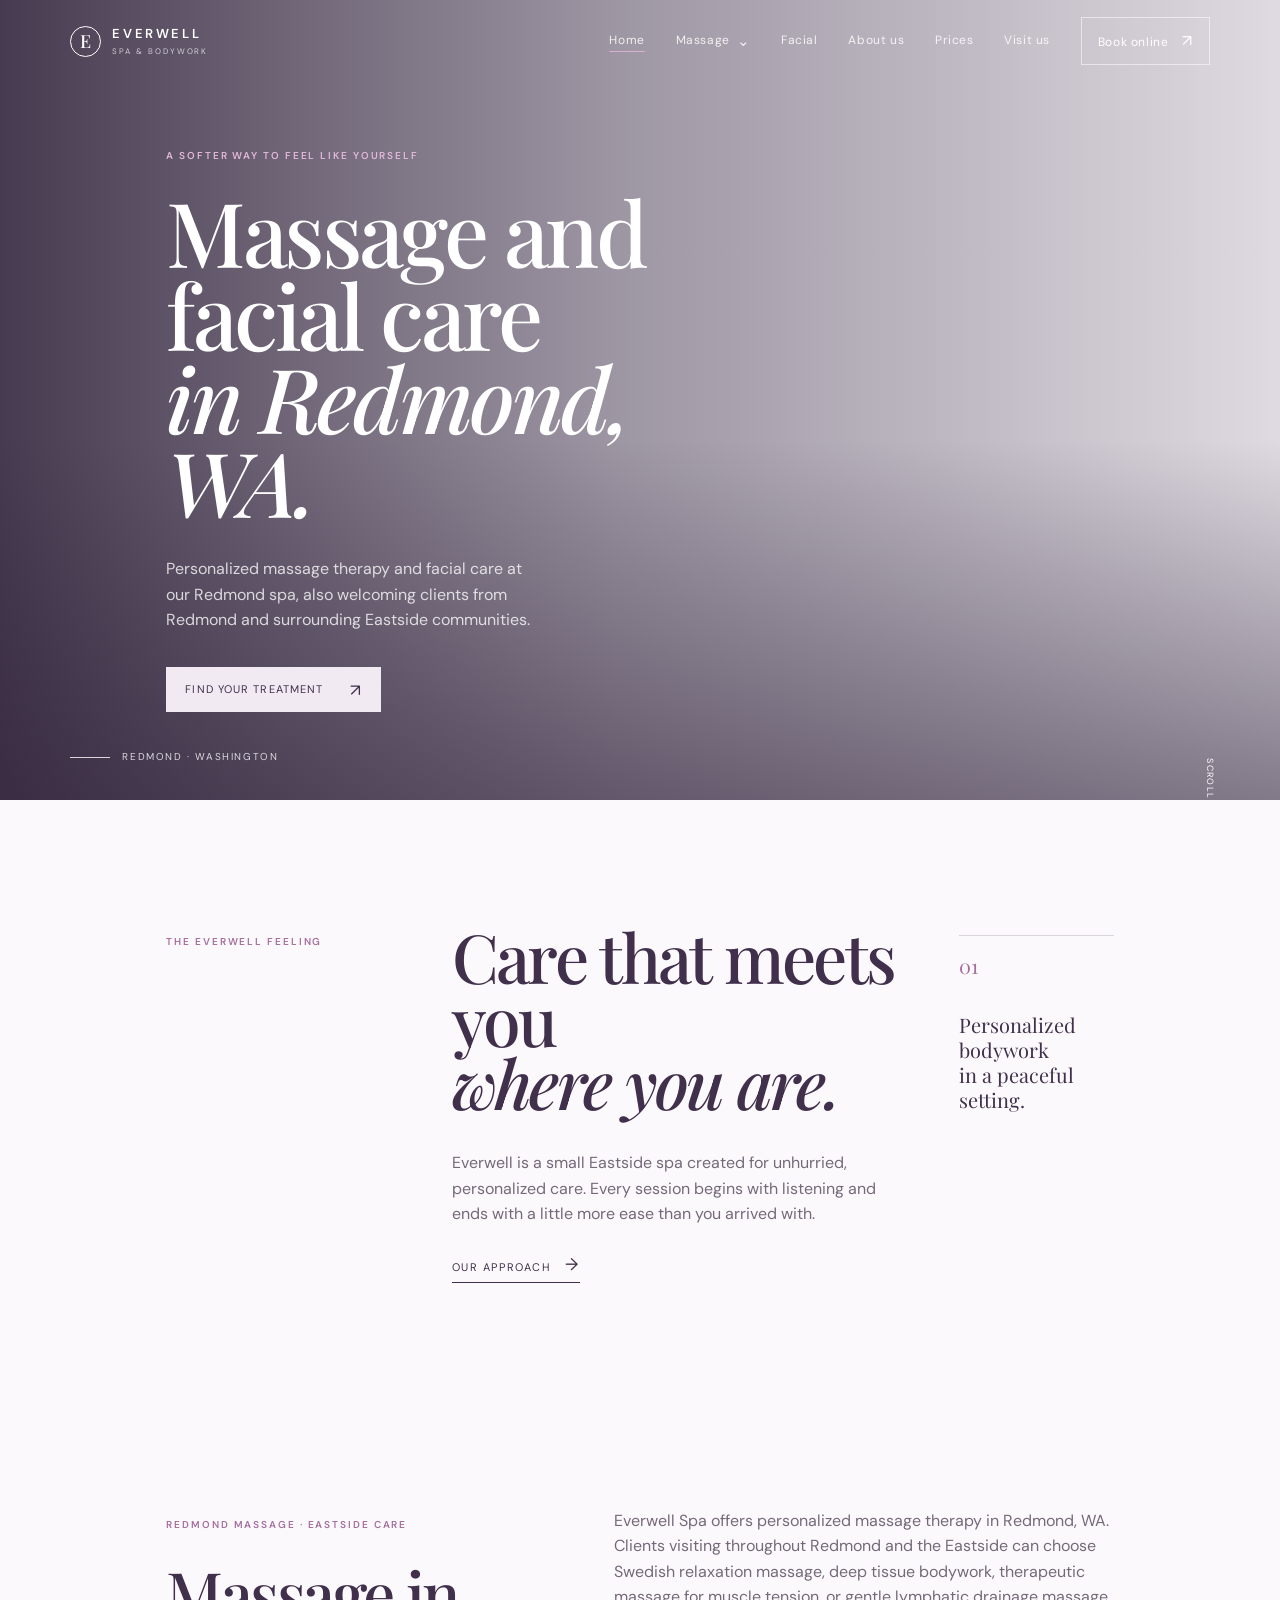
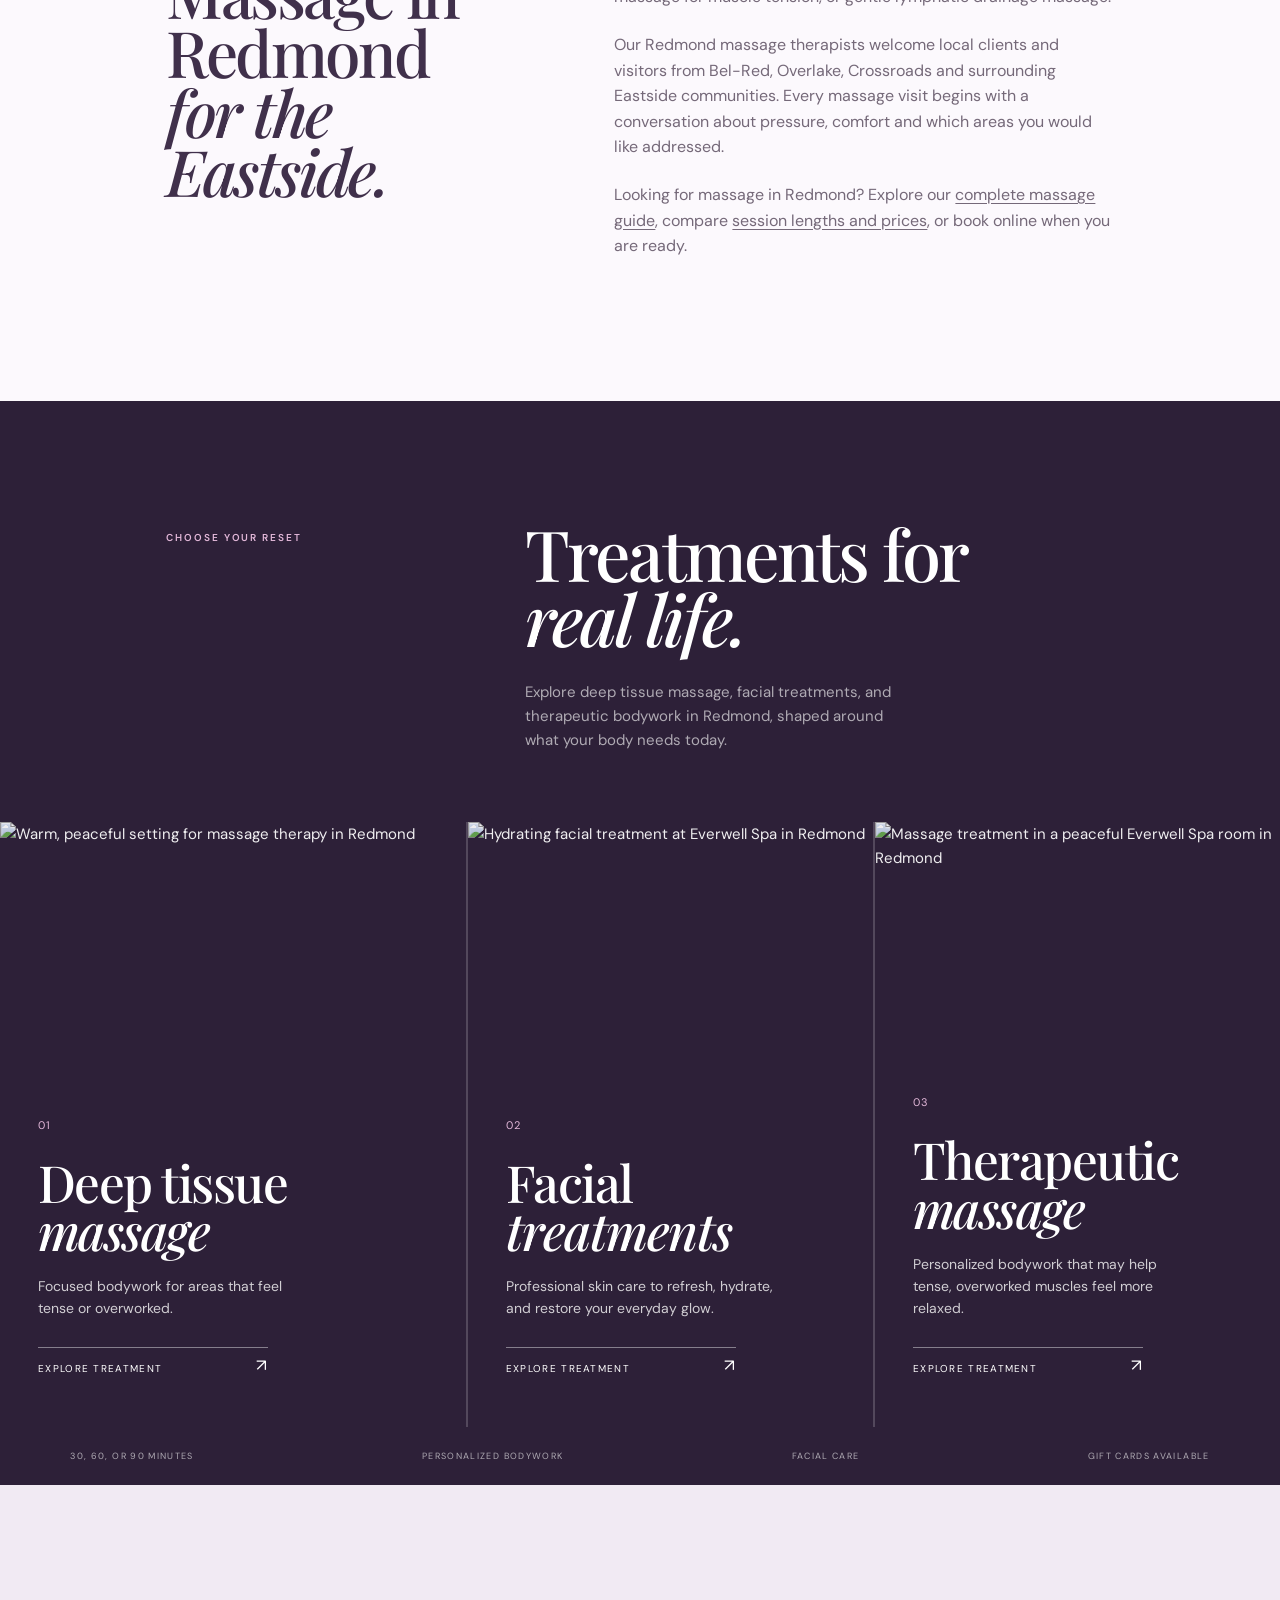
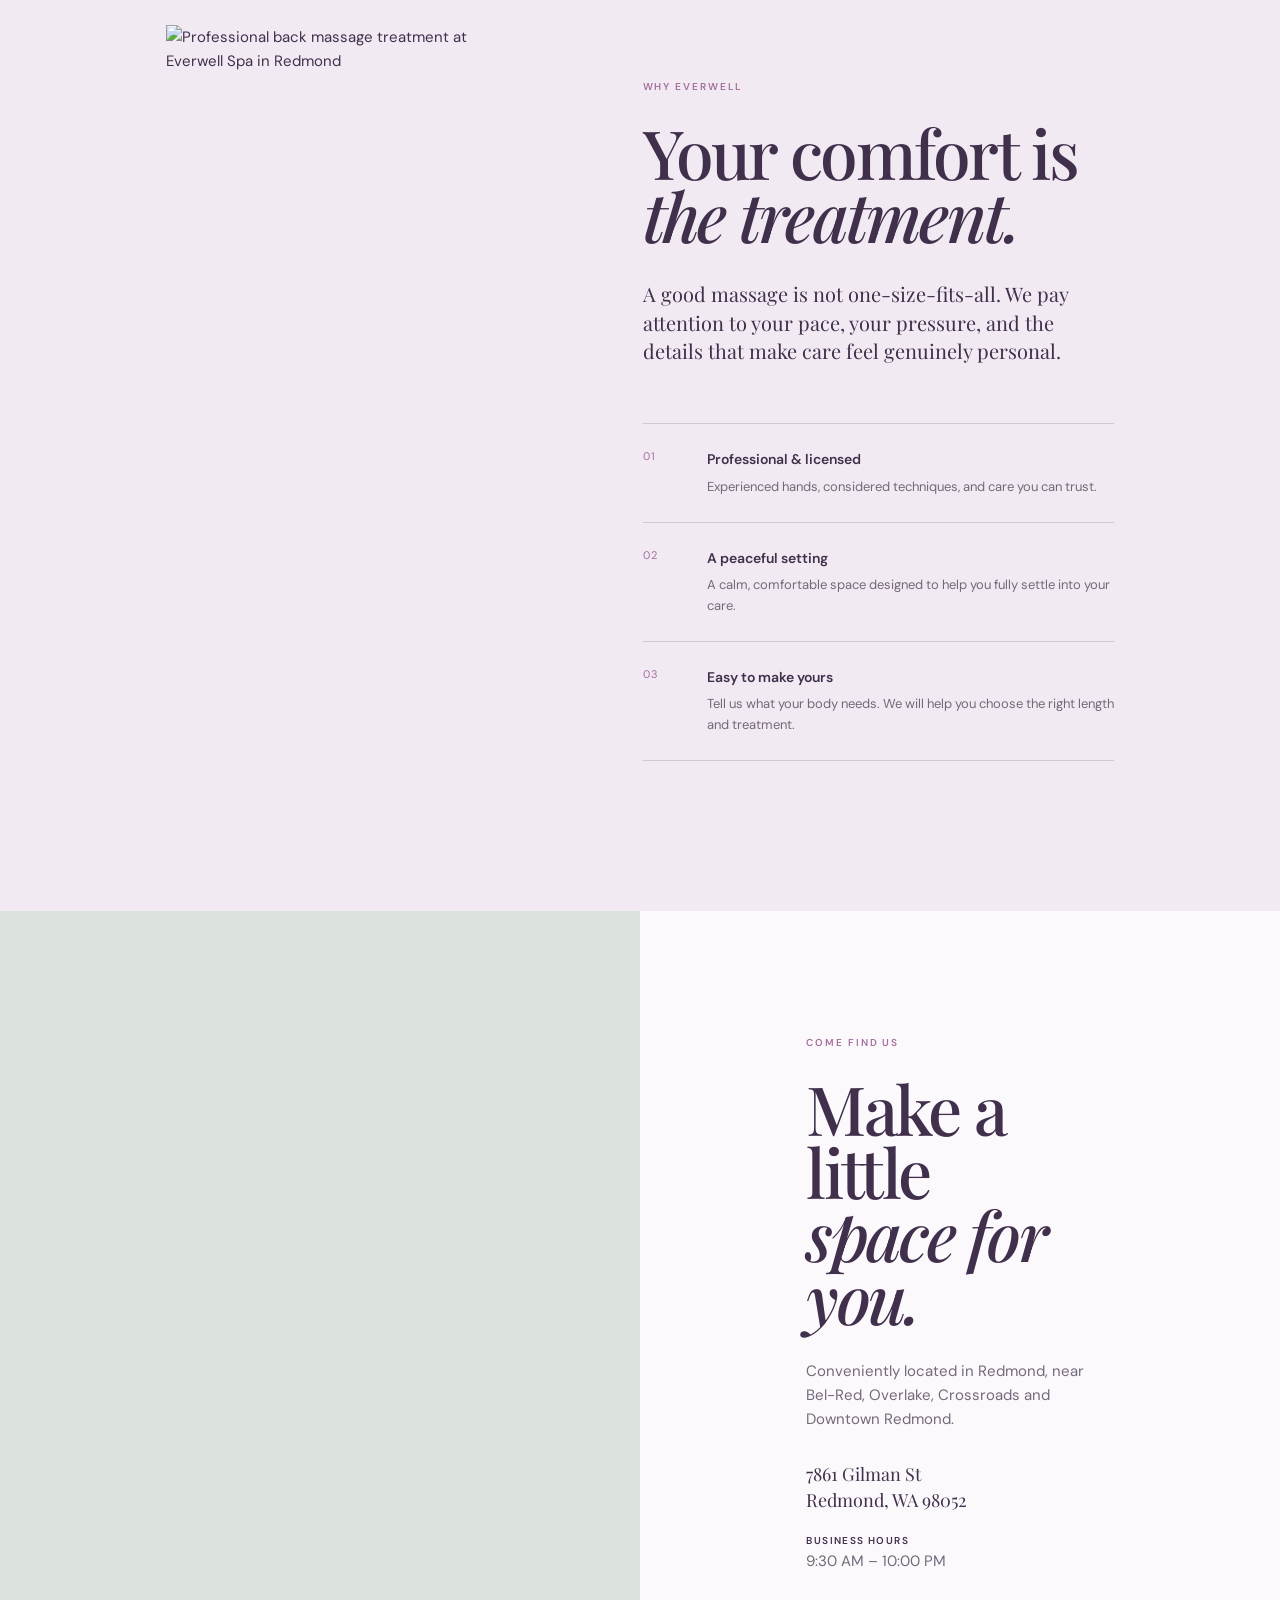
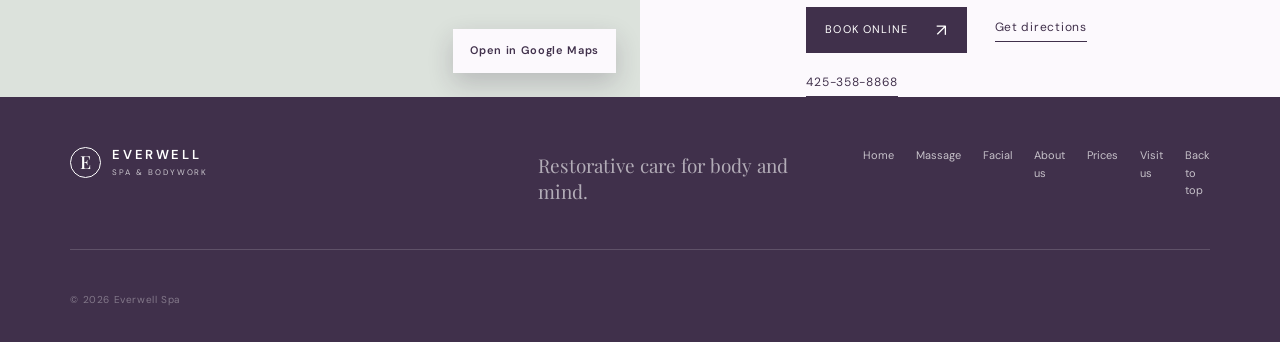
==== commit 7e4502d9: "Add business hours and embedded map" ====
--- a/index.html
+++ b/index.html
@@ -7,7 +7,7 @@
     <title>Massage Spa in Redmond, WA | Everwell Spa</title>
     <link rel="canonical" href="https://www.everwellspa.com/" />
     <meta property="og:type" content="website" /><meta property="og:title" content="Massage Spa in Redmond, WA | Everwell Spa" /><meta property="og:description" content="Personalized massage therapy and facial treatments at Everwell Spa in Redmond, WA. Explore services and book your visit online." /><meta property="og:url" content="https://www.everwellspa.com/" /><meta property="og:site_name" content="Everwell Spa" />
-    <script type="application/ld+json">{"@context":"https://schema.org","@graph":[{"@type":["HealthAndBeautyBusiness","LocalBusiness"],"@id":"https://www.everwellspa.com/#business","name":"Everwell Spa","url":"https://www.everwellspa.com/","telephone":"+1-425-358-8868","address":{"@type":"PostalAddress","streetAddress":"7861 Gilman St","addressLocality":"Redmond","addressRegion":"WA","postalCode":"98052","addressCountry":"US"},"areaServed":["Redmond","Eastside"]},{"@type":"WebSite","@id":"https://www.everwellspa.com/#website","url":"https://www.everwellspa.com/","name":"Everwell Spa","publisher":{"@id":"https://www.everwellspa.com/#business"}}]}</script>
+    <script type="application/ld+json">{"@context":"https://schema.org","@graph":[{"@type":["HealthAndBeautyBusiness","LocalBusiness"],"@id":"https://www.everwellspa.com/#business","name":"Everwell Spa","url":"https://www.everwellspa.com/","telephone":"+1-425-358-8868","address":{"@type":"PostalAddress","streetAddress":"7861 Gilman St","addressLocality":"Redmond","addressRegion":"WA","postalCode":"98052","addressCountry":"US"},"openingHours":"09:30-22:00","areaServed":["Redmond","Eastside"]},{"@type":"WebSite","@id":"https://www.everwellspa.com/#website","url":"https://www.everwellspa.com/","name":"Everwell Spa","publisher":{"@id":"https://www.everwellspa.com/#business"}}]}</script>
     <link rel="preconnect" href="https://fonts.googleapis.com" />
     <link rel="preconnect" href="https://fonts.gstatic.com" crossorigin />
     <link href="https://fonts.googleapis.com/css2?family=DM+Sans:wght@400;500;600&family=Playfair+Display:wght@500;600&display=swap" rel="stylesheet" />
@@ -110,13 +110,14 @@
       </section>
 
       <section class="visit" id="visit" aria-labelledby="visit-title">
-        <div class="visit-map" aria-hidden="true"><span class="map-cross cross-one"></span><span class="map-cross cross-two"></span><span class="map-ring"></span><span class="map-label">Everwell Spa</span></div>
+        <div class="visit-map"><iframe src="https://www.google.com/maps?q=7861%20Gilman%20St%2C%20Redmond%2C%20WA%2098052&amp;output=embed" title="Map showing Everwell Spa at 7861 Gilman St in Redmond" loading="lazy" referrerpolicy="no-referrer-when-downgrade"></iframe><a class="map-directions" href="https://www.google.com/maps/dir/?api=1&amp;destination=7861+Gilman+St%2C+Redmond%2C+WA+98052" target="_blank" rel="noreferrer">Open in Google Maps</a></div>
         <div class="visit-content section-pad reveal">
           <div class="section-label">Come find us</div>
           <h2 id="visit-title">Make a little<br /><em>space for you.</em></h2>
           <p>Conveniently located in Redmond, near Bel-Red, Overlake, Crossroads and Downtown Redmond.</p>
           <address>7861 Gilman St<br />Redmond, WA 98052</address>
-          <div class="visit-actions"><a class="button button-dark" href="https://book.squareup.com/appointments/l92gg4wokn3pt9/location/LST0HAY66RVN9/services" target="_blank" rel="noreferrer">Book online <span>↗</span></a><a class="phone-link" href="tel:4253588868">425-358-8868</a></div>
+          <p class="business-hours"><span>Business hours</span><time datetime="09:30">9:30 AM</time>–<time datetime="22:00">10:00 PM</time></p>
+          <div class="visit-actions"><a class="button button-dark" href="https://book.squareup.com/appointments/l92gg4wokn3pt9/location/LST0HAY66RVN9/services" target="_blank" rel="noreferrer">Book online <span>↗</span></a><a class="phone-link" href="https://www.google.com/maps/dir/?api=1&amp;destination=7861+Gilman+St%2C+Redmond%2C+WA+98052" target="_blank" rel="noreferrer">Get directions</a><a class="phone-link" href="tel:4253588868">425-358-8868</a></div>
         </div>
       </section>
     </main>
--- a/styles.css
+++ b/styles.css
@@ -19,13 +19,14 @@
 .treatments { background: var(--deep); color: white; padding-top: 120px; }.treatments-head { display: grid; grid-template-columns: 1fr 2fr; gap: 5vw; padding-bottom: 70px; }.treatments-head .section-label { color: #d29a75; }.treatments h2 { font-size: clamp(3rem, 5.5vw, 5.2rem); }.section-intro { max-width: 390px; color: rgba(255,255,255,.62); margin: 28px 0 0; }.treatment-grid { display: grid; grid-template-columns: 1.15fr 1fr 1fr; gap: 2px; background: rgba(255,255,255,.18); }.treatment-card { min-height: 605px; position: relative; overflow: hidden; background: var(--deep); }.treatment-card img { position: absolute; inset: 0; width: 100%; height: 100%; object-fit: cover; filter: saturate(.76); transition: transform .8s cubic-bezier(.2,.7,.2,1), filter .5s; }.treatment-card:hover img { transform: scale(1.05); filter: saturate(1); }.treatment-card:after { content: ''; position: absolute; inset: 0; background: linear-gradient(0deg, rgba(13,27,22,.92), rgba(13,27,22,.08) 65%); }.treatment-overlay { position: absolute; z-index: 1; bottom: 0; padding: 36px 38px; }.treatment-overlay > span { color: #d6a27e; font-size: 11px; letter-spacing: .13em; }.treatment-overlay h3 { font: 500 clamp(2.3rem, 4vw, 4rem)/.95 var(--serif); letter-spacing: -.03em; margin: 22px 0 20px; }.treatment-overlay p { color: rgba(255,255,255,.7); max-width: 270px; margin: 0 0 27px; font-size: 14px; }.treatment-overlay a { border-top: 1px solid rgba(255,255,255,.42); display: flex; justify-content: space-between; padding-top: 13px; max-width: 230px; font-size: 10px; letter-spacing: .13em; text-transform: uppercase; }.treatment-overlay a span { font-size: 17px; line-height: 9px; }.service-strip { display: flex; justify-content: space-between; gap: 18px; color: rgba(255,255,255,.53); text-transform: uppercase; letter-spacing: .15em; font-size: 9px; padding: 22px 5.5vw; }
 .treatments-head .section-label, .treatment-overlay > span { color: var(--accent-on-dark); }.treatment-card:after { background: linear-gradient(0deg, rgba(45,32,56,.94), rgba(45,32,56,.08) 65%); }.treatment-overlay p { color: var(--text-on-dark); }.treatment-overlay a { min-height: 44px; }.service-strip { color: rgba(255,255,255,.62); }
 .promise { display: grid; grid-template-columns: .85fr 1.15fr; gap: 10vw; padding-top: 140px; padding-bottom: 150px; background: var(--cream); }.promise-image { height: 670px; overflow: hidden; }.promise-image img { width: 100%; height: 100%; object-fit: cover; }.promise-content { padding-top: 45px; }.promise h2 { margin-top: 26px; }.promise-lead { font: 20px/1.42 var(--serif); max-width: 475px; margin: 33px 0 58px; }.promise-list { border-top: 1px solid var(--line); }.promise-list > div { display: grid; grid-template-columns: 50px 1fr; gap: 14px; padding: 24px 0; border-bottom: 1px solid var(--line); }.promise-list > div > span { color: var(--copper); font-size: 11px; letter-spacing: .12em; }.promise-list h3 { margin: 0; font-size: 14px; font-weight: 600; }.promise-list p { color: var(--muted); margin: 6px 0 0; font-size: 13px; max-width: 430px; }
-.visit { min-height: 650px; display: grid; grid-template-columns: 1fr 1fr; background: var(--paper); }.visit-map { position: relative; overflow: hidden; background-color: #dce2dc; background-image: linear-gradient(34deg, transparent 48%, rgba(29,45,39,.12) 49%, transparent 50%), linear-gradient(118deg, transparent 47%, rgba(29,45,39,.09) 48%, transparent 49%), linear-gradient(8deg, transparent 45%, rgba(29,45,39,.08) 46%, transparent 47%); background-size: 165px 125px, 210px 190px, 250px 185px; }.map-cross { position: absolute; height: 1px; width: 300px; background: rgba(29,45,39,.2); transform: rotate(43deg); }.cross-one { left: 17%; top: 28%; }.cross-two { right: 7%; bottom: 30%; transform: rotate(-31deg); }.map-ring { position: absolute; width: 240px; height: 240px; border: 1px solid rgba(184,120,77,.7); border-radius: 50%; top: 29%; left: 34%; }.map-ring:after { content: ''; position: absolute; inset: 24px; border: 1px solid rgba(184,120,77,.35); border-radius: 50%; }.map-label { position: absolute; left: calc(34% + 69px); top: calc(29% + 107px); color: var(--ink); font: 18px var(--serif); transform: rotate(-7deg); }.visit-content { padding-top: 115px; }.visit h2 { margin-top: 26px; }.visit-content > p { color: var(--muted); max-width: 390px; margin: 30px 0; }.visit address { font: 18px/1.45 var(--serif); font-style: normal; }.visit-actions { display: flex; align-items: center; gap: 32px; margin-top: 40px; }.button-dark { background: var(--ink); color: white; }.phone-link { border-bottom: 1px solid var(--ink); padding-bottom: 4px; font-size: 12px; letter-spacing: .06em; }
+.visit { min-height: 650px; display: grid; grid-template-columns: 1fr 1fr; background: var(--paper); }.visit-map { position: relative; min-height: 650px; overflow: hidden; background: #dce2dc; }.visit-map iframe { display: block; width: 100%; height: 100%; min-height: inherit; border: 0; }.map-directions { position: absolute; right: 24px; bottom: 24px; z-index: 1; padding: 13px 17px; background: var(--paper); color: var(--ink); box-shadow: 0 10px 26px rgba(45,32,56,.2); font-size: 11px; font-weight: 600; letter-spacing: .06em; }.map-directions:hover { background: var(--ink); color: white; }.visit-content { padding-top: 115px; }.visit h2 { margin-top: 26px; }.visit-content > p { color: var(--muted); max-width: 390px; margin: 30px 0; }.visit address { font: 18px/1.45 var(--serif); font-style: normal; }.business-hours { display: flex; flex-wrap: wrap; gap: 0 4px; font-variant-numeric: tabular-nums; }.business-hours span { flex-basis: 100%; color: var(--ink); font-size: 10px; font-weight: 600; letter-spacing: .14em; text-transform: uppercase; }.visit-content > .business-hours { margin: 20px 0 0; }.service-copy > div:last-child .business-hours { margin: 25px 0 30px; }.visit-actions { display: flex; align-items: center; flex-wrap: wrap; gap: 20px 28px; margin-top: 34px; }.button-dark { background: var(--ink); color: white; }.phone-link { border-bottom: 1px solid var(--ink); padding-bottom: 4px; font-size: 12px; letter-spacing: .06em; }
 .site-footer { background: var(--ink); color: white; padding: 50px 5.5vw 34px; display: grid; grid-template-columns: 1.5fr 1fr 1fr; gap: 40px; align-items: start; }.footer-brand { align-self: start; }.site-footer p { color: rgba(255,255,255,.6); margin: 5px 0; font: 19px var(--serif); }.footer-right { display: flex; gap: 22px; font-size: 11px; color: rgba(255,255,255,.7); }.copyright { grid-column: 1 / -1; color: rgba(255,255,255,.35); font-size: 10px; letter-spacing: .06em; padding-top: 42px; border-top: 1px solid rgba(255,255,255,.16); }
 .reveal { opacity: 0; transform: translateY(24px); transition: opacity .75s ease-out, transform .75s ease-out; }.reveal.visible { opacity: 1; transform: none; }
 @media (max-width: 800px) { .site-header { height: 72px; padding: 0 6vw; }.menu-toggle { display: flex; flex-direction: column; gap: 6px; padding: 10px 0 10px 10px; cursor: pointer; }.menu-toggle span { display: block; width: 24px; height: 1px; background: currentColor; transition: transform .25s; }.site-nav { position: absolute; top: 72px; right: 6vw; left: 6vw; padding: 25px; display: none; flex-direction: column; align-items: stretch; gap: 20px; background: var(--paper); color: var(--ink); box-shadow: 0 12px 30px rgba(0,0,0,.12); }.site-nav.open { display: flex; }.nav-dropdown { height: auto; display: block; }.nav-parent { justify-content: space-between; width: 100%; opacity: 1; }.dropdown-menu { position: static; display: none; opacity: 1; visibility: visible; transform: none; box-shadow: none; background: var(--cream); margin-top: 12px; }.nav-dropdown.open .dropdown-menu { display: block; }.dropdown-menu a { padding: 12px 16px; }.nav-book { text-align: center; border-color: var(--ink); }.hero { min-height: 700px; height: 88vh; }.hero-content { margin-left: 8vw; margin-right: 8vw; }.hero h1 { font-size: clamp(3.4rem, 14vw, 5.5rem); }.hero-copy { font-size: 14px; max-width: 300px; }.hero-note { left: 8vw; bottom: 28px; }.scroll-cue { display: none; }.section-pad { padding-left: 8vw; padding-right: 8vw; }.intro { display: block; padding-top: 85px; padding-bottom: 85px; }.intro-copy { margin-top: 45px; }.intro-copy p { margin-top: 28px; font-size: 15px; }.intro-aside { margin-top: 60px; max-width: 230px; }.treatments { padding-top: 85px; }.treatments-head { display: block; padding-bottom: 46px; }.treatments-head > div:last-child { margin-top: 42px; }.treatment-grid { display: block; }.treatment-card { min-height: 540px; margin-bottom: 2px; }.treatment-overlay { padding: 28px 8vw; }.treatment-overlay h3 { font-size: 3rem; }.service-strip { flex-wrap: wrap; padding: 22px 8vw; line-height: 1.4; }.promise { display: block; padding-top: 85px; padding-bottom: 90px; }.promise-image { height: 460px; margin-bottom: 65px; }.promise-content { padding-top: 0; }.promise-lead { font-size: 18px; margin-bottom: 42px; }.visit { display: flex; flex-direction: column-reverse; }.visit-map { min-height: 380px; }.visit-content { padding-top: 82px; padding-bottom: 85px; }.visit-actions { flex-wrap: wrap; margin-top: 32px; gap: 23px; }.site-footer { display: block; padding: 43px 8vw 30px; }.site-footer p { margin: 30px 0; }.footer-right { flex-wrap: wrap; }.copyright { display: block; margin-top: 43px; }.brand strong { font-size: 12px; } }
 @media (prefers-reduced-motion: reduce) { html { scroll-behavior: auto; }.reveal { opacity: 1; transform: none; transition: none; }.treatment-card img, .button { transition: none; } }
 @media (max-width: 800px) { .service-copy,.faq-section { display:block; padding-top:85px; padding-bottom:85px; }.service-copy>div:last-child,.faq-list { margin-top:42px; } }
 @media (max-width: 800px) { .menu-toggle { align-items: flex-end; justify-content: center; width: 44px; height: 44px; }.site-nav { max-height: calc(100vh - 92px); overflow-y: auto; padding: 22px; gap: 8px; box-shadow: 0 18px 35px rgba(45,32,56,.2); }.site-nav > a, .nav-parent { display: flex; align-items: center; min-height: 44px; }.site-nav [aria-current="page"], .nav-parent[data-section-current="true"] { text-decoration-color: var(--copper); }.dropdown-menu { margin-top: 8px; }.dropdown-menu a { display: flex; align-items: center; min-height: 44px; padding: 10px 16px; }.nav-book { justify-content: center; margin-top: 4px; }.footer-right { gap: 10px 22px; }.footer-right a { display: inline-flex; align-items: center; min-height: 44px; } }
+@media (max-width: 800px) { .visit { display: flex; flex-direction: column-reverse; min-height: 0; }.visit-map { display: block; min-height: 360px; }.map-directions { right: 18px; bottom: 18px; } }
 
 /* Shared inner-page layouts */
 .inner-page { background: var(--paper); }.inner-header { position: absolute; }.page-hero, .detail-hero { min-height: min(790px, 100vh); height: 800px; position: relative; display: flex; align-items: center; overflow: hidden; color: white; }.page-hero-image { position: absolute; inset: 0; background-position: center; background-size: cover; transform: scale(1.01); }.massage-hero .page-hero-image { background-image: url('https://static.wixstatic.com/media/cd5d0b_b638ef2383b34567a41d01e601de0f5a~mv2.jpg/v1/fill/w_1600,h_1000,al_c,q_85,enc_avif,quality_auto/cd5d0b_b638ef2383b34567a41d01e601de0f5a~mv2.jpg'); }.facial-hero .page-hero-image { background-image: url('https://static.wixstatic.com/media/11062b_ef638a1bfa2f4cfe912e440c74a0d75c~mv2.jpg/v1/fill/w_1600,h_1000,al_c,q_85,enc_avif,quality_auto/11062b_ef638a1bfa2f4cfe912e440c74a0d75c~mv2.jpg'); }.about-hero .page-hero-image { background-image: url('https://static.wixstatic.com/media/11062b_4c246fea03464ad49f456f1b60b57f42~mv2.jpg/v1/fill/w_1600,h_1000,al_c,q_85,enc_avif,quality_auto/11062b_4c246fea03464ad49f456f1b60b57f42~mv2.jpg'); }.page-hero-overlay { position: absolute; inset: 0; background: linear-gradient(90deg, rgba(45,32,56,.88) 0%, rgba(45,32,56,.46) 48%, rgba(45,32,56,.14) 100%), linear-gradient(0deg, rgba(45,32,56,.52), transparent 45%); }.page-hero-content { position: relative; z-index: 1; margin-left: 13vw; max-width: 700px; padding-top: 50px; }.page-hero h1, .detail-hero h1 { font: 500 clamp(3.6rem, 7vw, 7rem)/.93 var(--serif); letter-spacing: -.04em; margin: 0; }.page-hero h1 em, .detail-hero h1 em { font-style: italic; font-weight: 500; }.page-hero-content .eyebrow { margin: 0 0 25px; }.page-hero-content > p:last-of-type { max-width: 420px; color: rgba(255,255,255,.82); font-size: 16px; margin: 34px 0; }.page-hero-content > p:last-child { margin-bottom: 0; }
@@ -41,3 +42,270 @@
 .price-hero .page-hero-image { background-image: url('https://static.wixstatic.com/media/11062b_ef638a1bfa2f4cfe912e440c74a0d75c~mv2.jpg/v1/fill/w_1800,h_1100,al_c,q_85,enc_avif,quality_auto/11062b_ef638a1bfa2f4cfe912e440c74a0d75c~mv2.jpg'); }.price-intro { display: grid; grid-template-columns: 1fr 1fr; gap: 8vw; margin: 45px 0 65px 25%; align-items: end; }.price-intro h2 { font-size: clamp(3rem, 5vw, 5rem); }.price-intro p { max-width: 420px; color: var(--muted); font-size: 15px; margin: 0; }.standalone-prices .price-list { margin-top: 0; }.price-notes { display: grid; grid-template-columns: 1fr 2fr; gap: 5vw; padding-top: 110px; padding-bottom: 125px; background: var(--cream); }.price-notes h2 { margin-top: 27px; font-size: clamp(3rem, 5vw, 5rem); }.price-note-grid { display: grid; grid-template-columns: repeat(3, 1fr); gap: 2vw; border-top: 1px solid var(--line); }.price-note-grid article { border-bottom: 1px solid var(--line); padding: 22px 0 28px; }.price-note-grid h3 { font-size: 15px; margin: 0 0 12px; }.price-note-grid p { color: var(--muted); font-size: 13px; margin: 0; }
 .price-hero .page-hero-image { background-image: url('https://static.wixstatic.com/media/11062b_132ee88e47e44f83a93686dcce38251a~mv2.jpg/v1/fill/w_1800,h_1100,al_c,q_85,enc_avif,quality_auto/%E7%83%AD%E7%9F%B3%E6%8C%89%E6%91%A9%E8%AA%B2%E7%A8%8B.jpg'); }.price-notes > div:first-child img { display: block; width: 100%; max-width: 280px; aspect-ratio: 3 / 2; object-fit: cover; margin-top: 48px; }.price-note-grid article { min-height: 125px; }
 @media (max-width: 800px) { .page-hero, .detail-hero { min-height: 700px; height: 88vh; }.page-hero-content { margin: 0 8vw; padding-top: 50px; }.page-hero h1, .detail-hero h1 { font-size: clamp(3.4rem, 14vw, 5.5rem); }.page-hero-content > p:last-of-type { max-width: 320px; font-size: 14px; }.benefit-section, .service-menu, .local-massage, .price-section, .facial-intro, .skin-needs, .about-story, .welcome-section, .price-notes { padding-top: 85px; padding-bottom: 85px; }.benefit-grid, .price-list { margin-left: 0; }.benefit-grid { display: block; margin-top: 45px; }.benefit-grid article { padding-bottom: 35px; }.service-menu, .local-massage { display: block; }.service-menu h2 { margin: 32px 0 35px; }.service-links a { font-size: 19px; }.local-massage-topics { margin-top: 48px; }.local-massage-topics h3 { font-size: 23px; }.price-intro { display: block; margin: 43px 0 45px; }.price-intro p { margin-top: 28px; }.price-row { align-items: start; padding: 19px 0; }.price-row strong { font-size: 16px; }.price-row strong small { display: block; margin-top: 2px; }.price-notes { display: block; }.price-notes h2 { margin-bottom: 43px; }.price-note-grid { display: block; }.price-note-grid article { padding: 19px 0 24px; }.cta-band { display: block; padding: 75px 8vw; }.cta-band .button { margin-top: 30px; }.facial-intro, .skin-needs, .about-story { display: block; }.facial-intro-copy, .skin-needs-content, .about-copy { margin-top: 43px; }.facial-grid { display: block; padding: 0 8vw; }.facial-grid article, .facial-grid article:nth-child(2n) { padding-top: 0; padding-bottom: 50px; }.facial-grid article img { height: 430px; }.skin-needs-content ul { columns: 1; }.about-copy { display: block; }.about-copy h2 { margin-bottom: 35px; }.about-values { display: block; }.about-value-image { min-height: 400px; }.about-value-content { padding-top: 85px; padding-bottom: 85px; }.value-lines { margin-top: 45px; } }
+
+/* Keep every inner page in the phone layout on wide/landscape mobile screens. */
+@media (min-width: 801px) and (max-width: 1100px) {
+  .inner-page .benefit-section,
+  .inner-page .service-menu,
+  .inner-page .local-massage,
+  .inner-page .price-section,
+  .inner-page .facial-intro,
+  .inner-page .skin-needs,
+  .inner-page .about-story,
+  .inner-page .welcome-section,
+  .inner-page .price-notes {
+    padding-top: 85px;
+    padding-bottom: 85px;
+  }
+  .inner-page .benefit-grid,
+  .inner-page .price-list {
+    margin-left: 0;
+  }
+  .inner-page .benefit-grid {
+    margin-top: 45px;
+  }
+  .inner-page .service-menu,
+  .inner-page .local-massage,
+  .inner-page .facial-intro,
+  .inner-page .skin-needs,
+  .inner-page .about-story,
+  .inner-page .price-notes {
+    display: block;
+  }
+  .inner-page .local-massage-topics,
+  .inner-page .facial-intro-copy,
+  .inner-page .skin-needs-content,
+  .inner-page .about-copy {
+    margin-top: 43px;
+  }
+  .inner-page .price-intro {
+    display: block;
+    margin: 43px 0 45px;
+  }
+  .inner-page .price-intro p {
+    margin-top: 28px;
+  }
+  .inner-page .price-note-grid {
+    grid-template-columns: 1fr;
+  }
+  .inner-page .facial-grid {
+    padding-right: 7vw;
+    padding-left: 7vw;
+  }
+  .inner-page .about-copy {
+    display: block;
+  }
+  .inner-page .about-copy h2 {
+    margin-bottom: 35px;
+  }
+  .inner-page .about-values {
+    display: block;
+  }
+  .inner-page .about-value-image {
+    min-height: 400px;
+  }
+  .inner-page .cta-band,
+  .inner-page .site-footer {
+    display: block;
+  }
+  .inner-page .cta-band {
+    padding: 75px 7vw;
+  }
+  .inner-page .cta-band .button {
+    margin-top: 30px;
+  }
+}
+
+/* Mobile treatment detail pages */
+@media (max-width: 1100px) {
+  :where(.service-detail, body:has(.faq-section)) .service-copy,
+  :where(.service-detail, body:has(.faq-section)) .faq-section,
+  :where(.service-detail, body:has(.faq-section)) .detail-benefits {
+    display: block;
+    padding: 68px 7vw;
+  }
+  :where(.service-detail, body:has(.faq-section)) .service-copy + .service-copy,
+  :where(.service-detail, body:has(.faq-section)) .service-copy + .detail-benefits,
+  :where(.service-detail, body:has(.faq-section)) .detail-benefits + .service-copy {
+    border-top: 1px solid var(--line);
+  }
+  :where(.service-detail, body:has(.faq-section)) .service-copy > div:last-child,
+  :where(.service-detail, body:has(.faq-section)) .faq-list {
+    margin-top: 32px;
+  }
+  :where(.service-detail, body:has(.faq-section)) .service-copy h2,
+  :where(.service-detail, body:has(.faq-section)) .faq-section h2 {
+    max-width: 12ch;
+    margin-top: 18px;
+    font-size: clamp(2.35rem, 10.5vw, 3.25rem);
+    line-height: 1;
+  }
+  :where(.service-detail, body:has(.faq-section)) .service-copy h2 br,
+  :where(.service-detail, body:has(.faq-section)) .faq-section h2 br {
+    display: none;
+  }
+  :where(.service-detail, body:has(.faq-section)) .service-copy > div:last-child p {
+    max-width: 38rem;
+    margin-bottom: 18px;
+    font-size: 16px;
+    line-height: 1.72;
+  }
+  :where(.service-detail, body:has(.faq-section)) .detail-benefits .benefit-grid {
+    margin-top: 30px;
+  }
+  :where(.service-detail, body:has(.faq-section)) .detail-benefits .benefit-grid article {
+    padding: 20px 0 28px;
+  }
+  :where(.service-detail, body:has(.faq-section)) .detail-benefits .benefit-grid h2 {
+    margin: 14px 0 12px;
+    font-size: clamp(2rem, 9vw, 2.7rem);
+    line-height: 1.02;
+  }
+  :where(.service-detail, body:has(.faq-section)) .detail-benefits .benefit-grid h2 br {
+    display: none;
+  }
+  :where(.service-detail, body:has(.faq-section)) .faq-list details {
+    padding: 0;
+  }
+  :where(.service-detail, body:has(.faq-section)) .faq-list summary {
+    position: relative;
+    min-height: 58px;
+    padding: 17px 38px 17px 0;
+    font-size: 19px;
+    list-style: none;
+  }
+  :where(.service-detail, body:has(.faq-section)) .faq-list summary::-webkit-details-marker {
+    display: none;
+  }
+  :where(.service-detail, body:has(.faq-section)) .faq-list summary::after {
+    content: '+';
+    position: absolute;
+    top: 16px;
+    right: 2px;
+    color: var(--copper);
+    font: 400 24px/1 var(--sans);
+  }
+  :where(.service-detail, body:has(.faq-section)) .faq-list details[open] summary::after {
+    content: '\2212';
+  }
+  :where(.service-detail, body:has(.faq-section)) .faq-list p {
+    margin: 0;
+    padding: 0 38px 20px 0;
+    font-size: 15px;
+    line-height: 1.65;
+  }
+  :where(.service-detail, body:has(.faq-section)) .cta-band {
+    padding: 62px 7vw calc(62px + env(safe-area-inset-bottom));
+  }
+  :where(.service-detail, body:has(.faq-section)) .cta-band h2 {
+    max-width: 10ch;
+    margin-top: 18px;
+    font-size: clamp(2.65rem, 12vw, 3.5rem);
+    line-height: .98;
+  }
+  :where(.service-detail, body:has(.faq-section)) .cta-band .button {
+    width: 100%;
+    margin-top: 32px;
+    padding: 16px 18px;
+  }
+  .inner-page .site-footer {
+    padding-right: 7vw;
+    padding-left: 7vw;
+  }
+  .inner-page .site-footer p {
+    margin: 24px 0 28px;
+  }
+  .inner-page .footer-right {
+    display: grid;
+    grid-template-columns: repeat(2, minmax(0, 1fr));
+    gap: 0 20px;
+    border-top: 1px solid rgba(255,255,255,.16);
+  }
+  .inner-page .footer-right a {
+    min-width: 0;
+    min-height: 48px;
+    border-bottom: 1px solid rgba(255,255,255,.16);
+    line-height: 1.35;
+  }
+  .inner-page .copyright {
+    margin-top: 34px;
+    padding-top: 26px;
+    line-height: 1.6;
+  }
+}
+
+@media (max-width: 520px) {
+  .inner-page .footer-right {
+    grid-template-columns: 1fr;
+  }
+}
+
+/* Final mobile safeguard for shared two-column copy on every inner page. */
+@media (max-width: 1100px) {
+  .inner-page .service-copy,
+  .inner-page .faq-section {
+    display: block;
+    padding: 68px 7vw;
+  }
+  .inner-page .service-copy > div:last-child,
+  .inner-page .faq-list {
+    margin-top: 32px;
+  }
+  .inner-page .service-copy h2,
+  .inner-page .faq-section h2 {
+    max-width: 12ch;
+    margin-top: 18px;
+    font-size: clamp(2.35rem, 10.5vw, 3.25rem);
+    line-height: 1;
+  }
+  .inner-page .service-copy h2 br,
+  .inner-page .faq-section h2 br {
+    display: none;
+  }
+  .inner-page .service-copy > div:last-child p {
+    max-width: 38rem;
+    margin-bottom: 18px;
+    font-size: 16px;
+    line-height: 1.72;
+  }
+  .inner-page .facial-grid,
+  .inner-page .benefit-grid,
+  .inner-page .price-note-grid {
+    display: block;
+  }
+  .inner-page .facial-grid article,
+  .inner-page .facial-grid article:nth-child(2n) {
+    padding-top: 0;
+    padding-bottom: 50px;
+  }
+  .inner-page .skin-needs-content ul {
+    columns: 1;
+  }
+}
+
+/* Homepage discovery copy: keep the mobile stack after desktop shared rules. */
+@media (max-width: 800px) {
+  .local-discovery {
+    display: block;
+    padding-top: 68px;
+    padding-bottom: 68px;
+  }
+  .local-discovery > div:last-child {
+    margin-top: 32px;
+  }
+  .local-discovery h2 {
+    max-width: 12ch;
+    margin-top: 18px;
+    font-size: clamp(2.35rem, 10.5vw, 3.25rem);
+    line-height: 1;
+  }
+  .local-discovery h2 br {
+    display: none;
+  }
+  .local-discovery > div:last-child p {
+    max-width: 38rem;
+    margin-bottom: 18px;
+    font-size: 16px;
+    line-height: 1.72;
+  }
+}
